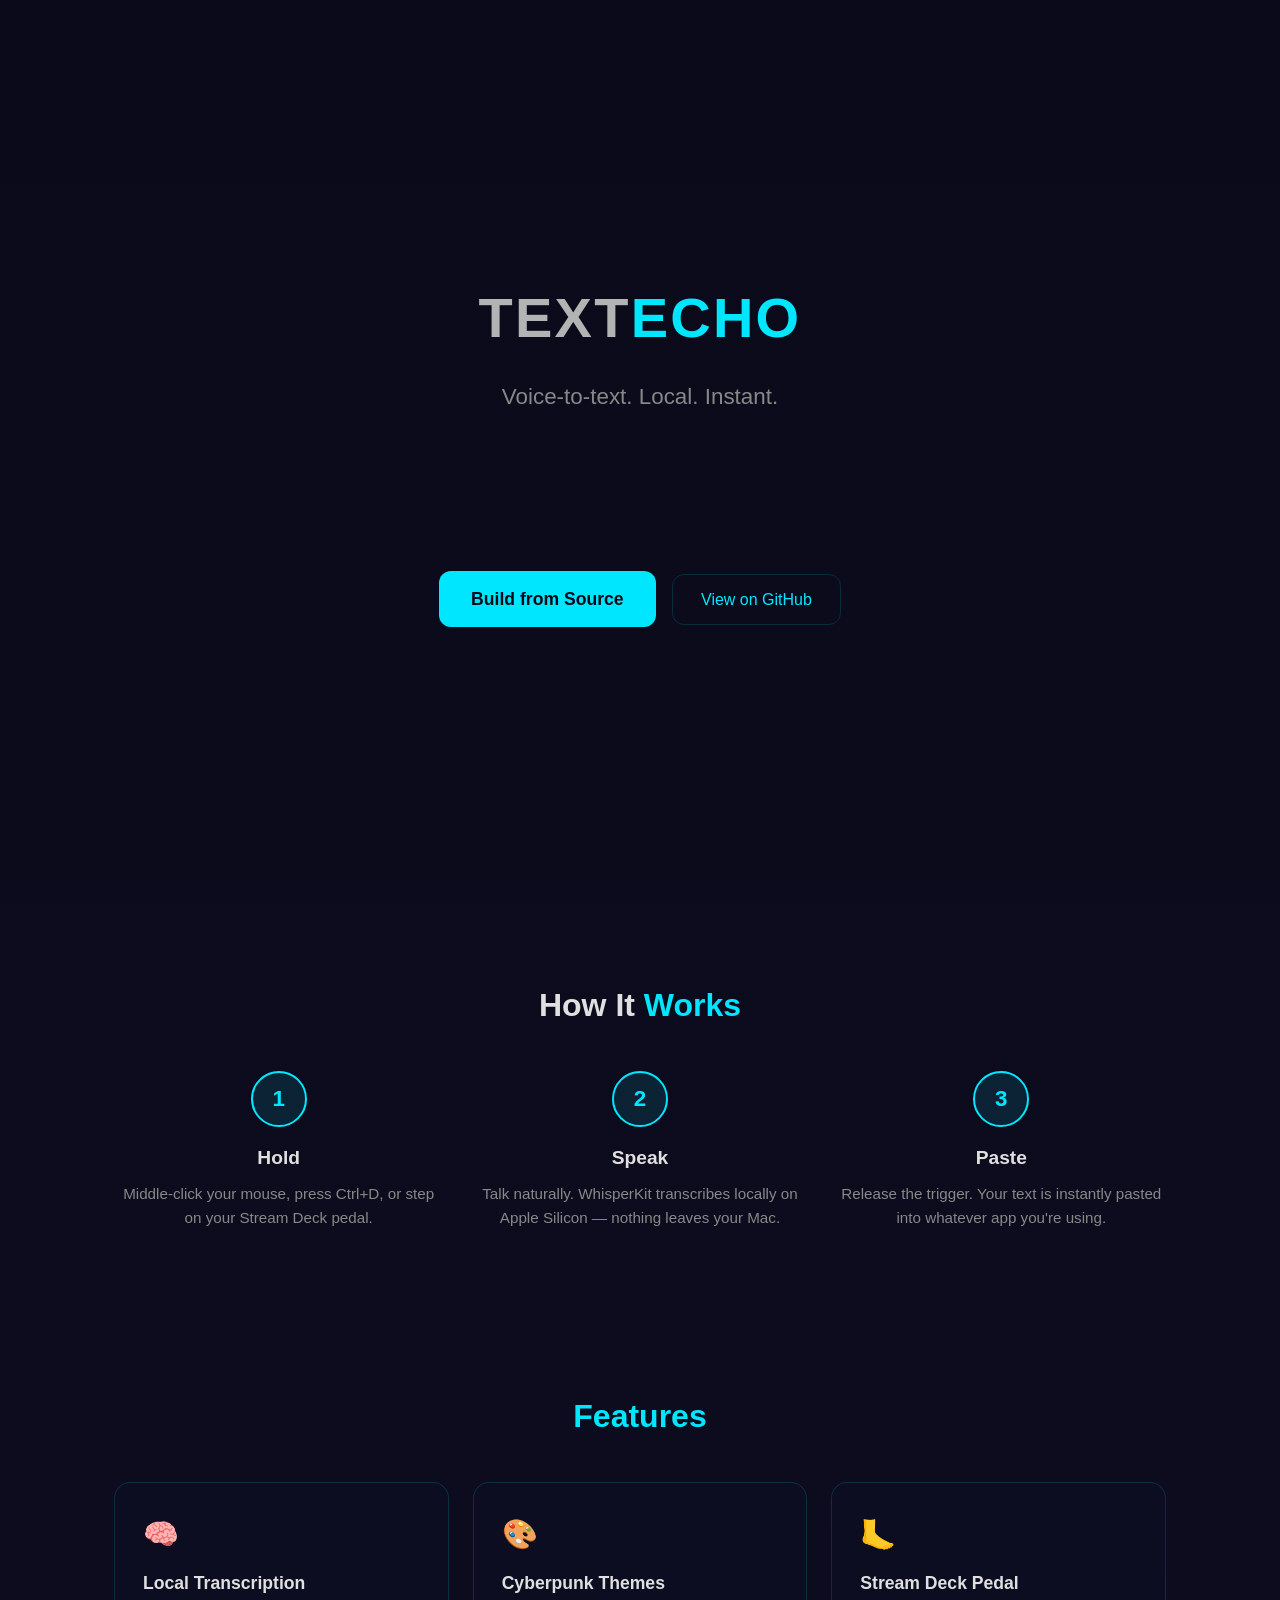
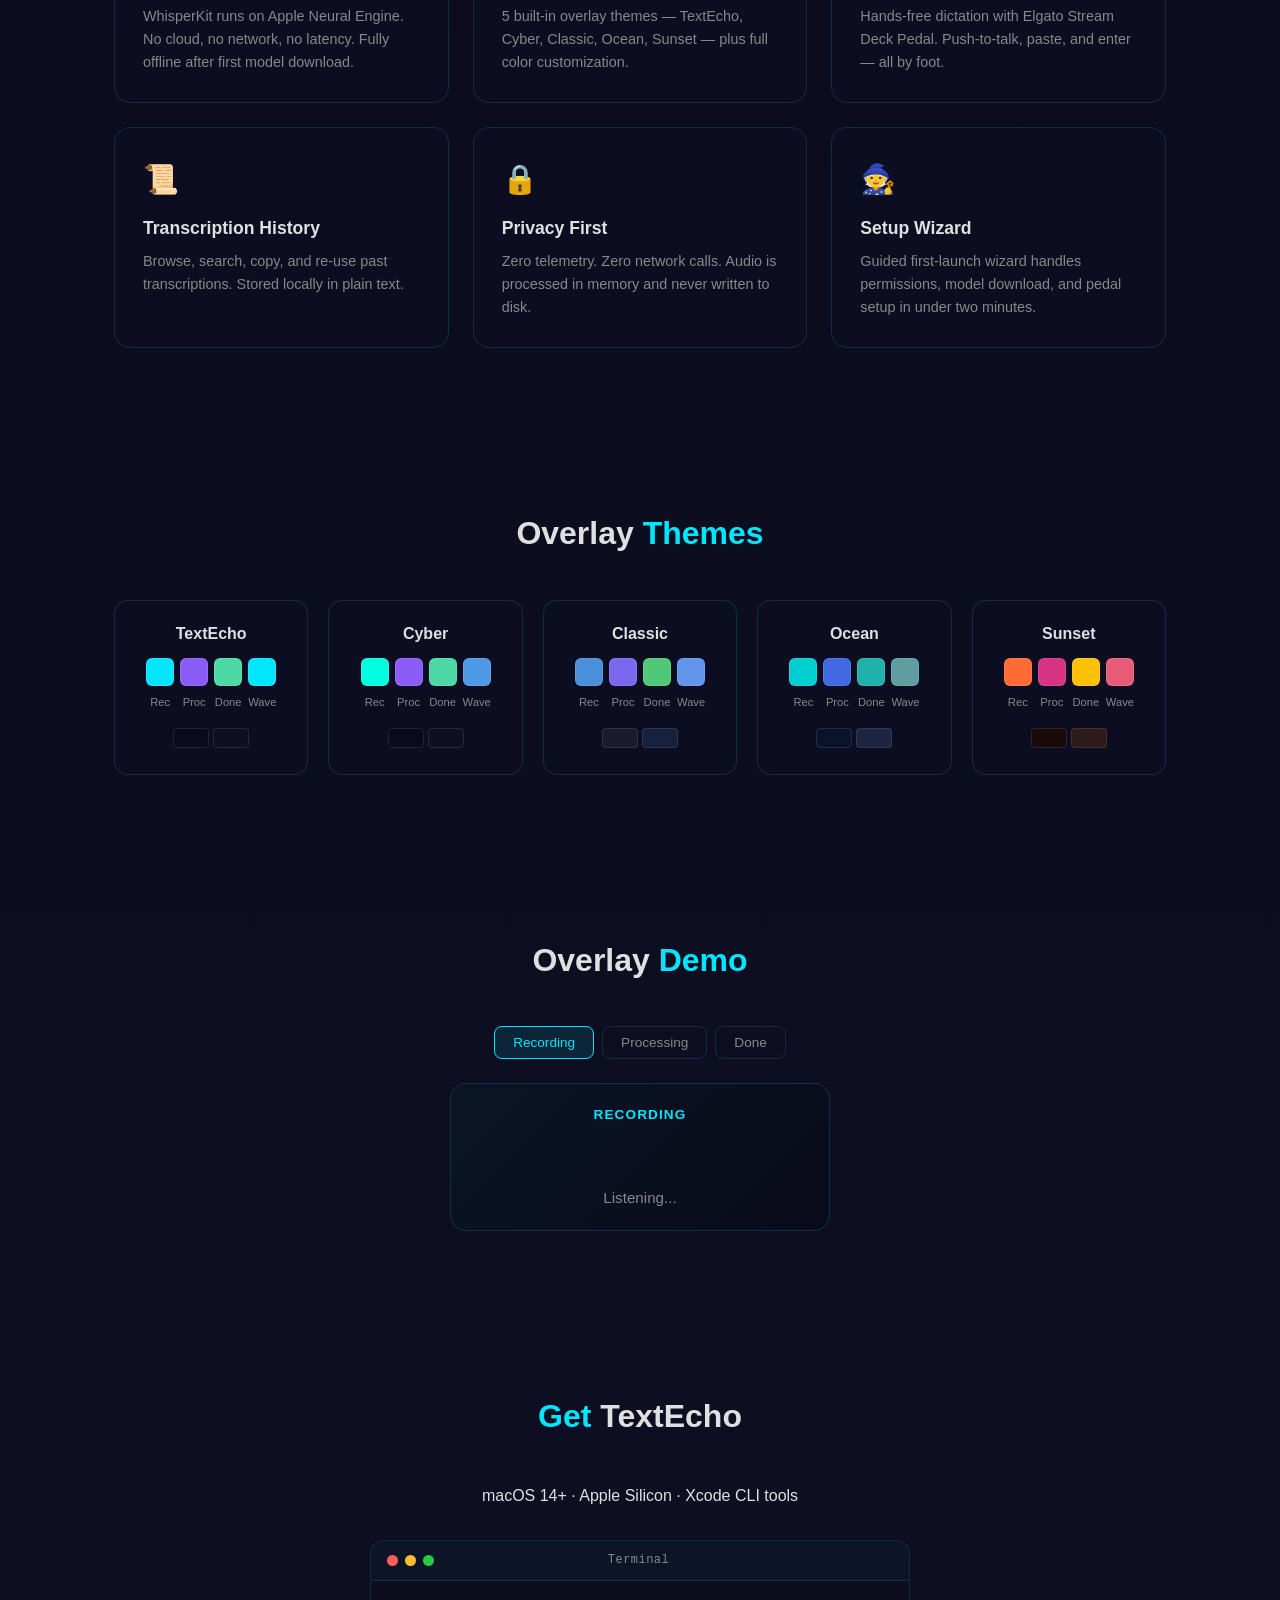
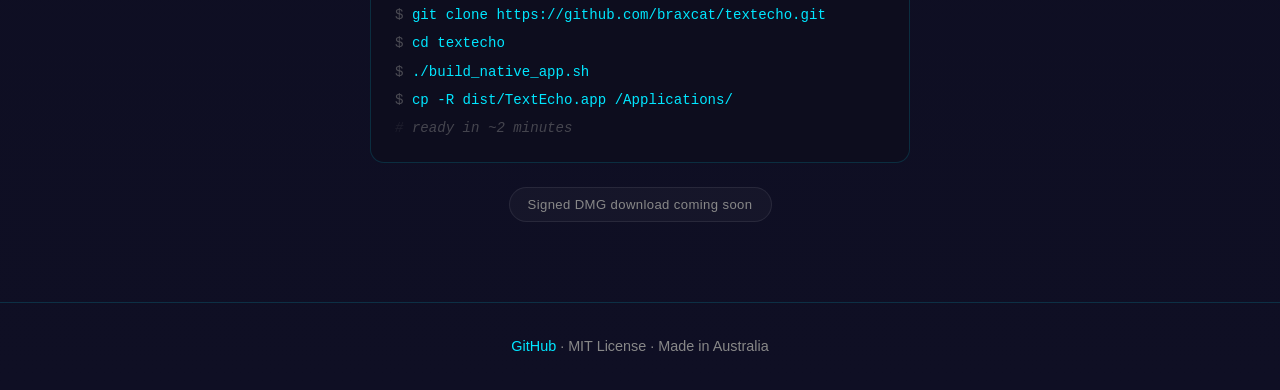
==== docs/index.html @ 243a6de7 "Add product landing page + doc cleanup - docs/index.html: cyberpunk product page for GitHub Pages (h" ====
<!DOCTYPE html>
<html lang="en">
<head>
<meta charset="UTF-8">
<meta name="viewport" content="width=device-width, initial-scale=1.0">
<title>TextEcho — Voice-to-text. Local. Instant.</title>
<meta name="description" content="Native macOS dictation app. WhisperKit transcription on Apple Silicon — fully local, fully private.">
<style>
*,*::before,*::after{box-sizing:border-box;margin:0;padding:0}
:root{
  --bg-dark:#0A0A1A;--bg-light:#0F0F24;
  --cyan:#00E6FF;--purple:#8A5CF6;--mint:#4DD9A6;
  --text:#e0e0e0;--text-dim:#888;--silver:#B3B3B3;
  --card-bg:rgba(15,15,36,0.7);--card-border:rgba(0,230,255,0.15);
}
html{scroll-behavior:smooth}
body{
  font-family:-apple-system,BlinkMacSystemFont,'SF Pro Display','Segoe UI',sans-serif;
  background:linear-gradient(180deg,var(--bg-dark) 0%,var(--bg-light) 100%);
  color:var(--text);line-height:1.6;overflow-x:hidden;
}
a{color:var(--cyan);text-decoration:none}
a:hover{text-decoration:underline}

/* ── Layout ── */
.container{max-width:1100px;margin:0 auto;padding:0 24px}
section{padding:80px 0}
h2{font-size:2rem;font-weight:700;margin-bottom:40px;text-align:center}
h2 .accent{color:var(--cyan)}

/* ── Hero ── */
.hero{
  min-height:100vh;display:flex;flex-direction:column;
  align-items:center;justify-content:center;text-align:center;
  padding:40px 24px;position:relative;
}
.logo{font-size:3.5rem;font-weight:800;letter-spacing:0.04em;margin-bottom:16px}
.logo-text{color:var(--silver)}.logo-echo{color:var(--cyan)}
.tagline{font-size:1.4rem;color:var(--text-dim);margin-bottom:48px}

/* waveform */
.waveform{display:flex;align-items:center;gap:3px;height:60px;margin-bottom:48px}
.waveform .bar{
  width:4px;border-radius:2px;
  background:linear-gradient(180deg,var(--cyan),rgba(0,230,255,0.3));
  animation:wave 1.2s ease-in-out infinite;
}
@keyframes wave{
  0%,100%{height:8px;opacity:0.4}
  50%{height:100%;opacity:1}
}
.btn-primary{
  display:inline-flex;align-items:center;gap:8px;
  padding:14px 32px;border-radius:12px;font-size:1.1rem;font-weight:600;
  background:var(--cyan);color:var(--bg-dark);
  border:none;cursor:pointer;transition:transform 0.15s,box-shadow 0.15s;
}
.btn-primary:hover{
  transform:translateY(-2px);
  box-shadow:0 4px 24px rgba(0,230,255,0.35);
  text-decoration:none;color:var(--bg-dark);
}
.btn-secondary{
  display:inline-flex;align-items:center;gap:8px;
  padding:12px 28px;border-radius:12px;font-size:1rem;font-weight:500;
  background:transparent;color:var(--cyan);
  border:1px solid var(--card-border);cursor:pointer;
  transition:background 0.15s;margin-left:12px;
}
.btn-secondary:hover{background:rgba(0,230,255,0.08);text-decoration:none}

/* ── How It Works ── */
.steps{display:grid;grid-template-columns:repeat(3,1fr);gap:32px;text-align:center}
.step-num{
  width:56px;height:56px;border-radius:50%;
  display:inline-flex;align-items:center;justify-content:center;
  font-size:1.4rem;font-weight:700;margin-bottom:16px;
  background:rgba(0,230,255,0.1);border:2px solid var(--cyan);color:var(--cyan);
}
.step h3{font-size:1.2rem;margin-bottom:8px}
.step p{color:var(--text-dim);font-size:0.95rem}

/* ── Feature Grid ── */
.features-grid{display:grid;grid-template-columns:repeat(3,1fr);gap:24px}
.card{
  background:var(--card-bg);border:1px solid var(--card-border);
  border-radius:16px;padding:28px;
  backdrop-filter:blur(12px);-webkit-backdrop-filter:blur(12px);
  transition:border-color 0.2s,transform 0.2s;
}
.card:hover{border-color:rgba(0,230,255,0.35);transform:translateY(-3px)}
.card-icon{font-size:1.8rem;margin-bottom:12px}
.card h3{font-size:1.1rem;margin-bottom:8px}
.card p{color:var(--text-dim);font-size:0.9rem}

/* ── Themes ── */
.themes-grid{display:grid;grid-template-columns:repeat(5,1fr);gap:20px}
.theme-card{
  background:var(--card-bg);border:1px solid var(--card-border);
  border-radius:14px;padding:20px;text-align:center;
  transition:transform 0.2s;
}
.theme-card:hover{transform:translateY(-3px)}
.theme-card h4{font-size:1rem;margin-bottom:12px}
.swatch-row{display:flex;justify-content:center;gap:6px;margin-bottom:8px}
.swatch{width:28px;height:28px;border-radius:6px;border:1px solid rgba(255,255,255,0.1)}
.swatch-label{font-size:0.7rem;color:var(--text-dim);display:flex;justify-content:center;gap:6px}
.swatch-label span{width:28px;text-align:center}
.theme-bg{
  display:flex;gap:4px;justify-content:center;margin-top:10px;
  padding:6px 10px;border-radius:8px;
}
.theme-bg .bg-swatch{width:36px;height:20px;border-radius:4px;border:1px solid rgba(255,255,255,0.1)}

/* ── Overlay Demo ── */
.demo-container{max-width:380px;margin:0 auto}
.demo-overlay{
  border-radius:16px;padding:20px 24px;text-align:center;
  background:rgba(10,10,26,0.92);border:1px solid rgba(0,230,255,0.2);
  backdrop-filter:blur(16px);-webkit-backdrop-filter:blur(16px);
  position:relative;overflow:hidden;
}
.demo-overlay::before{
  content:'';position:absolute;inset:0;border-radius:16px;
  background:linear-gradient(135deg,rgba(0,230,255,0.05),transparent);
  pointer-events:none;
}
.demo-status{
  font-size:0.85rem;font-weight:600;text-transform:uppercase;
  letter-spacing:0.08em;margin-bottom:12px;
  transition:color 0.4s;
}
.demo-waveform{display:flex;align-items:center;justify-content:center;gap:2px;height:36px;margin-bottom:12px}
.demo-waveform .bar{
  width:3px;border-radius:1.5px;
  animation:wave 1.2s ease-in-out infinite;
}
.demo-text{
  font-size:0.95rem;color:var(--text-dim);min-height:24px;
  transition:color 0.4s;
}
.demo-tabs{display:flex;justify-content:center;gap:8px;margin-bottom:24px}
.demo-tab{
  padding:8px 18px;border-radius:8px;font-size:0.85rem;font-weight:500;
  cursor:pointer;border:1px solid var(--card-border);background:transparent;
  color:var(--text-dim);transition:all 0.2s;
}
.demo-tab.active,.demo-tab:hover{
  background:rgba(0,230,255,0.1);border-color:var(--cyan);color:var(--cyan);
}

/* demo states */
.demo-overlay[data-state="recording"] .demo-status{color:var(--cyan)}
.demo-overlay[data-state="processing"] .demo-status{color:var(--purple)}
.demo-overlay[data-state="processing"] .demo-waveform .bar{
  animation:pulse-purple 0.8s ease-in-out infinite;
  background:linear-gradient(180deg,var(--purple),rgba(138,92,246,0.3)) !important;
}
.demo-overlay[data-state="done"] .demo-status{color:var(--mint)}
.demo-overlay[data-state="done"] .demo-waveform{display:none}
.demo-overlay[data-state="done"] .demo-text{color:var(--text)}
@keyframes pulse-purple{
  0%,100%{height:6px;opacity:0.3}
  50%{height:60%;opacity:0.8}
}

/* ── Download ── */
.download-section{text-align:center}
.terminal{
  background:#0D0D1E;border:1px solid var(--card-border);
  border-radius:14px;overflow:hidden;
  margin:32px auto 0;max-width:540px;text-align:left;
}
.terminal-bar{
  display:flex;align-items:center;gap:7px;
  padding:10px 16px;background:rgba(0,230,255,0.04);
  border-bottom:1px solid var(--card-border);
}
.terminal-dot{width:11px;height:11px;border-radius:50%}
.terminal-dot.r{background:#FF5F57}.terminal-dot.y{background:#FFBD2E}.terminal-dot.g{background:#28CA42}
.terminal-title{
  flex:1;text-align:center;font-size:0.75rem;font-weight:500;
  color:var(--text-dim);letter-spacing:0.04em;font-family:'SF Mono',Menlo,monospace;
}
.terminal-body{padding:20px 24px;font-family:'SF Mono',Menlo,monospace;font-size:0.88rem;line-height:2}
.terminal-body .line::before{content:'$ ';color:var(--text-dim);opacity:0.5}
.terminal-body .line{color:var(--cyan)}
.terminal-body .comment{color:var(--text-dim);opacity:0.45;font-style:italic}
.terminal-body .comment::before{content:'# ';color:var(--text-dim);opacity:0.3}
.coming-soon{
  display:inline-block;margin-top:24px;
  padding:6px 18px;border-radius:20px;
  font-size:0.82rem;letter-spacing:0.03em;
  color:var(--text-dim);
  border:1px solid rgba(255,255,255,0.08);
  background:rgba(255,255,255,0.03);
}

/* ── Footer ── */
footer{
  border-top:1px solid var(--card-border);padding:32px 0;
  text-align:center;color:var(--text-dim);font-size:0.9rem;
}
footer a{color:var(--cyan)}

/* ── Responsive ── */
@media(max-width:768px){
  .logo{font-size:2.4rem}
  .tagline{font-size:1.1rem}
  .steps{grid-template-columns:1fr;gap:24px}
  .features-grid{grid-template-columns:1fr}
  .themes-grid{grid-template-columns:repeat(2,1fr)}
  .themes-grid .theme-card:last-child{grid-column:span 2;max-width:50%;margin:0 auto}
  .btn-secondary{margin-left:0;margin-top:8px}
  .hero .btn-row{display:flex;flex-direction:column;align-items:center}
  section{padding:56px 0}
}
@media(max-width:480px){
  .themes-grid{grid-template-columns:1fr}
  .themes-grid .theme-card:last-child{grid-column:span 1;max-width:100%}
}
</style>
</head>
<body>

<!-- ════ Hero ════ -->
<section class="hero">
  <div class="logo"><span class="logo-text">TEXT</span><span class="logo-echo">ECHO</span></div>
  <p class="tagline">Voice-to-text. Local. Instant.</p>
  <div class="waveform" id="heroWaveform"></div>
  <div class="btn-row">
    <a href="#get" class="btn-primary">Build from Source</a>
    <a href="https://github.com/braxcat/textecho" class="btn-secondary">View on GitHub</a>
  </div>
</section>

<!-- ════ How It Works ════ -->
<section>
  <div class="container">
    <h2>How It <span class="accent">Works</span></h2>
    <div class="steps">
      <div class="step">
        <div class="step-num">1</div>
        <h3>Hold</h3>
        <p>Middle-click your mouse, press Ctrl+D, or step on your Stream Deck pedal.</p>
      </div>
      <div class="step">
        <div class="step-num">2</div>
        <h3>Speak</h3>
        <p>Talk naturally. WhisperKit transcribes locally on Apple&nbsp;Silicon — nothing leaves your Mac.</p>
      </div>
      <div class="step">
        <div class="step-num">3</div>
        <h3>Paste</h3>
        <p>Release the trigger. Your text is instantly pasted into whatever app you're using.</p>
      </div>
    </div>
  </div>
</section>

<!-- ════ Features ════ -->
<section>
  <div class="container">
    <h2><span class="accent">Features</span></h2>
    <div class="features-grid">
      <div class="card">
        <div class="card-icon">🧠</div>
        <h3>Local Transcription</h3>
        <p>WhisperKit runs on Apple Neural Engine. No cloud, no network, no latency. Fully offline after first model download.</p>
      </div>
      <div class="card">
        <div class="card-icon">🎨</div>
        <h3>Cyberpunk Themes</h3>
        <p>5 built-in overlay themes — TextEcho, Cyber, Classic, Ocean, Sunset — plus full color customization.</p>
      </div>
      <div class="card">
        <div class="card-icon">🦶</div>
        <h3>Stream Deck Pedal</h3>
        <p>Hands-free dictation with Elgato Stream Deck Pedal. Push-to-talk, paste, and enter — all by foot.</p>
      </div>
      <div class="card">
        <div class="card-icon">📜</div>
        <h3>Transcription History</h3>
        <p>Browse, search, copy, and re-use past transcriptions. Stored locally in plain text.</p>
      </div>
      <div class="card">
        <div class="card-icon">🔒</div>
        <h3>Privacy First</h3>
        <p>Zero telemetry. Zero network calls. Audio is processed in memory and never written to disk.</p>
      </div>
      <div class="card">
        <div class="card-icon">🧙</div>
        <h3>Setup Wizard</h3>
        <p>Guided first-launch wizard handles permissions, model download, and pedal setup in under two minutes.</p>
      </div>
    </div>
  </div>
</section>

<!-- ════ Themes ════ -->
<section>
  <div class="container">
    <h2>Overlay <span class="accent">Themes</span></h2>
    <div class="themes-grid">
      <div class="theme-card">
        <h4>TextEcho</h4>
        <div class="swatch-row">
          <div class="swatch" style="background:#00E6FF" title="Recording"></div>
          <div class="swatch" style="background:#8A5CF6" title="Processing"></div>
          <div class="swatch" style="background:#4DD9A6" title="Success"></div>
          <div class="swatch" style="background:#00E6FF" title="Waveform"></div>
        </div>
        <div class="swatch-label"><span>Rec</span><span>Proc</span><span>Done</span><span>Wave</span></div>
        <div class="theme-bg">
          <div class="bg-swatch" style="background:#0A0A1A" title="BG Dark"></div>
          <div class="bg-swatch" style="background:#0F0F24" title="BG Light"></div>
        </div>
      </div>
      <div class="theme-card">
        <h4>Cyber</h4>
        <div class="swatch-row">
          <div class="swatch" style="background:#00FFE0" title="Recording"></div>
          <div class="swatch" style="background:#8A5CF6" title="Processing"></div>
          <div class="swatch" style="background:#4DD9A6" title="Success"></div>
          <div class="swatch" style="background:#4D99E6" title="Waveform"></div>
        </div>
        <div class="swatch-label"><span>Rec</span><span>Proc</span><span>Done</span><span>Wave</span></div>
        <div class="theme-bg">
          <div class="bg-swatch" style="background:#0A0A1A" title="BG Dark"></div>
          <div class="bg-swatch" style="background:#0F0F24" title="BG Light"></div>
        </div>
      </div>
      <div class="theme-card">
        <h4>Classic</h4>
        <div class="swatch-row">
          <div class="swatch" style="background:#4A90D9" title="Recording"></div>
          <div class="swatch" style="background:#7B68EE" title="Processing"></div>
          <div class="swatch" style="background:#50C878" title="Success"></div>
          <div class="swatch" style="background:#6495ED" title="Waveform"></div>
        </div>
        <div class="swatch-label"><span>Rec</span><span>Proc</span><span>Done</span><span>Wave</span></div>
        <div class="theme-bg">
          <div class="bg-swatch" style="background:#1A1A2E" title="BG Dark"></div>
          <div class="bg-swatch" style="background:#16213E" title="BG Light"></div>
        </div>
      </div>
      <div class="theme-card">
        <h4>Ocean</h4>
        <div class="swatch-row">
          <div class="swatch" style="background:#00CED1" title="Recording"></div>
          <div class="swatch" style="background:#4169E1" title="Processing"></div>
          <div class="swatch" style="background:#20B2AA" title="Success"></div>
          <div class="swatch" style="background:#5F9EA0" title="Waveform"></div>
        </div>
        <div class="swatch-label"><span>Rec</span><span>Proc</span><span>Done</span><span>Wave</span></div>
        <div class="theme-bg">
          <div class="bg-swatch" style="background:#0B132B" title="BG Dark"></div>
          <div class="bg-swatch" style="background:#1C2541" title="BG Light"></div>
        </div>
      </div>
      <div class="theme-card">
        <h4>Sunset</h4>
        <div class="swatch-row">
          <div class="swatch" style="background:#FF6B35" title="Recording"></div>
          <div class="swatch" style="background:#D63384" title="Processing"></div>
          <div class="swatch" style="background:#FFC107" title="Success"></div>
          <div class="swatch" style="background:#E85D75" title="Waveform"></div>
        </div>
        <div class="swatch-label"><span>Rec</span><span>Proc</span><span>Done</span><span>Wave</span></div>
        <div class="theme-bg">
          <div class="bg-swatch" style="background:#1A0A0A" title="BG Dark"></div>
          <div class="bg-swatch" style="background:#2D1B1B" title="BG Light"></div>
        </div>
      </div>
    </div>
  </div>
</section>

<!-- ════ Overlay Demo ════ -->
<section>
  <div class="container">
    <h2>Overlay <span class="accent">Demo</span></h2>
    <div class="demo-container">
      <div class="demo-tabs">
        <button class="demo-tab active" data-state="recording">Recording</button>
        <button class="demo-tab" data-state="processing">Processing</button>
        <button class="demo-tab" data-state="done">Done</button>
      </div>
      <div class="demo-overlay" data-state="recording">
        <div class="demo-status">Recording</div>
        <div class="demo-waveform" id="demoWaveform"></div>
        <div class="demo-text">Listening...</div>
      </div>
    </div>
  </div>
</section>

<!-- ════ Download ════ -->
<section id="get">
  <div class="container download-section">
    <h2><span class="accent">Get</span> TextEcho</h2>
    <p>macOS 14+ &middot; Apple Silicon &middot; Xcode CLI tools</p>
    <div class="terminal">
      <div class="terminal-bar">
        <div class="terminal-dot r"></div>
        <div class="terminal-dot y"></div>
        <div class="terminal-dot g"></div>
        <div class="terminal-title">Terminal</div>
        <div style="width:50px"></div>
      </div>
      <div class="terminal-body">
        <div class="line">git clone https://github.com/braxcat/textecho.git</div>
        <div class="line">cd textecho</div>
        <div class="line">./build_native_app.sh</div>
        <div class="line">cp -R dist/TextEcho.app /Applications/</div>
        <div class="comment">ready in ~2 minutes</div>
      </div>
    </div>
    <div class="coming-soon">Signed DMG download coming soon</div>
  </div>
</section>

<!-- ════ Footer ════ -->
<footer>
  <div class="container">
    <p>
      <a href="https://github.com/braxcat/textecho">GitHub</a> &middot;
      MIT License &middot;
      Made in Australia
    </p>
  </div>
</footer>

<script>
// Generate waveform bars
function createBars(container, count, baseColor) {
  for (let i = 0; i < count; i++) {
    const bar = document.createElement('div');
    bar.className = 'bar';
    bar.style.animationDelay = (i * 0.03) + 's';
    bar.style.background = `linear-gradient(180deg, ${baseColor}, ${baseColor}44)`;
    container.appendChild(bar);
  }
}

createBars(document.getElementById('heroWaveform'), 40, '#00E6FF');
createBars(document.getElementById('demoWaveform'), 24, '#00E6FF');

// Demo tabs
const overlay = document.querySelector('.demo-overlay');
const statusEl = overlay.querySelector('.demo-status');
const textEl = overlay.querySelector('.demo-text');
const tabs = document.querySelectorAll('.demo-tab');

const states = {
  recording: { status: 'Recording', text: 'Listening...' },
  processing: { status: 'Processing', text: 'Transcribing with WhisperKit...' },
  done: { status: 'Done', text: '"Voice-to-text that just works."' }
};

tabs.forEach(tab => {
  tab.addEventListener('click', () => {
    const state = tab.dataset.state;
    tabs.forEach(t => t.classList.remove('active'));
    tab.classList.add('active');
    overlay.dataset.state = state;
    statusEl.textContent = states[state].status;
    textEl.textContent = states[state].text;
  });
});
</script>
</body>
</html>
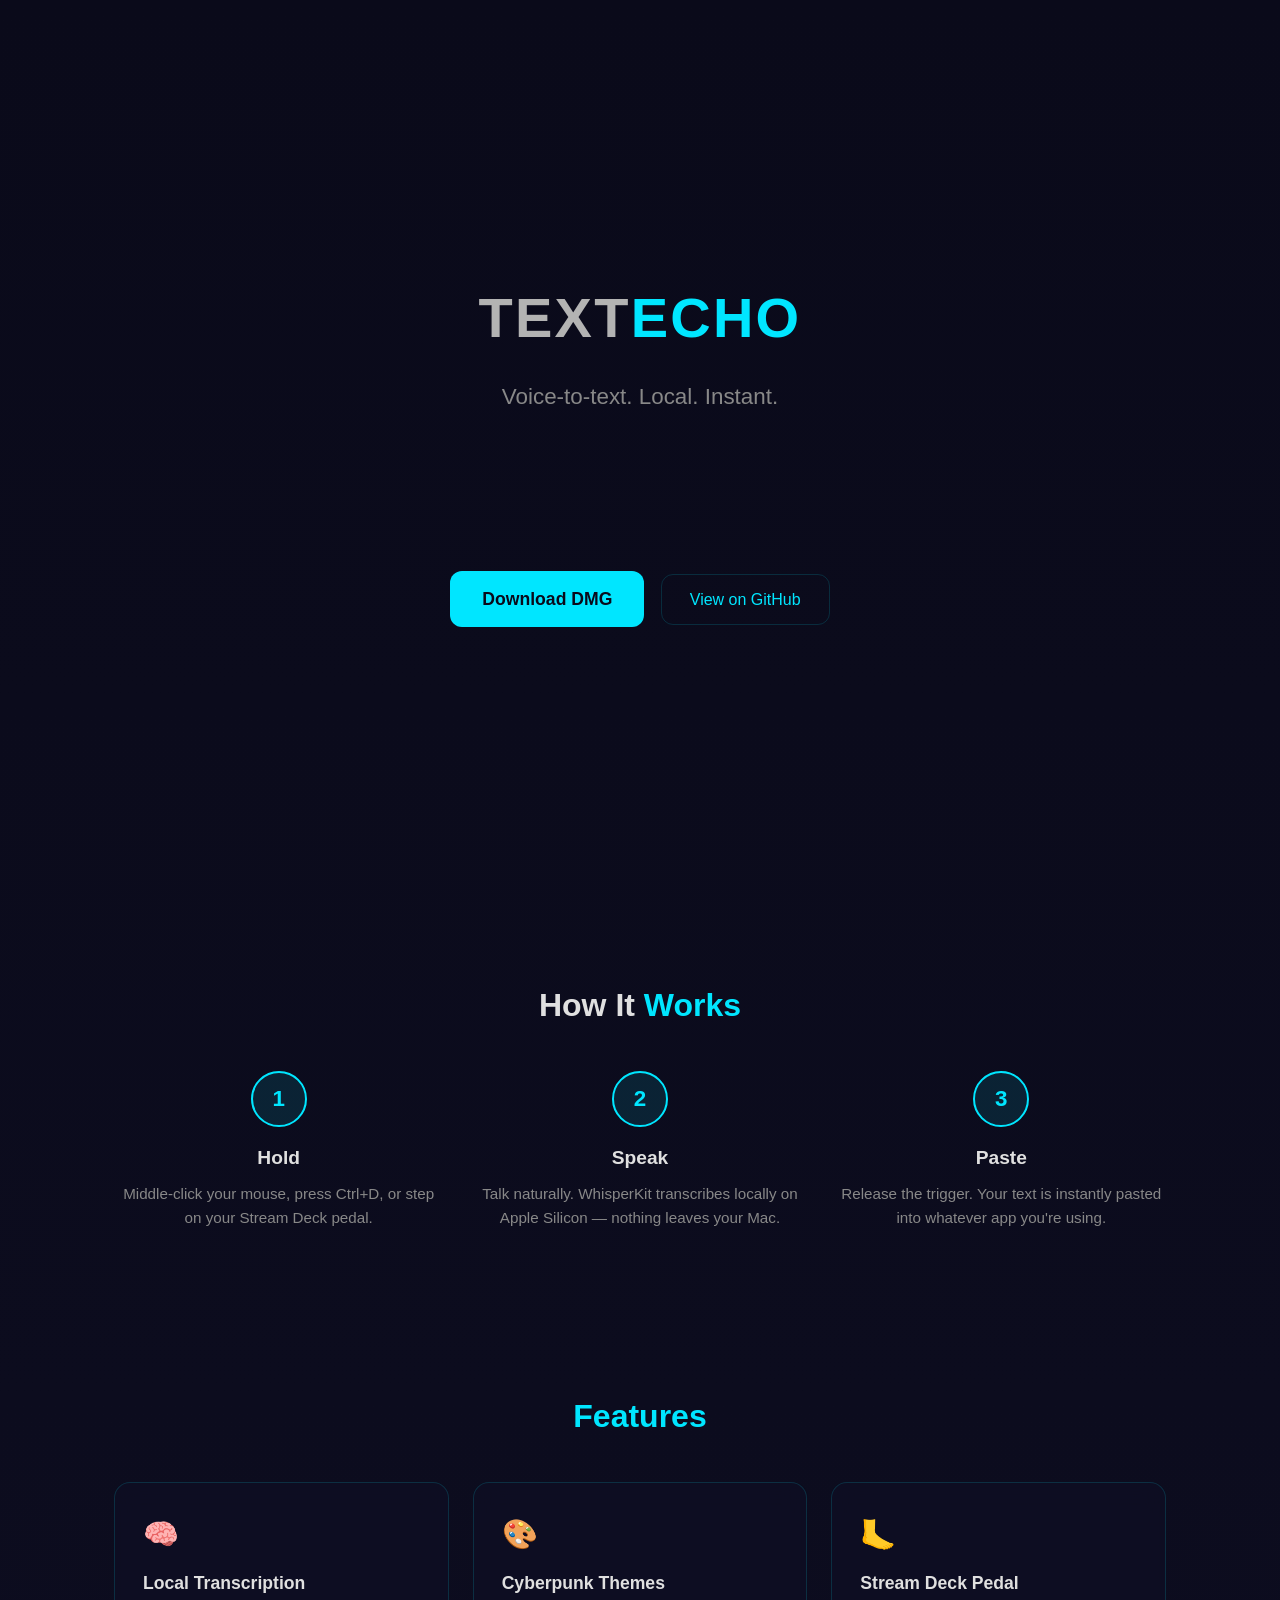
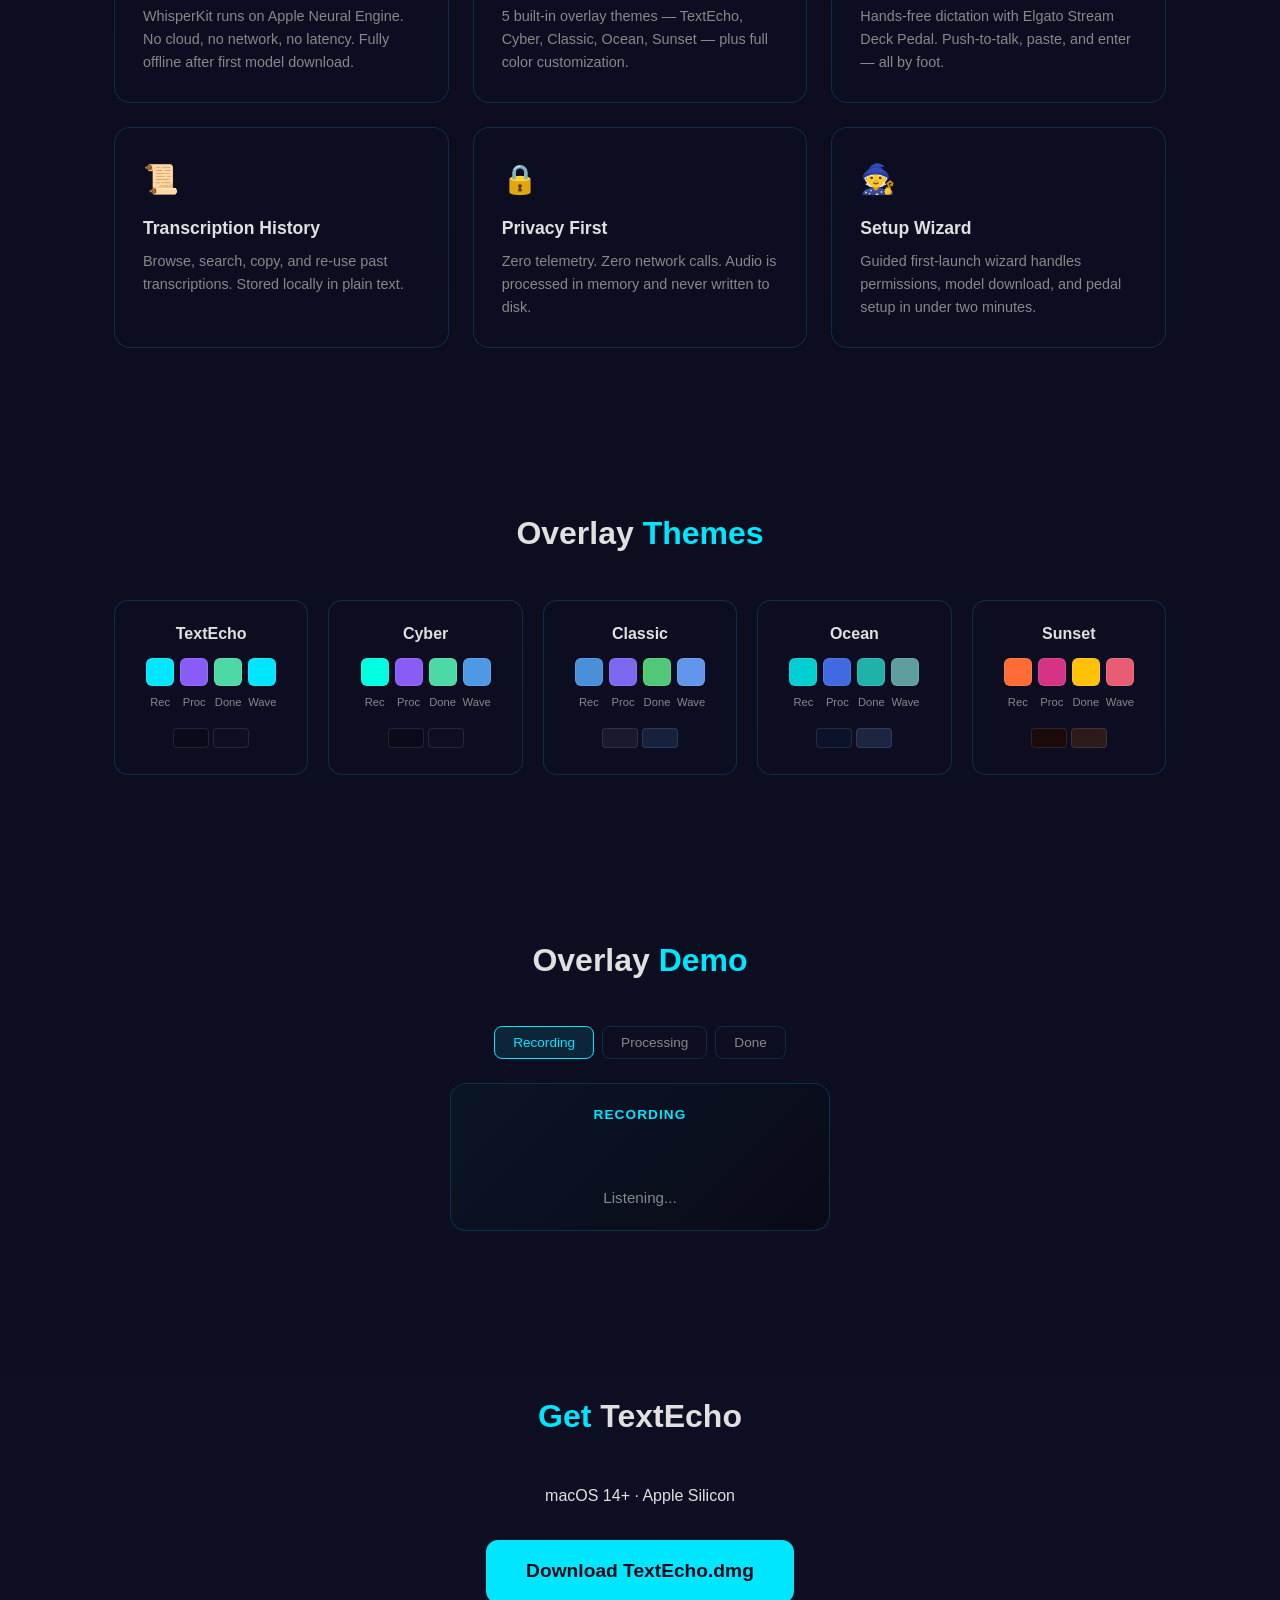
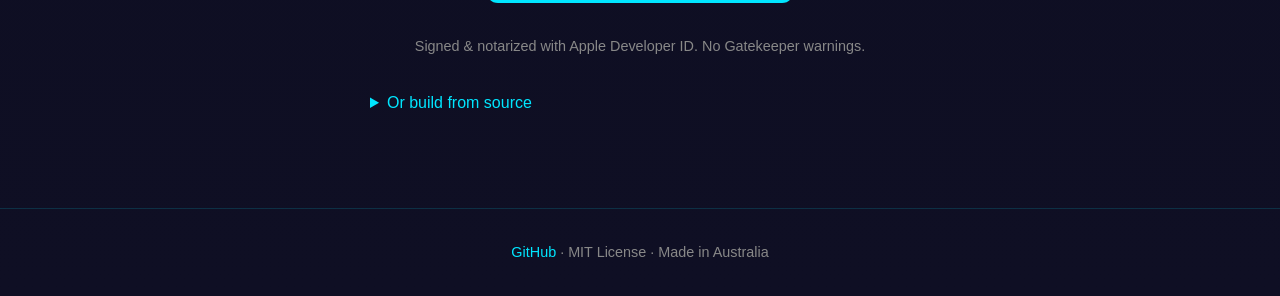
==== commit 22b447df: "Update landing page: DMG download button, signed & notarized badge Replace "Build from Source" hero " ====
--- a/docs/index.html
+++ b/docs/index.html
@@ -229,7 +229,7 @@
   <p class="tagline">Voice-to-text. Local. Instant.</p>
   <div class="waveform" id="heroWaveform"></div>
   <div class="btn-row">
-    <a href="#get" class="btn-primary">Build from Source</a>
+    <a href="https://github.com/braxcat/textecho/releases/latest" class="btn-primary">Download DMG</a>
     <a href="https://github.com/braxcat/textecho" class="btn-secondary">View on GitHub</a>
   </div>
 </section>
@@ -399,24 +399,30 @@
 <section id="get">
   <div class="container download-section">
     <h2><span class="accent">Get</span> TextEcho</h2>
-    <p>macOS 14+ &middot; Apple Silicon &middot; Xcode CLI tools</p>
-    <div class="terminal">
-      <div class="terminal-bar">
-        <div class="terminal-dot r"></div>
-        <div class="terminal-dot y"></div>
-        <div class="terminal-dot g"></div>
-        <div class="terminal-title">Terminal</div>
-        <div style="width:50px"></div>
-      </div>
-      <div class="terminal-body">
-        <div class="line">git clone https://github.com/braxcat/textecho.git</div>
-        <div class="line">cd textecho</div>
-        <div class="line">./build_native_app.sh</div>
-        <div class="line">cp -R dist/TextEcho.app /Applications/</div>
-        <div class="comment">ready in ~2 minutes</div>
-      </div>
+    <p>macOS 14+ &middot; Apple Silicon</p>
+    <div style="margin:32px 0">
+      <a href="https://github.com/braxcat/textecho/releases/latest" class="btn-primary" style="font-size:1.2rem;padding:16px 40px">Download TextEcho.dmg</a>
     </div>
-    <div class="coming-soon">Signed DMG download coming soon</div>
+    <p style="color:var(--text-dim);font-size:0.9rem;margin-bottom:32px">Signed &amp; notarized with Apple Developer ID. No Gatekeeper warnings.</p>
+    <details style="max-width:540px;margin:0 auto;text-align:left">
+      <summary style="cursor:pointer;color:var(--cyan);margin-bottom:12px">Or build from source</summary>
+      <div class="terminal">
+        <div class="terminal-bar">
+          <div class="terminal-dot r"></div>
+          <div class="terminal-dot y"></div>
+          <div class="terminal-dot g"></div>
+          <div class="terminal-title">Terminal</div>
+          <div style="width:50px"></div>
+        </div>
+        <div class="terminal-body">
+          <div class="line">git clone https://github.com/braxcat/textecho.git</div>
+          <div class="line">cd textecho</div>
+          <div class="line">./build_native_app.sh</div>
+          <div class="line">cp -R dist/TextEcho.app /Applications/</div>
+          <div class="comment">requires Xcode CLI tools</div>
+        </div>
+      </div>
+    </details>
   </div>
 </section>
 
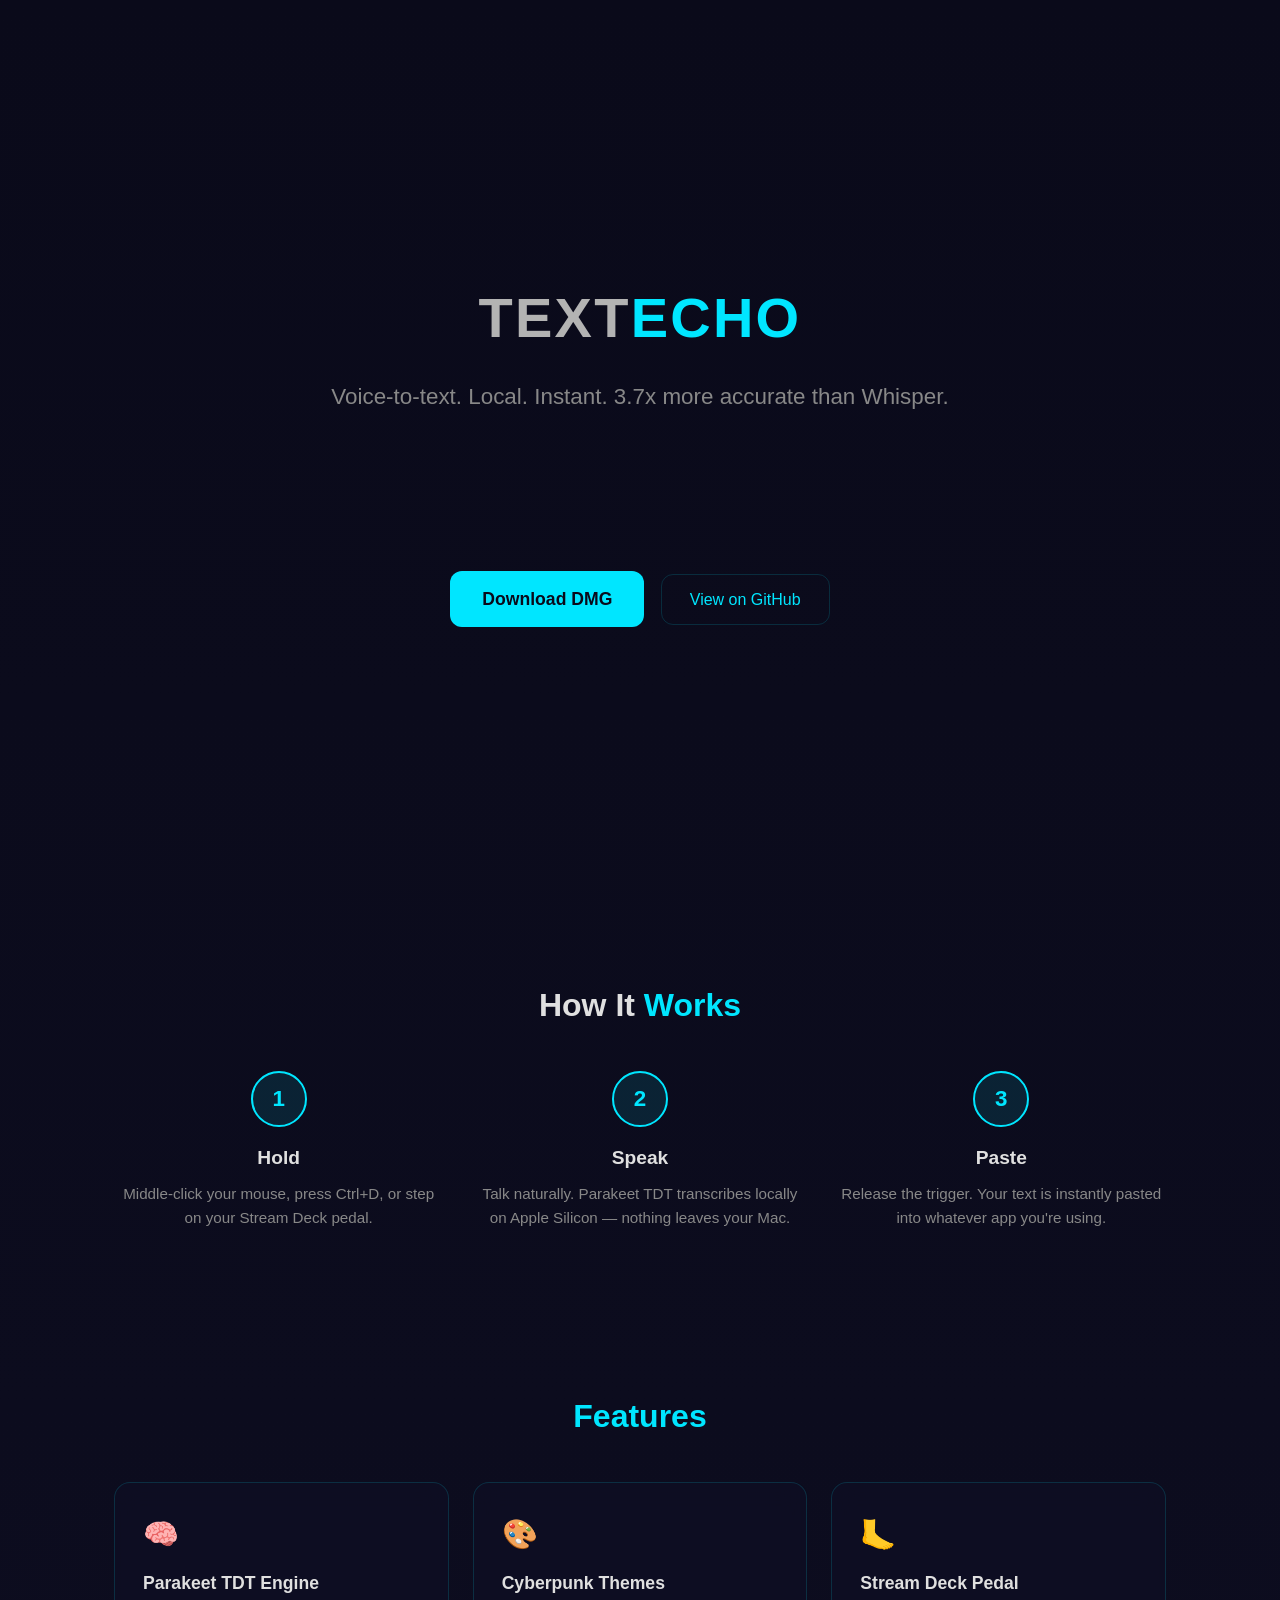
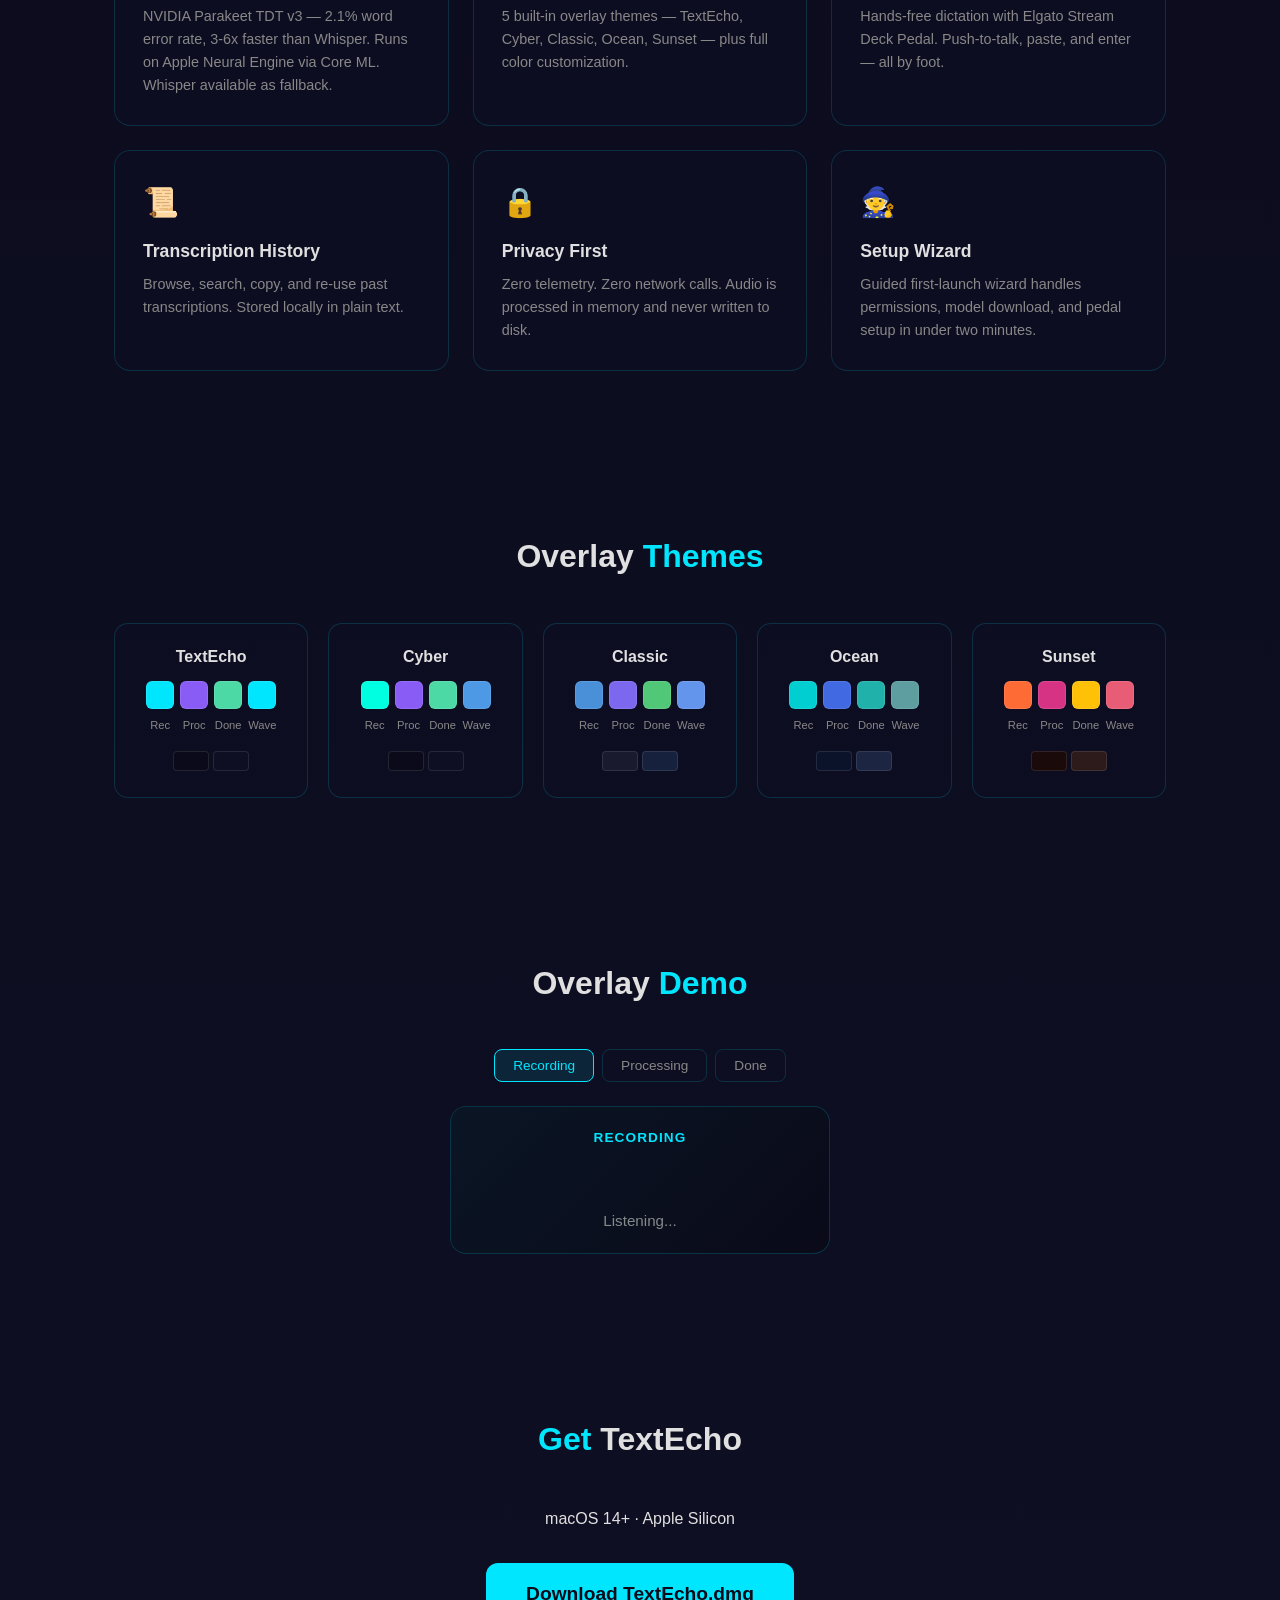
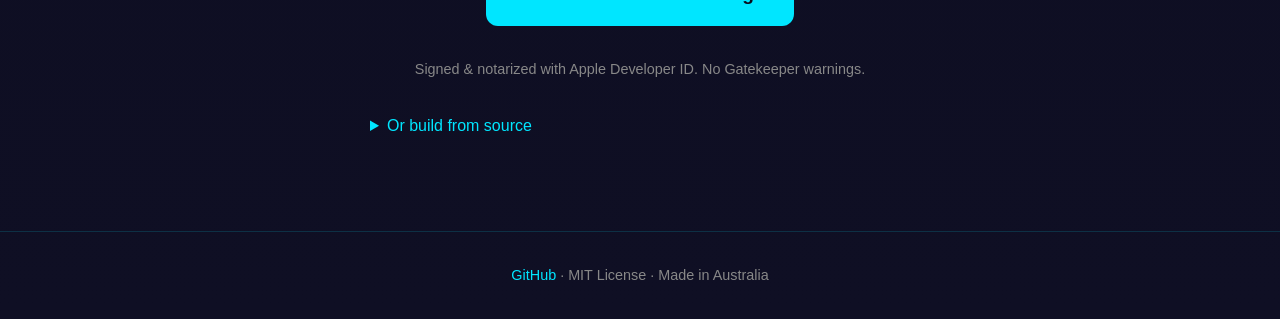
==== commit f6d77116: "v2.2.0: Parakeet TDT default engine, landing page + docs update - Landing page: Parakeet headline, a" ====
--- a/docs/index.html
+++ b/docs/index.html
@@ -226,7 +226,7 @@
 <!-- ════ Hero ════ -->
 <section class="hero">
   <div class="logo"><span class="logo-text">TEXT</span><span class="logo-echo">ECHO</span></div>
-  <p class="tagline">Voice-to-text. Local. Instant.</p>
+  <p class="tagline">Voice-to-text. Local. Instant. 3.7x more accurate than Whisper.</p>
   <div class="waveform" id="heroWaveform"></div>
   <div class="btn-row">
     <a href="https://github.com/braxcat/textecho/releases/latest" class="btn-primary">Download DMG</a>
@@ -247,7 +247,7 @@
       <div class="step">
         <div class="step-num">2</div>
         <h3>Speak</h3>
-        <p>Talk naturally. WhisperKit transcribes locally on Apple&nbsp;Silicon — nothing leaves your Mac.</p>
+        <p>Talk naturally. Parakeet TDT transcribes locally on Apple&nbsp;Silicon — nothing leaves your Mac.</p>
       </div>
       <div class="step">
         <div class="step-num">3</div>
@@ -265,8 +265,8 @@
     <div class="features-grid">
       <div class="card">
         <div class="card-icon">🧠</div>
-        <h3>Local Transcription</h3>
-        <p>WhisperKit runs on Apple Neural Engine. No cloud, no network, no latency. Fully offline after first model download.</p>
+        <h3>Parakeet TDT Engine</h3>
+        <p>NVIDIA Parakeet TDT v3 — 2.1% word error rate, 3-6x faster than Whisper. Runs on Apple Neural Engine via Core ML. Whisper available as fallback.</p>
       </div>
       <div class="card">
         <div class="card-icon">🎨</div>
@@ -460,7 +460,7 @@
 
 const states = {
   recording: { status: 'Recording', text: 'Listening...' },
-  processing: { status: 'Processing', text: 'Transcribing with WhisperKit...' },
+  processing: { status: 'Processing', text: 'Transcribing with Parakeet TDT...' },
   done: { status: 'Done', text: '"Voice-to-text that just works."' }
 };
 
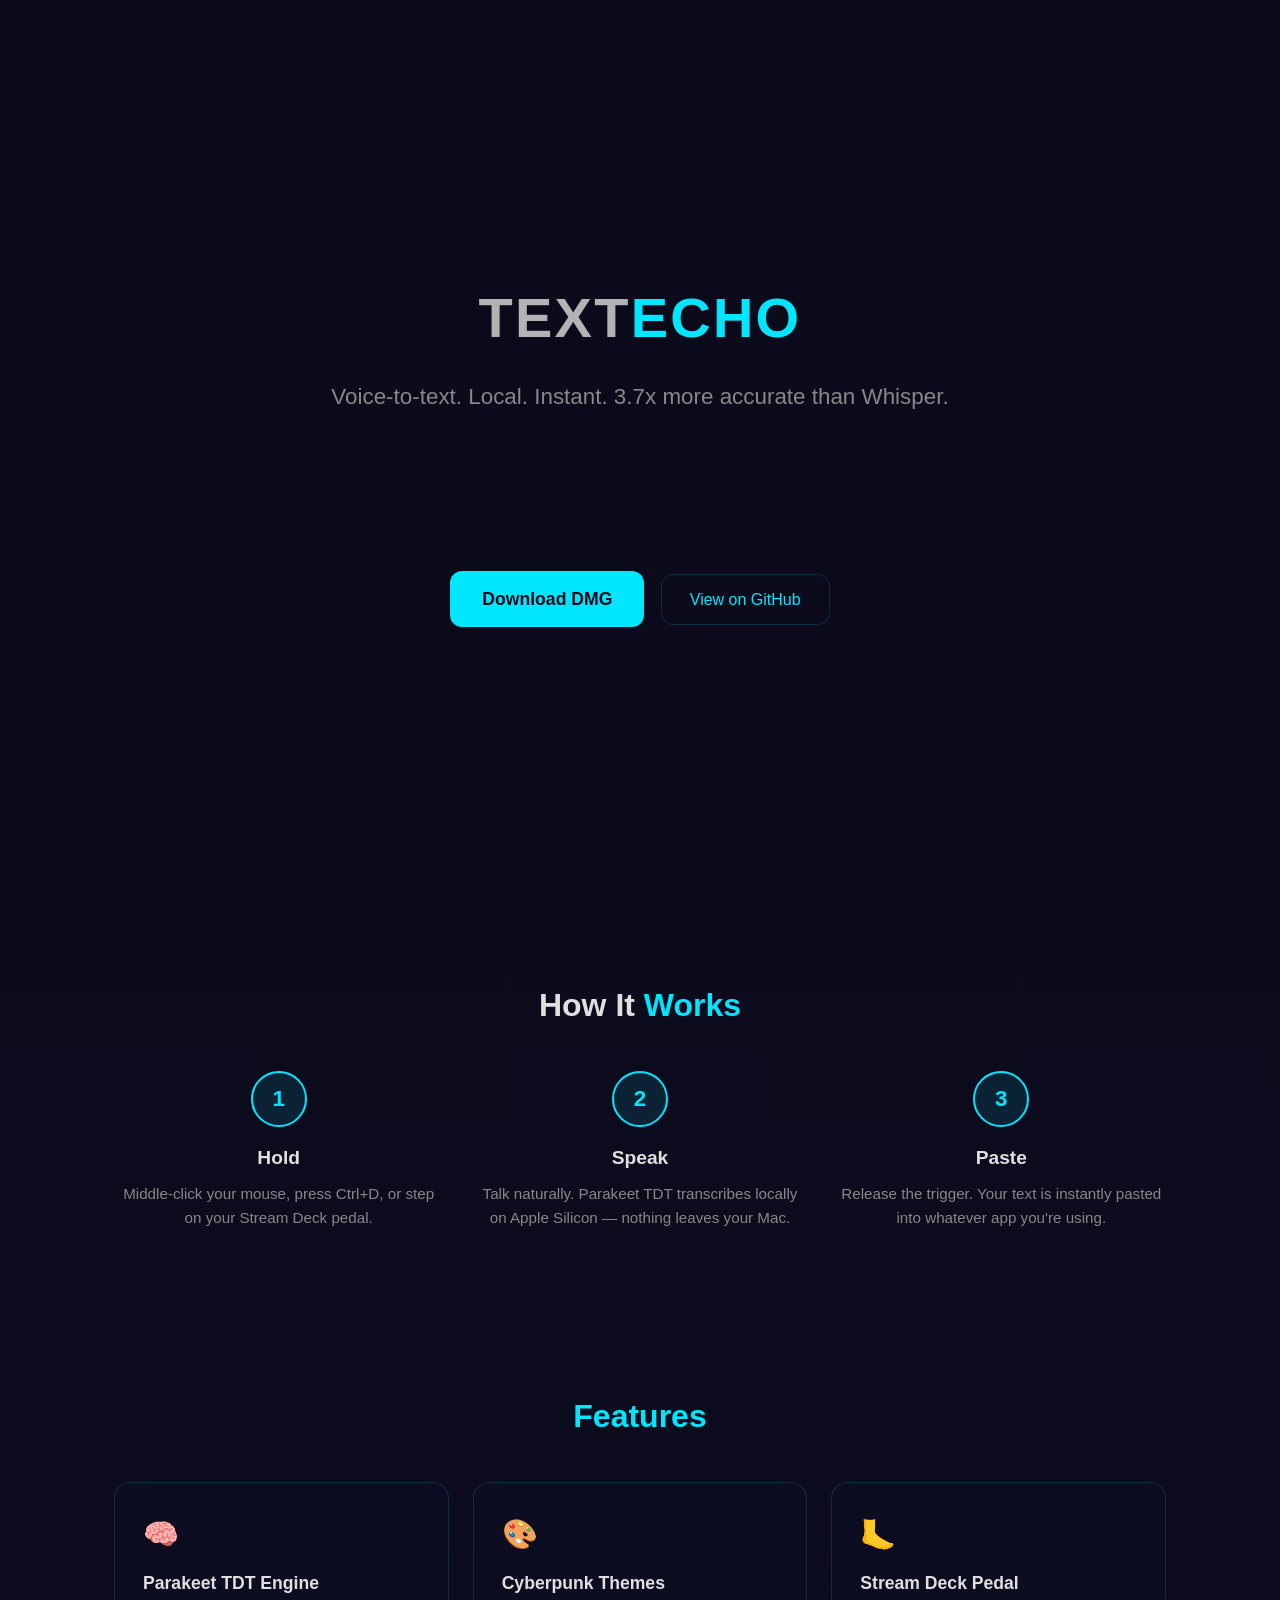
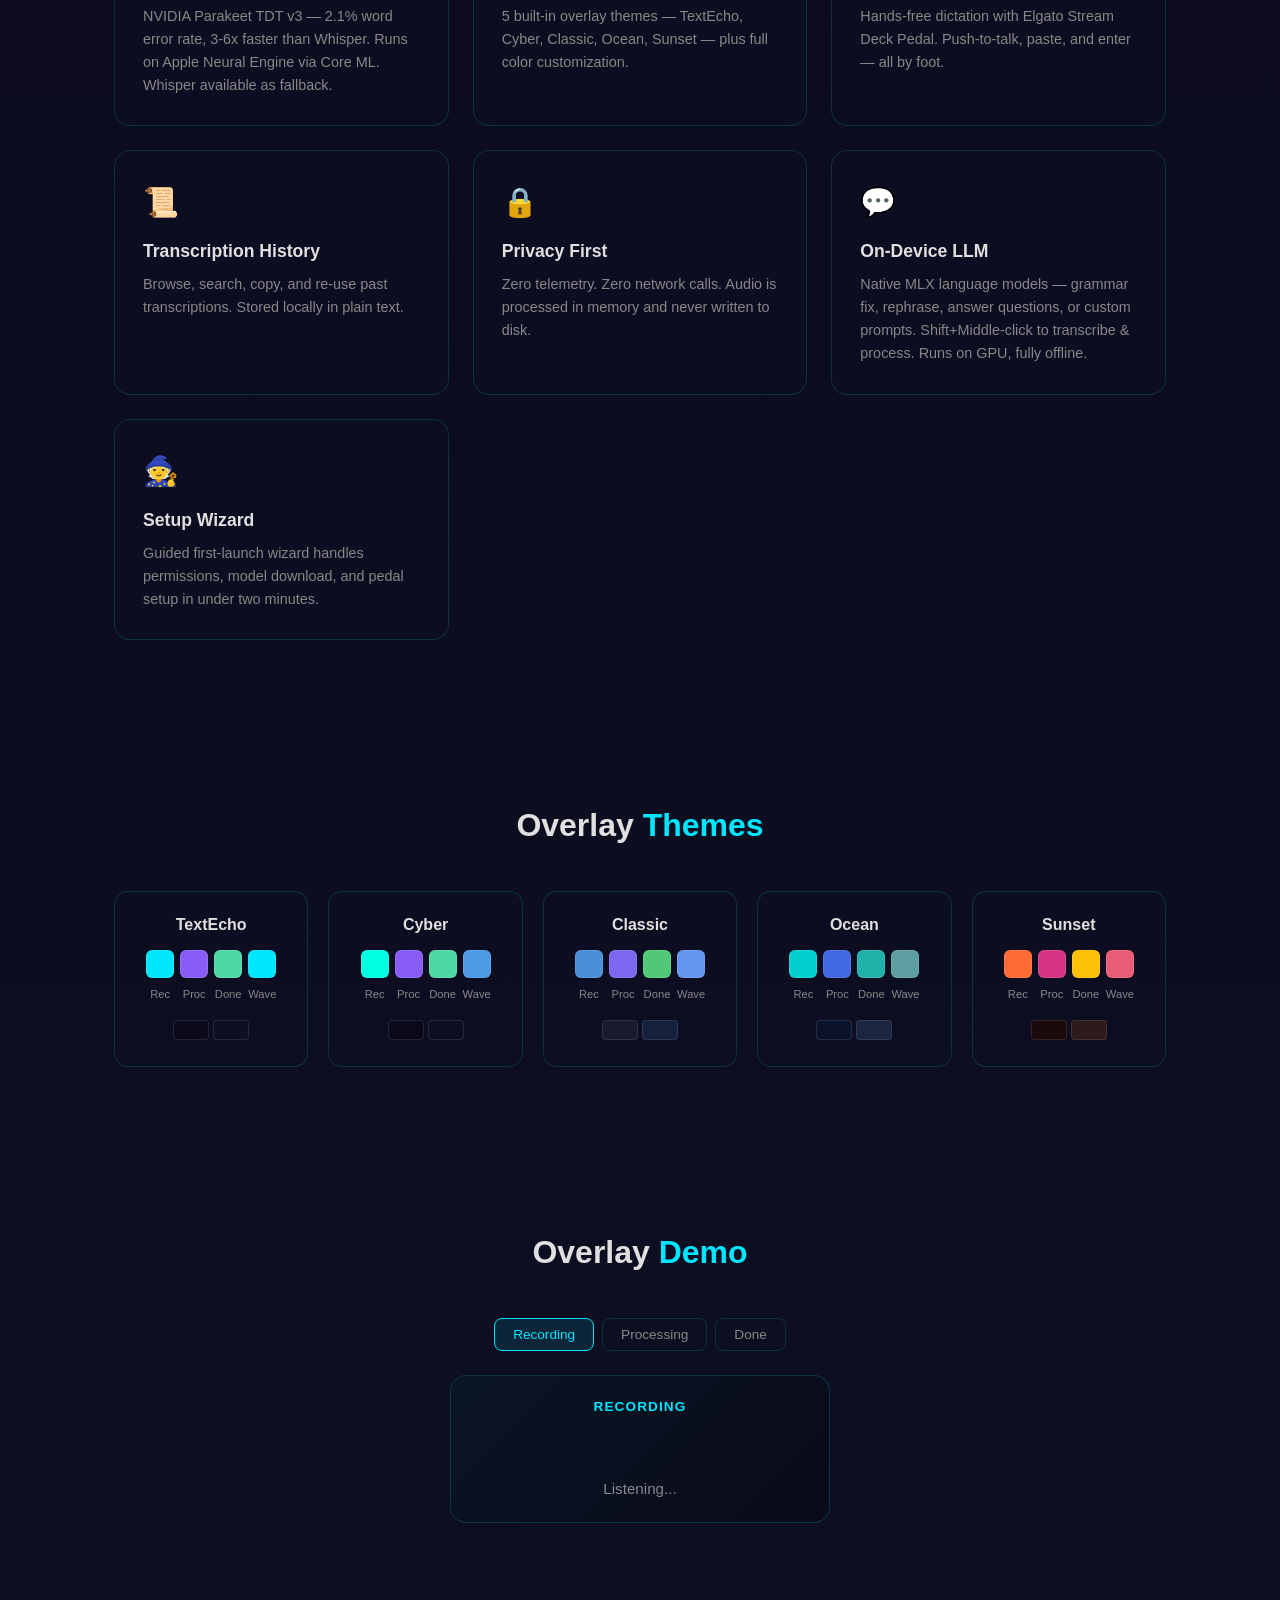
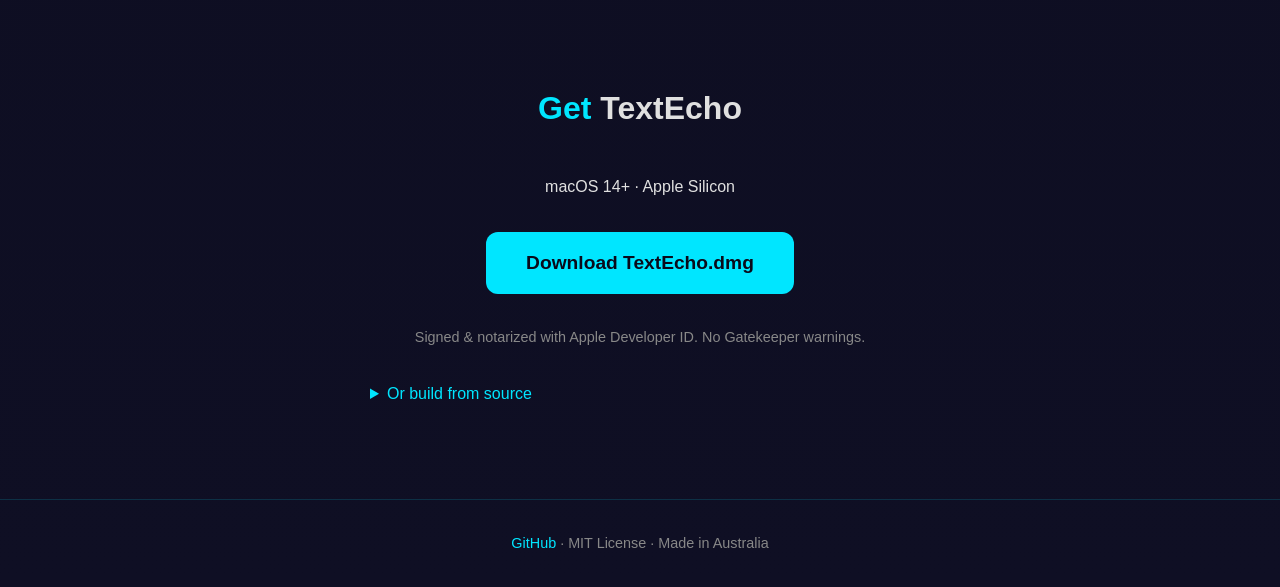
==== commit 33a88419: "Update landing page and README for v2.4.0 LLM feature - Landing page: add LLM feature card, update m" ====
--- a/docs/index.html
+++ b/docs/index.html
@@ -1,479 +1,1007 @@
-<!DOCTYPE html>
+<!doctype html>
 <html lang="en">
-<head>
-<meta charset="UTF-8">
-<meta name="viewport" content="width=device-width, initial-scale=1.0">
-<title>TextEcho — Voice-to-text. Local. Instant.</title>
-<meta name="description" content="Native macOS dictation app. WhisperKit transcription on Apple Silicon — fully local, fully private.">
-<style>
-*,*::before,*::after{box-sizing:border-box;margin:0;padding:0}
-:root{
-  --bg-dark:#0A0A1A;--bg-light:#0F0F24;
-  --cyan:#00E6FF;--purple:#8A5CF6;--mint:#4DD9A6;
-  --text:#e0e0e0;--text-dim:#888;--silver:#B3B3B3;
-  --card-bg:rgba(15,15,36,0.7);--card-border:rgba(0,230,255,0.15);
-}
-html{scroll-behavior:smooth}
-body{
-  font-family:-apple-system,BlinkMacSystemFont,'SF Pro Display','Segoe UI',sans-serif;
-  background:linear-gradient(180deg,var(--bg-dark) 0%,var(--bg-light) 100%);
-  color:var(--text);line-height:1.6;overflow-x:hidden;
-}
-a{color:var(--cyan);text-decoration:none}
-a:hover{text-decoration:underline}
-
-/* ── Layout ── */
-.container{max-width:1100px;margin:0 auto;padding:0 24px}
-section{padding:80px 0}
-h2{font-size:2rem;font-weight:700;margin-bottom:40px;text-align:center}
-h2 .accent{color:var(--cyan)}
-
-/* ── Hero ── */
-.hero{
-  min-height:100vh;display:flex;flex-direction:column;
-  align-items:center;justify-content:center;text-align:center;
-  padding:40px 24px;position:relative;
-}
-.logo{font-size:3.5rem;font-weight:800;letter-spacing:0.04em;margin-bottom:16px}
-.logo-text{color:var(--silver)}.logo-echo{color:var(--cyan)}
-.tagline{font-size:1.4rem;color:var(--text-dim);margin-bottom:48px}
-
-/* waveform */
-.waveform{display:flex;align-items:center;gap:3px;height:60px;margin-bottom:48px}
-.waveform .bar{
-  width:4px;border-radius:2px;
-  background:linear-gradient(180deg,var(--cyan),rgba(0,230,255,0.3));
-  animation:wave 1.2s ease-in-out infinite;
-}
-@keyframes wave{
-  0%,100%{height:8px;opacity:0.4}
-  50%{height:100%;opacity:1}
-}
-.btn-primary{
-  display:inline-flex;align-items:center;gap:8px;
-  padding:14px 32px;border-radius:12px;font-size:1.1rem;font-weight:600;
-  background:var(--cyan);color:var(--bg-dark);
-  border:none;cursor:pointer;transition:transform 0.15s,box-shadow 0.15s;
-}
-.btn-primary:hover{
-  transform:translateY(-2px);
-  box-shadow:0 4px 24px rgba(0,230,255,0.35);
-  text-decoration:none;color:var(--bg-dark);
-}
-.btn-secondary{
-  display:inline-flex;align-items:center;gap:8px;
-  padding:12px 28px;border-radius:12px;font-size:1rem;font-weight:500;
-  background:transparent;color:var(--cyan);
-  border:1px solid var(--card-border);cursor:pointer;
-  transition:background 0.15s;margin-left:12px;
-}
-.btn-secondary:hover{background:rgba(0,230,255,0.08);text-decoration:none}
-
-/* ── How It Works ── */
-.steps{display:grid;grid-template-columns:repeat(3,1fr);gap:32px;text-align:center}
-.step-num{
-  width:56px;height:56px;border-radius:50%;
-  display:inline-flex;align-items:center;justify-content:center;
-  font-size:1.4rem;font-weight:700;margin-bottom:16px;
-  background:rgba(0,230,255,0.1);border:2px solid var(--cyan);color:var(--cyan);
-}
-.step h3{font-size:1.2rem;margin-bottom:8px}
-.step p{color:var(--text-dim);font-size:0.95rem}
-
-/* ── Feature Grid ── */
-.features-grid{display:grid;grid-template-columns:repeat(3,1fr);gap:24px}
-.card{
-  background:var(--card-bg);border:1px solid var(--card-border);
-  border-radius:16px;padding:28px;
-  backdrop-filter:blur(12px);-webkit-backdrop-filter:blur(12px);
-  transition:border-color 0.2s,transform 0.2s;
-}
-.card:hover{border-color:rgba(0,230,255,0.35);transform:translateY(-3px)}
-.card-icon{font-size:1.8rem;margin-bottom:12px}
-.card h3{font-size:1.1rem;margin-bottom:8px}
-.card p{color:var(--text-dim);font-size:0.9rem}
-
-/* ── Themes ── */
-.themes-grid{display:grid;grid-template-columns:repeat(5,1fr);gap:20px}
-.theme-card{
-  background:var(--card-bg);border:1px solid var(--card-border);
-  border-radius:14px;padding:20px;text-align:center;
-  transition:transform 0.2s;
-}
-.theme-card:hover{transform:translateY(-3px)}
-.theme-card h4{font-size:1rem;margin-bottom:12px}
-.swatch-row{display:flex;justify-content:center;gap:6px;margin-bottom:8px}
-.swatch{width:28px;height:28px;border-radius:6px;border:1px solid rgba(255,255,255,0.1)}
-.swatch-label{font-size:0.7rem;color:var(--text-dim);display:flex;justify-content:center;gap:6px}
-.swatch-label span{width:28px;text-align:center}
-.theme-bg{
-  display:flex;gap:4px;justify-content:center;margin-top:10px;
-  padding:6px 10px;border-radius:8px;
-}
-.theme-bg .bg-swatch{width:36px;height:20px;border-radius:4px;border:1px solid rgba(255,255,255,0.1)}
-
-/* ── Overlay Demo ── */
-.demo-container{max-width:380px;margin:0 auto}
-.demo-overlay{
-  border-radius:16px;padding:20px 24px;text-align:center;
-  background:rgba(10,10,26,0.92);border:1px solid rgba(0,230,255,0.2);
-  backdrop-filter:blur(16px);-webkit-backdrop-filter:blur(16px);
-  position:relative;overflow:hidden;
-}
-.demo-overlay::before{
-  content:'';position:absolute;inset:0;border-radius:16px;
-  background:linear-gradient(135deg,rgba(0,230,255,0.05),transparent);
-  pointer-events:none;
-}
-.demo-status{
-  font-size:0.85rem;font-weight:600;text-transform:uppercase;
-  letter-spacing:0.08em;margin-bottom:12px;
-  transition:color 0.4s;
-}
-.demo-waveform{display:flex;align-items:center;justify-content:center;gap:2px;height:36px;margin-bottom:12px}
-.demo-waveform .bar{
-  width:3px;border-radius:1.5px;
-  animation:wave 1.2s ease-in-out infinite;
-}
-.demo-text{
-  font-size:0.95rem;color:var(--text-dim);min-height:24px;
-  transition:color 0.4s;
-}
-.demo-tabs{display:flex;justify-content:center;gap:8px;margin-bottom:24px}
-.demo-tab{
-  padding:8px 18px;border-radius:8px;font-size:0.85rem;font-weight:500;
-  cursor:pointer;border:1px solid var(--card-border);background:transparent;
-  color:var(--text-dim);transition:all 0.2s;
-}
-.demo-tab.active,.demo-tab:hover{
-  background:rgba(0,230,255,0.1);border-color:var(--cyan);color:var(--cyan);
-}
-
-/* demo states */
-.demo-overlay[data-state="recording"] .demo-status{color:var(--cyan)}
-.demo-overlay[data-state="processing"] .demo-status{color:var(--purple)}
-.demo-overlay[data-state="processing"] .demo-waveform .bar{
-  animation:pulse-purple 0.8s ease-in-out infinite;
-  background:linear-gradient(180deg,var(--purple),rgba(138,92,246,0.3)) !important;
-}
-.demo-overlay[data-state="done"] .demo-status{color:var(--mint)}
-.demo-overlay[data-state="done"] .demo-waveform{display:none}
-.demo-overlay[data-state="done"] .demo-text{color:var(--text)}
-@keyframes pulse-purple{
-  0%,100%{height:6px;opacity:0.3}
-  50%{height:60%;opacity:0.8}
-}
-
-/* ── Download ── */
-.download-section{text-align:center}
-.terminal{
-  background:#0D0D1E;border:1px solid var(--card-border);
-  border-radius:14px;overflow:hidden;
-  margin:32px auto 0;max-width:540px;text-align:left;
-}
-.terminal-bar{
-  display:flex;align-items:center;gap:7px;
-  padding:10px 16px;background:rgba(0,230,255,0.04);
-  border-bottom:1px solid var(--card-border);
-}
-.terminal-dot{width:11px;height:11px;border-radius:50%}
-.terminal-dot.r{background:#FF5F57}.terminal-dot.y{background:#FFBD2E}.terminal-dot.g{background:#28CA42}
-.terminal-title{
-  flex:1;text-align:center;font-size:0.75rem;font-weight:500;
-  color:var(--text-dim);letter-spacing:0.04em;font-family:'SF Mono',Menlo,monospace;
-}
-.terminal-body{padding:20px 24px;font-family:'SF Mono',Menlo,monospace;font-size:0.88rem;line-height:2}
-.terminal-body .line::before{content:'$ ';color:var(--text-dim);opacity:0.5}
-.terminal-body .line{color:var(--cyan)}
-.terminal-body .comment{color:var(--text-dim);opacity:0.45;font-style:italic}
-.terminal-body .comment::before{content:'# ';color:var(--text-dim);opacity:0.3}
-.coming-soon{
-  display:inline-block;margin-top:24px;
-  padding:6px 18px;border-radius:20px;
-  font-size:0.82rem;letter-spacing:0.03em;
-  color:var(--text-dim);
-  border:1px solid rgba(255,255,255,0.08);
-  background:rgba(255,255,255,0.03);
-}
-
-/* ── Footer ── */
-footer{
-  border-top:1px solid var(--card-border);padding:32px 0;
-  text-align:center;color:var(--text-dim);font-size:0.9rem;
-}
-footer a{color:var(--cyan)}
-
-/* ── Responsive ── */
-@media(max-width:768px){
-  .logo{font-size:2.4rem}
-  .tagline{font-size:1.1rem}
-  .steps{grid-template-columns:1fr;gap:24px}
-  .features-grid{grid-template-columns:1fr}
-  .themes-grid{grid-template-columns:repeat(2,1fr)}
-  .themes-grid .theme-card:last-child{grid-column:span 2;max-width:50%;margin:0 auto}
-  .btn-secondary{margin-left:0;margin-top:8px}
-  .hero .btn-row{display:flex;flex-direction:column;align-items:center}
-  section{padding:56px 0}
-}
-@media(max-width:480px){
-  .themes-grid{grid-template-columns:1fr}
-  .themes-grid .theme-card:last-child{grid-column:span 1;max-width:100%}
-}
-</style>
-</head>
-<body>
-
-<!-- ════ Hero ════ -->
-<section class="hero">
-  <div class="logo"><span class="logo-text">TEXT</span><span class="logo-echo">ECHO</span></div>
-  <p class="tagline">Voice-to-text. Local. Instant. 3.7x more accurate than Whisper.</p>
-  <div class="waveform" id="heroWaveform"></div>
-  <div class="btn-row">
-    <a href="https://github.com/braxcat/textecho/releases/latest" class="btn-primary">Download DMG</a>
-    <a href="https://github.com/braxcat/textecho" class="btn-secondary">View on GitHub</a>
-  </div>
-</section>
-
-<!-- ════ How It Works ════ -->
-<section>
-  <div class="container">
-    <h2>How It <span class="accent">Works</span></h2>
-    <div class="steps">
-      <div class="step">
-        <div class="step-num">1</div>
-        <h3>Hold</h3>
-        <p>Middle-click your mouse, press Ctrl+D, or step on your Stream Deck pedal.</p>
+  <head>
+    <meta charset="UTF-8" />
+    <meta name="viewport" content="width=device-width, initial-scale=1.0" />
+    <title>TextEcho — Voice-to-text. Local. Instant.</title>
+    <meta
+      name="description"
+      content="Native macOS dictation app. Parakeet TDT transcription + on-device LLM via MLX on Apple Silicon — fully local, fully private."
+    />
+    <style>
+      *,
+      *::before,
+      *::after {
+        box-sizing: border-box;
+        margin: 0;
+        padding: 0;
+      }
+      :root {
+        --bg-dark: #0a0a1a;
+        --bg-light: #0f0f24;
+        --cyan: #00e6ff;
+        --purple: #8a5cf6;
+        --mint: #4dd9a6;
+        --text: #e0e0e0;
+        --text-dim: #888;
+        --silver: #b3b3b3;
+        --card-bg: rgba(15, 15, 36, 0.7);
+        --card-border: rgba(0, 230, 255, 0.15);
+      }
+      html {
+        scroll-behavior: smooth;
+      }
+      body {
+        font-family:
+          -apple-system, BlinkMacSystemFont, "SF Pro Display", "Segoe UI",
+          sans-serif;
+        background: linear-gradient(
+          180deg,
+          var(--bg-dark) 0%,
+          var(--bg-light) 100%
+        );
+        color: var(--text);
+        line-height: 1.6;
+        overflow-x: hidden;
+      }
+      a {
+        color: var(--cyan);
+        text-decoration: none;
+      }
+      a:hover {
+        text-decoration: underline;
+      }
+
+      /* ── Layout ── */
+      .container {
+        max-width: 1100px;
+        margin: 0 auto;
+        padding: 0 24px;
+      }
+      section {
+        padding: 80px 0;
+      }
+      h2 {
+        font-size: 2rem;
+        font-weight: 700;
+        margin-bottom: 40px;
+        text-align: center;
+      }
+      h2 .accent {
+        color: var(--cyan);
+      }
+
+      /* ── Hero ── */
+      .hero {
+        min-height: 100vh;
+        display: flex;
+        flex-direction: column;
+        align-items: center;
+        justify-content: center;
+        text-align: center;
+        padding: 40px 24px;
+        position: relative;
+      }
+      .logo {
+        font-size: 3.5rem;
+        font-weight: 800;
+        letter-spacing: 0.04em;
+        margin-bottom: 16px;
+      }
+      .logo-text {
+        color: var(--silver);
+      }
+      .logo-echo {
+        color: var(--cyan);
+      }
+      .tagline {
+        font-size: 1.4rem;
+        color: var(--text-dim);
+        margin-bottom: 48px;
+      }
+
+      /* waveform */
+      .waveform {
+        display: flex;
+        align-items: center;
+        gap: 3px;
+        height: 60px;
+        margin-bottom: 48px;
+      }
+      .waveform .bar {
+        width: 4px;
+        border-radius: 2px;
+        background: linear-gradient(
+          180deg,
+          var(--cyan),
+          rgba(0, 230, 255, 0.3)
+        );
+        animation: wave 1.2s ease-in-out infinite;
+      }
+      @keyframes wave {
+        0%,
+        100% {
+          height: 8px;
+          opacity: 0.4;
+        }
+        50% {
+          height: 100%;
+          opacity: 1;
+        }
+      }
+      .btn-primary {
+        display: inline-flex;
+        align-items: center;
+        gap: 8px;
+        padding: 14px 32px;
+        border-radius: 12px;
+        font-size: 1.1rem;
+        font-weight: 600;
+        background: var(--cyan);
+        color: var(--bg-dark);
+        border: none;
+        cursor: pointer;
+        transition:
+          transform 0.15s,
+          box-shadow 0.15s;
+      }
+      .btn-primary:hover {
+        transform: translateY(-2px);
+        box-shadow: 0 4px 24px rgba(0, 230, 255, 0.35);
+        text-decoration: none;
+        color: var(--bg-dark);
+      }
+      .btn-secondary {
+        display: inline-flex;
+        align-items: center;
+        gap: 8px;
+        padding: 12px 28px;
+        border-radius: 12px;
+        font-size: 1rem;
+        font-weight: 500;
+        background: transparent;
+        color: var(--cyan);
+        border: 1px solid var(--card-border);
+        cursor: pointer;
+        transition: background 0.15s;
+        margin-left: 12px;
+      }
+      .btn-secondary:hover {
+        background: rgba(0, 230, 255, 0.08);
+        text-decoration: none;
+      }
+
+      /* ── How It Works ── */
+      .steps {
+        display: grid;
+        grid-template-columns: repeat(3, 1fr);
+        gap: 32px;
+        text-align: center;
+      }
+      .step-num {
+        width: 56px;
+        height: 56px;
+        border-radius: 50%;
+        display: inline-flex;
+        align-items: center;
+        justify-content: center;
+        font-size: 1.4rem;
+        font-weight: 700;
+        margin-bottom: 16px;
+        background: rgba(0, 230, 255, 0.1);
+        border: 2px solid var(--cyan);
+        color: var(--cyan);
+      }
+      .step h3 {
+        font-size: 1.2rem;
+        margin-bottom: 8px;
+      }
+      .step p {
+        color: var(--text-dim);
+        font-size: 0.95rem;
+      }
+
+      /* ── Feature Grid ── */
+      .features-grid {
+        display: grid;
+        grid-template-columns: repeat(3, 1fr);
+        gap: 24px;
+      }
+      .card {
+        background: var(--card-bg);
+        border: 1px solid var(--card-border);
+        border-radius: 16px;
+        padding: 28px;
+        backdrop-filter: blur(12px);
+        -webkit-backdrop-filter: blur(12px);
+        transition:
+          border-color 0.2s,
+          transform 0.2s;
+      }
+      .card:hover {
+        border-color: rgba(0, 230, 255, 0.35);
+        transform: translateY(-3px);
+      }
+      .card-icon {
+        font-size: 1.8rem;
+        margin-bottom: 12px;
+      }
+      .card h3 {
+        font-size: 1.1rem;
+        margin-bottom: 8px;
+      }
+      .card p {
+        color: var(--text-dim);
+        font-size: 0.9rem;
+      }
+
+      /* ── Themes ── */
+      .themes-grid {
+        display: grid;
+        grid-template-columns: repeat(5, 1fr);
+        gap: 20px;
+      }
+      .theme-card {
+        background: var(--card-bg);
+        border: 1px solid var(--card-border);
+        border-radius: 14px;
+        padding: 20px;
+        text-align: center;
+        transition: transform 0.2s;
+      }
+      .theme-card:hover {
+        transform: translateY(-3px);
+      }
+      .theme-card h4 {
+        font-size: 1rem;
+        margin-bottom: 12px;
+      }
+      .swatch-row {
+        display: flex;
+        justify-content: center;
+        gap: 6px;
+        margin-bottom: 8px;
+      }
+      .swatch {
+        width: 28px;
+        height: 28px;
+        border-radius: 6px;
+        border: 1px solid rgba(255, 255, 255, 0.1);
+      }
+      .swatch-label {
+        font-size: 0.7rem;
+        color: var(--text-dim);
+        display: flex;
+        justify-content: center;
+        gap: 6px;
+      }
+      .swatch-label span {
+        width: 28px;
+        text-align: center;
+      }
+      .theme-bg {
+        display: flex;
+        gap: 4px;
+        justify-content: center;
+        margin-top: 10px;
+        padding: 6px 10px;
+        border-radius: 8px;
+      }
+      .theme-bg .bg-swatch {
+        width: 36px;
+        height: 20px;
+        border-radius: 4px;
+        border: 1px solid rgba(255, 255, 255, 0.1);
+      }
+
+      /* ── Overlay Demo ── */
+      .demo-container {
+        max-width: 380px;
+        margin: 0 auto;
+      }
+      .demo-overlay {
+        border-radius: 16px;
+        padding: 20px 24px;
+        text-align: center;
+        background: rgba(10, 10, 26, 0.92);
+        border: 1px solid rgba(0, 230, 255, 0.2);
+        backdrop-filter: blur(16px);
+        -webkit-backdrop-filter: blur(16px);
+        position: relative;
+        overflow: hidden;
+      }
+      .demo-overlay::before {
+        content: "";
+        position: absolute;
+        inset: 0;
+        border-radius: 16px;
+        background: linear-gradient(
+          135deg,
+          rgba(0, 230, 255, 0.05),
+          transparent
+        );
+        pointer-events: none;
+      }
+      .demo-status {
+        font-size: 0.85rem;
+        font-weight: 600;
+        text-transform: uppercase;
+        letter-spacing: 0.08em;
+        margin-bottom: 12px;
+        transition: color 0.4s;
+      }
+      .demo-waveform {
+        display: flex;
+        align-items: center;
+        justify-content: center;
+        gap: 2px;
+        height: 36px;
+        margin-bottom: 12px;
+      }
+      .demo-waveform .bar {
+        width: 3px;
+        border-radius: 1.5px;
+        animation: wave 1.2s ease-in-out infinite;
+      }
+      .demo-text {
+        font-size: 0.95rem;
+        color: var(--text-dim);
+        min-height: 24px;
+        transition: color 0.4s;
+      }
+      .demo-tabs {
+        display: flex;
+        justify-content: center;
+        gap: 8px;
+        margin-bottom: 24px;
+      }
+      .demo-tab {
+        padding: 8px 18px;
+        border-radius: 8px;
+        font-size: 0.85rem;
+        font-weight: 500;
+        cursor: pointer;
+        border: 1px solid var(--card-border);
+        background: transparent;
+        color: var(--text-dim);
+        transition: all 0.2s;
+      }
+      .demo-tab.active,
+      .demo-tab:hover {
+        background: rgba(0, 230, 255, 0.1);
+        border-color: var(--cyan);
+        color: var(--cyan);
+      }
+
+      /* demo states */
+      .demo-overlay[data-state="recording"] .demo-status {
+        color: var(--cyan);
+      }
+      .demo-overlay[data-state="processing"] .demo-status {
+        color: var(--purple);
+      }
+      .demo-overlay[data-state="processing"] .demo-waveform .bar {
+        animation: pulse-purple 0.8s ease-in-out infinite;
+        background: linear-gradient(
+          180deg,
+          var(--purple),
+          rgba(138, 92, 246, 0.3)
+        ) !important;
+      }
+      .demo-overlay[data-state="done"] .demo-status {
+        color: var(--mint);
+      }
+      .demo-overlay[data-state="done"] .demo-waveform {
+        display: none;
+      }
+      .demo-overlay[data-state="done"] .demo-text {
+        color: var(--text);
+      }
+      @keyframes pulse-purple {
+        0%,
+        100% {
+          height: 6px;
+          opacity: 0.3;
+        }
+        50% {
+          height: 60%;
+          opacity: 0.8;
+        }
+      }
+
+      /* ── Download ── */
+      .download-section {
+        text-align: center;
+      }
+      .terminal {
+        background: #0d0d1e;
+        border: 1px solid var(--card-border);
+        border-radius: 14px;
+        overflow: hidden;
+        margin: 32px auto 0;
+        max-width: 540px;
+        text-align: left;
+      }
+      .terminal-bar {
+        display: flex;
+        align-items: center;
+        gap: 7px;
+        padding: 10px 16px;
+        background: rgba(0, 230, 255, 0.04);
+        border-bottom: 1px solid var(--card-border);
+      }
+      .terminal-dot {
+        width: 11px;
+        height: 11px;
+        border-radius: 50%;
+      }
+      .terminal-dot.r {
+        background: #ff5f57;
+      }
+      .terminal-dot.y {
+        background: #ffbd2e;
+      }
+      .terminal-dot.g {
+        background: #28ca42;
+      }
+      .terminal-title {
+        flex: 1;
+        text-align: center;
+        font-size: 0.75rem;
+        font-weight: 500;
+        color: var(--text-dim);
+        letter-spacing: 0.04em;
+        font-family: "SF Mono", Menlo, monospace;
+      }
+      .terminal-body {
+        padding: 20px 24px;
+        font-family: "SF Mono", Menlo, monospace;
+        font-size: 0.88rem;
+        line-height: 2;
+      }
+      .terminal-body .line::before {
+        content: "$ ";
+        color: var(--text-dim);
+        opacity: 0.5;
+      }
+      .terminal-body .line {
+        color: var(--cyan);
+      }
+      .terminal-body .comment {
+        color: var(--text-dim);
+        opacity: 0.45;
+        font-style: italic;
+      }
+      .terminal-body .comment::before {
+        content: "# ";
+        color: var(--text-dim);
+        opacity: 0.3;
+      }
+      .coming-soon {
+        display: inline-block;
+        margin-top: 24px;
+        padding: 6px 18px;
+        border-radius: 20px;
+        font-size: 0.82rem;
+        letter-spacing: 0.03em;
+        color: var(--text-dim);
+        border: 1px solid rgba(255, 255, 255, 0.08);
+        background: rgba(255, 255, 255, 0.03);
+      }
+
+      /* ── Footer ── */
+      footer {
+        border-top: 1px solid var(--card-border);
+        padding: 32px 0;
+        text-align: center;
+        color: var(--text-dim);
+        font-size: 0.9rem;
+      }
+      footer a {
+        color: var(--cyan);
+      }
+
+      /* ── Responsive ── */
+      @media (max-width: 768px) {
+        .logo {
+          font-size: 2.4rem;
+        }
+        .tagline {
+          font-size: 1.1rem;
+        }
+        .steps {
+          grid-template-columns: 1fr;
+          gap: 24px;
+        }
+        .features-grid {
+          grid-template-columns: 1fr;
+        }
+        .themes-grid {
+          grid-template-columns: repeat(2, 1fr);
+        }
+        .themes-grid .theme-card:last-child {
+          grid-column: span 2;
+          max-width: 50%;
+          margin: 0 auto;
+        }
+        .btn-secondary {
+          margin-left: 0;
+          margin-top: 8px;
+        }
+        .hero .btn-row {
+          display: flex;
+          flex-direction: column;
+          align-items: center;
+        }
+        section {
+          padding: 56px 0;
+        }
+      }
+      @media (max-width: 480px) {
+        .themes-grid {
+          grid-template-columns: 1fr;
+        }
+        .themes-grid .theme-card:last-child {
+          grid-column: span 1;
+          max-width: 100%;
+        }
+      }
+    </style>
+  </head>
+  <body>
+    <!-- ════ Hero ════ -->
+    <section class="hero">
+      <div class="logo">
+        <span class="logo-text">TEXT</span><span class="logo-echo">ECHO</span>
       </div>
-      <div class="step">
-        <div class="step-num">2</div>
-        <h3>Speak</h3>
-        <p>Talk naturally. Parakeet TDT transcribes locally on Apple&nbsp;Silicon — nothing leaves your Mac.</p>
+      <p class="tagline">
+        Voice-to-text. Local. Instant. 3.7x more accurate than Whisper.
+      </p>
+      <div class="waveform" id="heroWaveform"></div>
+      <div class="btn-row">
+        <a
+          href="https://github.com/braxcat/textecho/releases/latest"
+          class="btn-primary"
+          >Download DMG</a
+        >
+        <a href="https://github.com/braxcat/textecho" class="btn-secondary"
+          >View on GitHub</a
+        >
       </div>
-      <div class="step">
-        <div class="step-num">3</div>
-        <h3>Paste</h3>
-        <p>Release the trigger. Your text is instantly pasted into whatever app you're using.</p>
-      </div>
-    </div>
-  </div>
-</section>
-
-<!-- ════ Features ════ -->
-<section>
-  <div class="container">
-    <h2><span class="accent">Features</span></h2>
-    <div class="features-grid">
-      <div class="card">
-        <div class="card-icon">🧠</div>
-        <h3>Parakeet TDT Engine</h3>
-        <p>NVIDIA Parakeet TDT v3 — 2.1% word error rate, 3-6x faster than Whisper. Runs on Apple Neural Engine via Core ML. Whisper available as fallback.</p>
-      </div>
-      <div class="card">
-        <div class="card-icon">🎨</div>
-        <h3>Cyberpunk Themes</h3>
-        <p>5 built-in overlay themes — TextEcho, Cyber, Classic, Ocean, Sunset — plus full color customization.</p>
-      </div>
-      <div class="card">
-        <div class="card-icon">🦶</div>
-        <h3>Stream Deck Pedal</h3>
-        <p>Hands-free dictation with Elgato Stream Deck Pedal. Push-to-talk, paste, and enter — all by foot.</p>
-      </div>
-      <div class="card">
-        <div class="card-icon">📜</div>
-        <h3>Transcription History</h3>
-        <p>Browse, search, copy, and re-use past transcriptions. Stored locally in plain text.</p>
-      </div>
-      <div class="card">
-        <div class="card-icon">🔒</div>
-        <h3>Privacy First</h3>
-        <p>Zero telemetry. Zero network calls. Audio is processed in memory and never written to disk.</p>
-      </div>
-      <div class="card">
-        <div class="card-icon">🧙</div>
-        <h3>Setup Wizard</h3>
-        <p>Guided first-launch wizard handles permissions, model download, and pedal setup in under two minutes.</p>
-      </div>
-    </div>
-  </div>
-</section>
-
-<!-- ════ Themes ════ -->
-<section>
-  <div class="container">
-    <h2>Overlay <span class="accent">Themes</span></h2>
-    <div class="themes-grid">
-      <div class="theme-card">
-        <h4>TextEcho</h4>
-        <div class="swatch-row">
-          <div class="swatch" style="background:#00E6FF" title="Recording"></div>
-          <div class="swatch" style="background:#8A5CF6" title="Processing"></div>
-          <div class="swatch" style="background:#4DD9A6" title="Success"></div>
-          <div class="swatch" style="background:#00E6FF" title="Waveform"></div>
-        </div>
-        <div class="swatch-label"><span>Rec</span><span>Proc</span><span>Done</span><span>Wave</span></div>
-        <div class="theme-bg">
-          <div class="bg-swatch" style="background:#0A0A1A" title="BG Dark"></div>
-          <div class="bg-swatch" style="background:#0F0F24" title="BG Light"></div>
+    </section>
+
+    <!-- ════ How It Works ════ -->
+    <section>
+      <div class="container">
+        <h2>How It <span class="accent">Works</span></h2>
+        <div class="steps">
+          <div class="step">
+            <div class="step-num">1</div>
+            <h3>Hold</h3>
+            <p>
+              Middle-click your mouse, press Ctrl+D, or step on your Stream Deck
+              pedal.
+            </p>
+          </div>
+          <div class="step">
+            <div class="step-num">2</div>
+            <h3>Speak</h3>
+            <p>
+              Talk naturally. Parakeet TDT transcribes locally on
+              Apple&nbsp;Silicon — nothing leaves your Mac.
+            </p>
+          </div>
+          <div class="step">
+            <div class="step-num">3</div>
+            <h3>Paste</h3>
+            <p>
+              Release the trigger. Your text is instantly pasted into whatever
+              app you're using.
+            </p>
+          </div>
         </div>
       </div>
-      <div class="theme-card">
-        <h4>Cyber</h4>
-        <div class="swatch-row">
-          <div class="swatch" style="background:#00FFE0" title="Recording"></div>
-          <div class="swatch" style="background:#8A5CF6" title="Processing"></div>
-          <div class="swatch" style="background:#4DD9A6" title="Success"></div>
-          <div class="swatch" style="background:#4D99E6" title="Waveform"></div>
-        </div>
-        <div class="swatch-label"><span>Rec</span><span>Proc</span><span>Done</span><span>Wave</span></div>
-        <div class="theme-bg">
-          <div class="bg-swatch" style="background:#0A0A1A" title="BG Dark"></div>
-          <div class="bg-swatch" style="background:#0F0F24" title="BG Light"></div>
+    </section>
+
+    <!-- ════ Features ════ -->
+    <section>
+      <div class="container">
+        <h2><span class="accent">Features</span></h2>
+        <div class="features-grid">
+          <div class="card">
+            <div class="card-icon">🧠</div>
+            <h3>Parakeet TDT Engine</h3>
+            <p>
+              NVIDIA Parakeet TDT v3 — 2.1% word error rate, 3-6x faster than
+              Whisper. Runs on Apple Neural Engine via Core ML. Whisper
+              available as fallback.
+            </p>
+          </div>
+          <div class="card">
+            <div class="card-icon">🎨</div>
+            <h3>Cyberpunk Themes</h3>
+            <p>
+              5 built-in overlay themes — TextEcho, Cyber, Classic, Ocean,
+              Sunset — plus full color customization.
+            </p>
+          </div>
+          <div class="card">
+            <div class="card-icon">🦶</div>
+            <h3>Stream Deck Pedal</h3>
+            <p>
+              Hands-free dictation with Elgato Stream Deck Pedal. Push-to-talk,
+              paste, and enter — all by foot.
+            </p>
+          </div>
+          <div class="card">
+            <div class="card-icon">📜</div>
+            <h3>Transcription History</h3>
+            <p>
+              Browse, search, copy, and re-use past transcriptions. Stored
+              locally in plain text.
+            </p>
+          </div>
+          <div class="card">
+            <div class="card-icon">🔒</div>
+            <h3>Privacy First</h3>
+            <p>
+              Zero telemetry. Zero network calls. Audio is processed in memory
+              and never written to disk.
+            </p>
+          </div>
+          <div class="card">
+            <div class="card-icon">💬</div>
+            <h3>On-Device LLM</h3>
+            <p>
+              Native MLX language models — grammar fix, rephrase, answer
+              questions, or custom prompts. Shift+Middle-click to transcribe
+              &amp; process. Runs on GPU, fully offline.
+            </p>
+          </div>
+          <div class="card">
+            <div class="card-icon">🧙</div>
+            <h3>Setup Wizard</h3>
+            <p>
+              Guided first-launch wizard handles permissions, model download,
+              and pedal setup in under two minutes.
+            </p>
+          </div>
         </div>
       </div>
-      <div class="theme-card">
-        <h4>Classic</h4>
-        <div class="swatch-row">
-          <div class="swatch" style="background:#4A90D9" title="Recording"></div>
-          <div class="swatch" style="background:#7B68EE" title="Processing"></div>
-          <div class="swatch" style="background:#50C878" title="Success"></div>
-          <div class="swatch" style="background:#6495ED" title="Waveform"></div>
-        </div>
-        <div class="swatch-label"><span>Rec</span><span>Proc</span><span>Done</span><span>Wave</span></div>
-        <div class="theme-bg">
-          <div class="bg-swatch" style="background:#1A1A2E" title="BG Dark"></div>
-          <div class="bg-swatch" style="background:#16213E" title="BG Light"></div>
+    </section>
+
+    <!-- ════ Themes ════ -->
+    <section>
+      <div class="container">
+        <h2>Overlay <span class="accent">Themes</span></h2>
+        <div class="themes-grid">
+          <div class="theme-card">
+            <h4>TextEcho</h4>
+            <div class="swatch-row">
+              <div
+                class="swatch"
+                style="background: #00e6ff"
+                title="Recording"
+              ></div>
+              <div
+                class="swatch"
+                style="background: #8a5cf6"
+                title="Processing"
+              ></div>
+              <div
+                class="swatch"
+                style="background: #4dd9a6"
+                title="Success"
+              ></div>
+              <div
+                class="swatch"
+                style="background: #00e6ff"
+                title="Waveform"
+              ></div>
+            </div>
+            <div class="swatch-label">
+              <span>Rec</span><span>Proc</span><span>Done</span
+              ><span>Wave</span>
+            </div>
+            <div class="theme-bg">
+              <div
+                class="bg-swatch"
+                style="background: #0a0a1a"
+                title="BG Dark"
+              ></div>
+              <div
+                class="bg-swatch"
+                style="background: #0f0f24"
+                title="BG Light"
+              ></div>
+            </div>
+          </div>
+          <div class="theme-card">
+            <h4>Cyber</h4>
+            <div class="swatch-row">
+              <div
+                class="swatch"
+                style="background: #00ffe0"
+                title="Recording"
+              ></div>
+              <div
+                class="swatch"
+                style="background: #8a5cf6"
+                title="Processing"
+              ></div>
+              <div
+                class="swatch"
+                style="background: #4dd9a6"
+                title="Success"
+              ></div>
+              <div
+                class="swatch"
+                style="background: #4d99e6"
+                title="Waveform"
+              ></div>
+            </div>
+            <div class="swatch-label">
+              <span>Rec</span><span>Proc</span><span>Done</span
+              ><span>Wave</span>
+            </div>
+            <div class="theme-bg">
+              <div
+                class="bg-swatch"
+                style="background: #0a0a1a"
+                title="BG Dark"
+              ></div>
+              <div
+                class="bg-swatch"
+                style="background: #0f0f24"
+                title="BG Light"
+              ></div>
+            </div>
+          </div>
+          <div class="theme-card">
+            <h4>Classic</h4>
+            <div class="swatch-row">
+              <div
+                class="swatch"
+                style="background: #4a90d9"
+                title="Recording"
+              ></div>
+              <div
+                class="swatch"
+                style="background: #7b68ee"
+                title="Processing"
+              ></div>
+              <div
+                class="swatch"
+                style="background: #50c878"
+                title="Success"
+              ></div>
+              <div
+                class="swatch"
+                style="background: #6495ed"
+                title="Waveform"
+              ></div>
+            </div>
+            <div class="swatch-label">
+              <span>Rec</span><span>Proc</span><span>Done</span
+              ><span>Wave</span>
+            </div>
+            <div class="theme-bg">
+              <div
+                class="bg-swatch"
+                style="background: #1a1a2e"
+                title="BG Dark"
+              ></div>
+              <div
+                class="bg-swatch"
+                style="background: #16213e"
+                title="BG Light"
+              ></div>
+            </div>
+          </div>
+          <div class="theme-card">
+            <h4>Ocean</h4>
+            <div class="swatch-row">
+              <div
+                class="swatch"
+                style="background: #00ced1"
+                title="Recording"
+              ></div>
+              <div
+                class="swatch"
+                style="background: #4169e1"
+                title="Processing"
+              ></div>
+              <div
+                class="swatch"
+                style="background: #20b2aa"
+                title="Success"
+              ></div>
+              <div
+                class="swatch"
+                style="background: #5f9ea0"
+                title="Waveform"
+              ></div>
+            </div>
+            <div class="swatch-label">
+              <span>Rec</span><span>Proc</span><span>Done</span
+              ><span>Wave</span>
+            </div>
+            <div class="theme-bg">
+              <div
+                class="bg-swatch"
+                style="background: #0b132b"
+                title="BG Dark"
+              ></div>
+              <div
+                class="bg-swatch"
+                style="background: #1c2541"
+                title="BG Light"
+              ></div>
+            </div>
+          </div>
+          <div class="theme-card">
+            <h4>Sunset</h4>
+            <div class="swatch-row">
+              <div
+                class="swatch"
+                style="background: #ff6b35"
+                title="Recording"
+              ></div>
+              <div
+                class="swatch"
+                style="background: #d63384"
+                title="Processing"
+              ></div>
+              <div
+                class="swatch"
+                style="background: #ffc107"
+                title="Success"
+              ></div>
+              <div
+                class="swatch"
+                style="background: #e85d75"
+                title="Waveform"
+              ></div>
+            </div>
+            <div class="swatch-label">
+              <span>Rec</span><span>Proc</span><span>Done</span
+              ><span>Wave</span>
+            </div>
+            <div class="theme-bg">
+              <div
+                class="bg-swatch"
+                style="background: #1a0a0a"
+                title="BG Dark"
+              ></div>
+              <div
+                class="bg-swatch"
+                style="background: #2d1b1b"
+                title="BG Light"
+              ></div>
+            </div>
+          </div>
         </div>
       </div>
-      <div class="theme-card">
-        <h4>Ocean</h4>
-        <div class="swatch-row">
-          <div class="swatch" style="background:#00CED1" title="Recording"></div>
-          <div class="swatch" style="background:#4169E1" title="Processing"></div>
-          <div class="swatch" style="background:#20B2AA" title="Success"></div>
-          <div class="swatch" style="background:#5F9EA0" title="Waveform"></div>
-        </div>
-        <div class="swatch-label"><span>Rec</span><span>Proc</span><span>Done</span><span>Wave</span></div>
-        <div class="theme-bg">
-          <div class="bg-swatch" style="background:#0B132B" title="BG Dark"></div>
-          <div class="bg-swatch" style="background:#1C2541" title="BG Light"></div>
+    </section>
+
+    <!-- ════ Overlay Demo ════ -->
+    <section>
+      <div class="container">
+        <h2>Overlay <span class="accent">Demo</span></h2>
+        <div class="demo-container">
+          <div class="demo-tabs">
+            <button class="demo-tab active" data-state="recording">
+              Recording
+            </button>
+            <button class="demo-tab" data-state="processing">Processing</button>
+            <button class="demo-tab" data-state="done">Done</button>
+          </div>
+          <div class="demo-overlay" data-state="recording">
+            <div class="demo-status">Recording</div>
+            <div class="demo-waveform" id="demoWaveform"></div>
+            <div class="demo-text">Listening...</div>
+          </div>
         </div>
       </div>
-      <div class="theme-card">
-        <h4>Sunset</h4>
-        <div class="swatch-row">
-          <div class="swatch" style="background:#FF6B35" title="Recording"></div>
-          <div class="swatch" style="background:#D63384" title="Processing"></div>
-          <div class="swatch" style="background:#FFC107" title="Success"></div>
-          <div class="swatch" style="background:#E85D75" title="Waveform"></div>
+    </section>
+
+    <!-- ════ Download ════ -->
+    <section id="get">
+      <div class="container download-section">
+        <h2><span class="accent">Get</span> TextEcho</h2>
+        <p>macOS 14+ &middot; Apple Silicon</p>
+        <div style="margin: 32px 0">
+          <a
+            href="https://github.com/braxcat/textecho/releases/latest"
+            class="btn-primary"
+            style="font-size: 1.2rem; padding: 16px 40px"
+            >Download TextEcho.dmg</a
+          >
         </div>
-        <div class="swatch-label"><span>Rec</span><span>Proc</span><span>Done</span><span>Wave</span></div>
-        <div class="theme-bg">
-          <div class="bg-swatch" style="background:#1A0A0A" title="BG Dark"></div>
-          <div class="bg-swatch" style="background:#2D1B1B" title="BG Light"></div>
-        </div>
+        <p
+          style="color: var(--text-dim); font-size: 0.9rem; margin-bottom: 32px"
+        >
+          Signed &amp; notarized with Apple Developer ID. No Gatekeeper
+          warnings.
+        </p>
+        <details style="max-width: 540px; margin: 0 auto; text-align: left">
+          <summary
+            style="cursor: pointer; color: var(--cyan); margin-bottom: 12px"
+          >
+            Or build from source
+          </summary>
+          <div class="terminal">
+            <div class="terminal-bar">
+              <div class="terminal-dot r"></div>
+              <div class="terminal-dot y"></div>
+              <div class="terminal-dot g"></div>
+              <div class="terminal-title">Terminal</div>
+              <div style="width: 50px"></div>
+            </div>
+            <div class="terminal-body">
+              <div class="line">
+                git clone https://github.com/braxcat/textecho.git
+              </div>
+              <div class="line">cd textecho</div>
+              <div class="line">./build_native_app.sh</div>
+              <div class="line">cp -R dist/TextEcho.app /Applications/</div>
+              <div class="comment">requires Xcode CLI tools</div>
+            </div>
+          </div>
+        </details>
       </div>
-    </div>
-  </div>
-</section>
-
-<!-- ════ Overlay Demo ════ -->
-<section>
-  <div class="container">
-    <h2>Overlay <span class="accent">Demo</span></h2>
-    <div class="demo-container">
-      <div class="demo-tabs">
-        <button class="demo-tab active" data-state="recording">Recording</button>
-        <button class="demo-tab" data-state="processing">Processing</button>
-        <button class="demo-tab" data-state="done">Done</button>
+    </section>
+
+    <!-- ════ Footer ════ -->
+    <footer>
+      <div class="container">
+        <p>
+          <a href="https://github.com/braxcat/textecho">GitHub</a> &middot; MIT
+          License &middot; Made in Australia
+        </p>
       </div>
-      <div class="demo-overlay" data-state="recording">
-        <div class="demo-status">Recording</div>
-        <div class="demo-waveform" id="demoWaveform"></div>
-        <div class="demo-text">Listening...</div>
-      </div>
-    </div>
-  </div>
-</section>
-
-<!-- ════ Download ════ -->
-<section id="get">
-  <div class="container download-section">
-    <h2><span class="accent">Get</span> TextEcho</h2>
-    <p>macOS 14+ &middot; Apple Silicon</p>
-    <div style="margin:32px 0">
-      <a href="https://github.com/braxcat/textecho/releases/latest" class="btn-primary" style="font-size:1.2rem;padding:16px 40px">Download TextEcho.dmg</a>
-    </div>
-    <p style="color:var(--text-dim);font-size:0.9rem;margin-bottom:32px">Signed &amp; notarized with Apple Developer ID. No Gatekeeper warnings.</p>
-    <details style="max-width:540px;margin:0 auto;text-align:left">
-      <summary style="cursor:pointer;color:var(--cyan);margin-bottom:12px">Or build from source</summary>
-      <div class="terminal">
-        <div class="terminal-bar">
-          <div class="terminal-dot r"></div>
-          <div class="terminal-dot y"></div>
-          <div class="terminal-dot g"></div>
-          <div class="terminal-title">Terminal</div>
-          <div style="width:50px"></div>
-        </div>
-        <div class="terminal-body">
-          <div class="line">git clone https://github.com/braxcat/textecho.git</div>
-          <div class="line">cd textecho</div>
-          <div class="line">./build_native_app.sh</div>
-          <div class="line">cp -R dist/TextEcho.app /Applications/</div>
-          <div class="comment">requires Xcode CLI tools</div>
-        </div>
-      </div>
-    </details>
-  </div>
-</section>
-
-<!-- ════ Footer ════ -->
-<footer>
-  <div class="container">
-    <p>
-      <a href="https://github.com/braxcat/textecho">GitHub</a> &middot;
-      MIT License &middot;
-      Made in Australia
-    </p>
-  </div>
-</footer>
-
-<script>
-// Generate waveform bars
-function createBars(container, count, baseColor) {
-  for (let i = 0; i < count; i++) {
-    const bar = document.createElement('div');
-    bar.className = 'bar';
-    bar.style.animationDelay = (i * 0.03) + 's';
-    bar.style.background = `linear-gradient(180deg, ${baseColor}, ${baseColor}44)`;
-    container.appendChild(bar);
-  }
-}
-
-createBars(document.getElementById('heroWaveform'), 40, '#00E6FF');
-createBars(document.getElementById('demoWaveform'), 24, '#00E6FF');
-
-// Demo tabs
-const overlay = document.querySelector('.demo-overlay');
-const statusEl = overlay.querySelector('.demo-status');
-const textEl = overlay.querySelector('.demo-text');
-const tabs = document.querySelectorAll('.demo-tab');
-
-const states = {
-  recording: { status: 'Recording', text: 'Listening...' },
-  processing: { status: 'Processing', text: 'Transcribing with Parakeet TDT...' },
-  done: { status: 'Done', text: '"Voice-to-text that just works."' }
-};
-
-tabs.forEach(tab => {
-  tab.addEventListener('click', () => {
-    const state = tab.dataset.state;
-    tabs.forEach(t => t.classList.remove('active'));
-    tab.classList.add('active');
-    overlay.dataset.state = state;
-    statusEl.textContent = states[state].status;
-    textEl.textContent = states[state].text;
-  });
-});
-</script>
-</body>
+    </footer>
+
+    <script>
+      // Generate waveform bars
+      function createBars(container, count, baseColor) {
+        for (let i = 0; i < count; i++) {
+          const bar = document.createElement("div");
+          bar.className = "bar";
+          bar.style.animationDelay = i * 0.03 + "s";
+          bar.style.background = `linear-gradient(180deg, ${baseColor}, ${baseColor}44)`;
+          container.appendChild(bar);
+        }
+      }
+
+      createBars(document.getElementById("heroWaveform"), 40, "#00E6FF");
+      createBars(document.getElementById("demoWaveform"), 24, "#00E6FF");
+
+      // Demo tabs
+      const overlay = document.querySelector(".demo-overlay");
+      const statusEl = overlay.querySelector(".demo-status");
+      const textEl = overlay.querySelector(".demo-text");
+      const tabs = document.querySelectorAll(".demo-tab");
+
+      const states = {
+        recording: { status: "Recording", text: "Listening..." },
+        processing: {
+          status: "Processing",
+          text: "Transcribing with Parakeet TDT...",
+        },
+        done: { status: "Done", text: '"Voice-to-text that just works."' },
+      };
+
+      tabs.forEach((tab) => {
+        tab.addEventListener("click", () => {
+          const state = tab.dataset.state;
+          tabs.forEach((t) => t.classList.remove("active"));
+          tab.classList.add("active");
+          overlay.dataset.state = state;
+          statusEl.textContent = states[state].status;
+          textEl.textContent = states[state].text;
+        });
+      });
+    </script>
+  </body>
 </html>
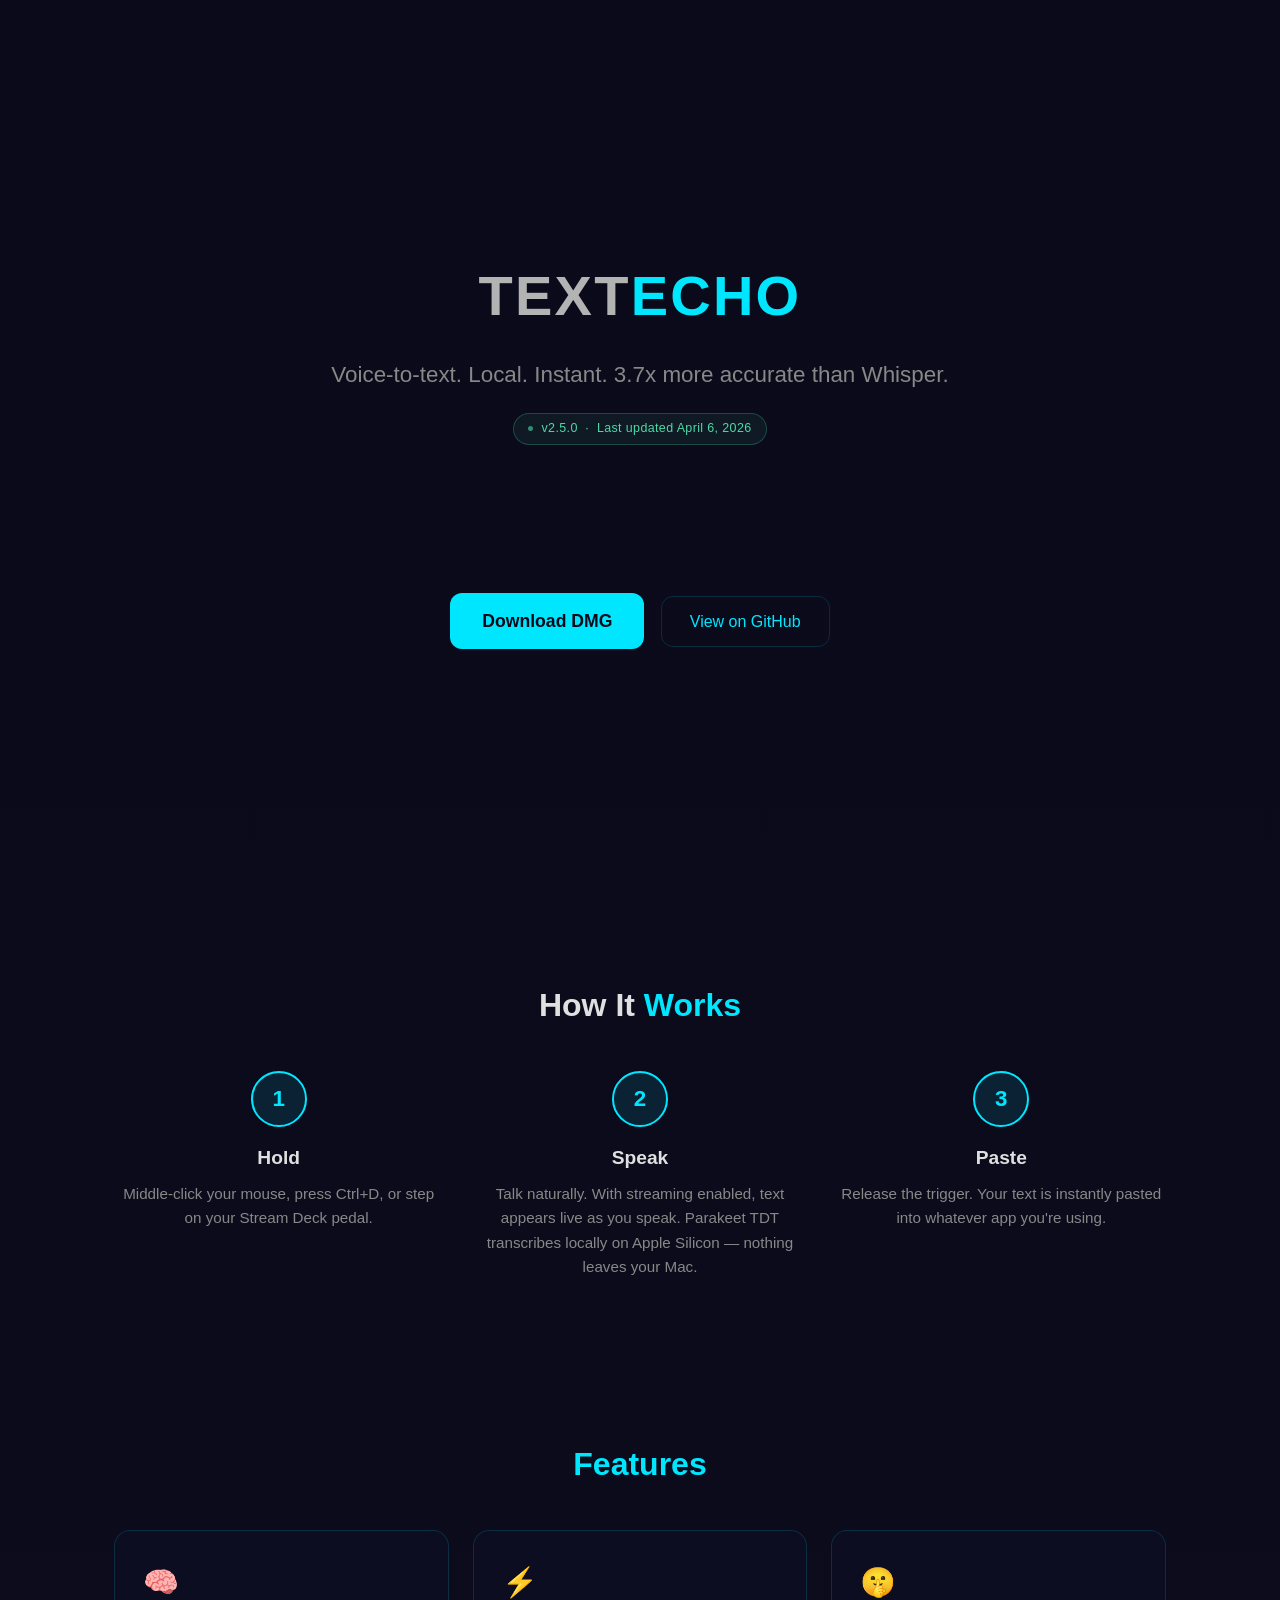
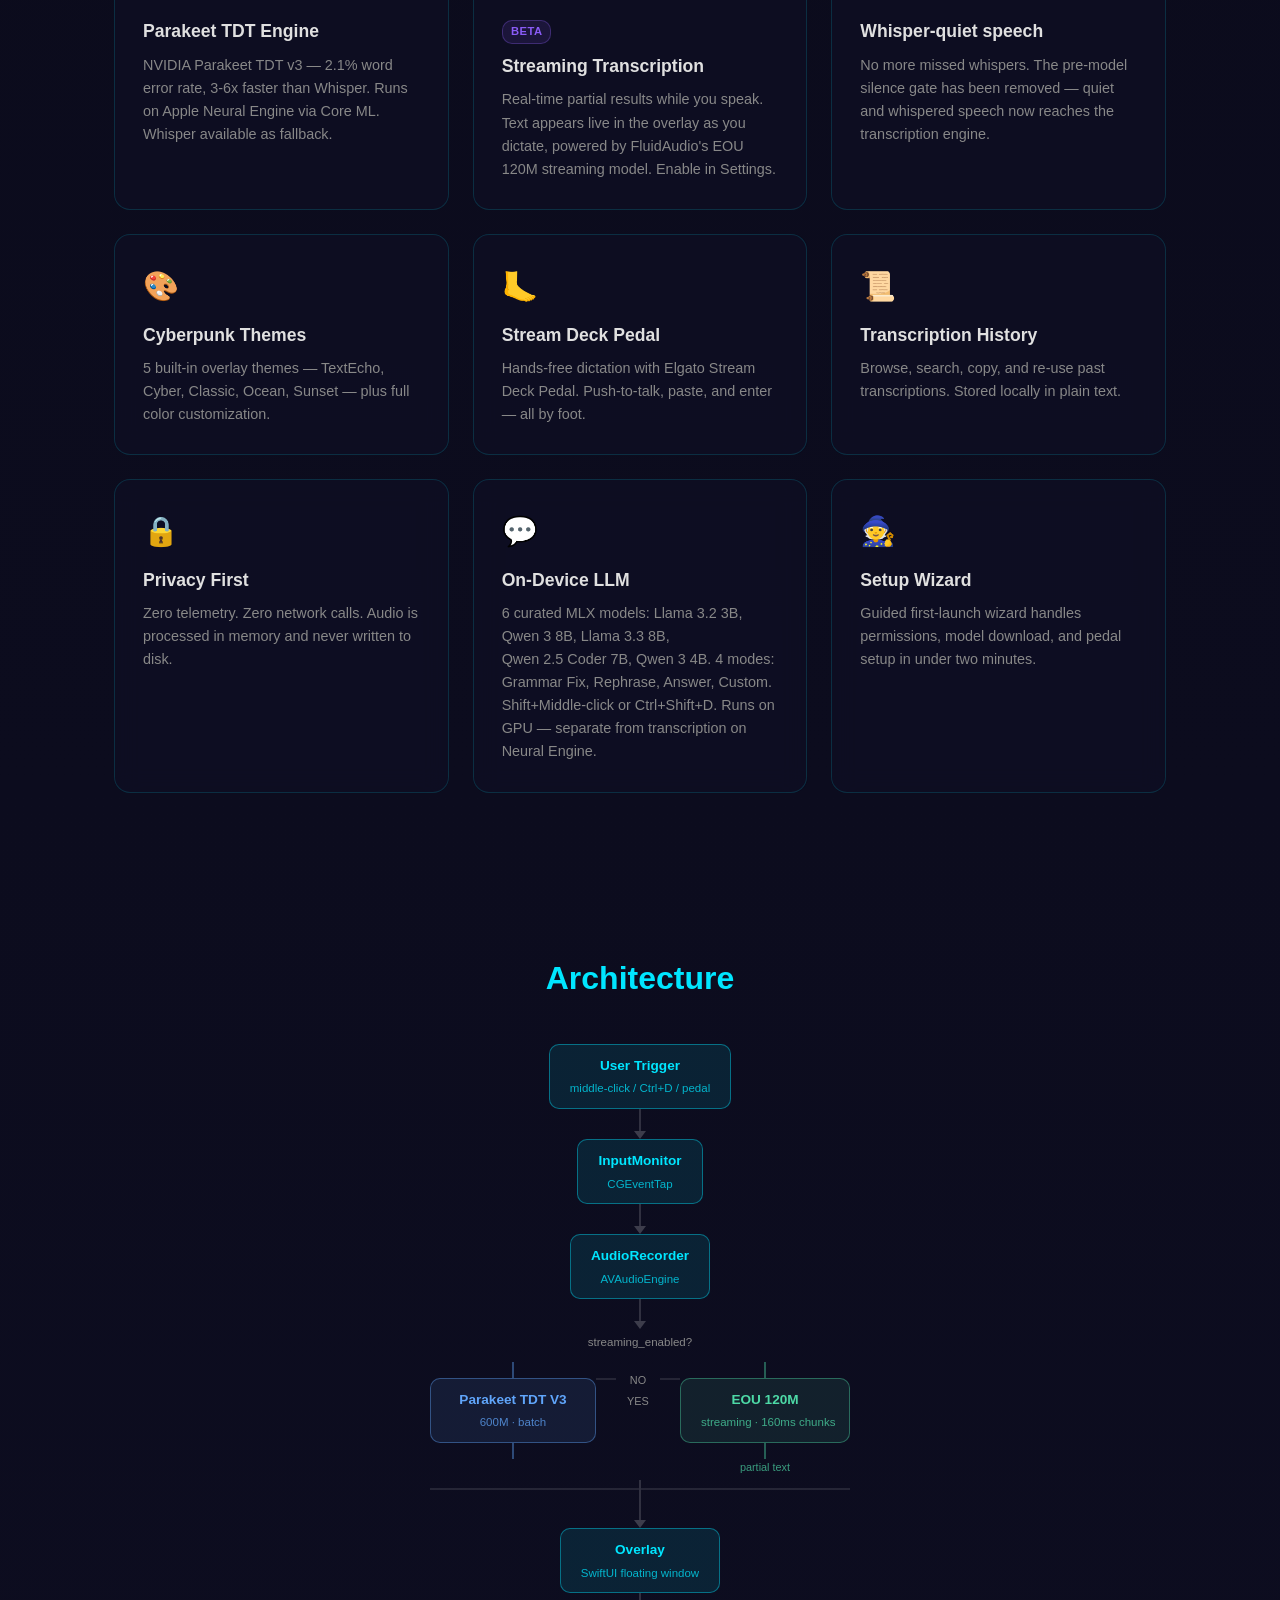
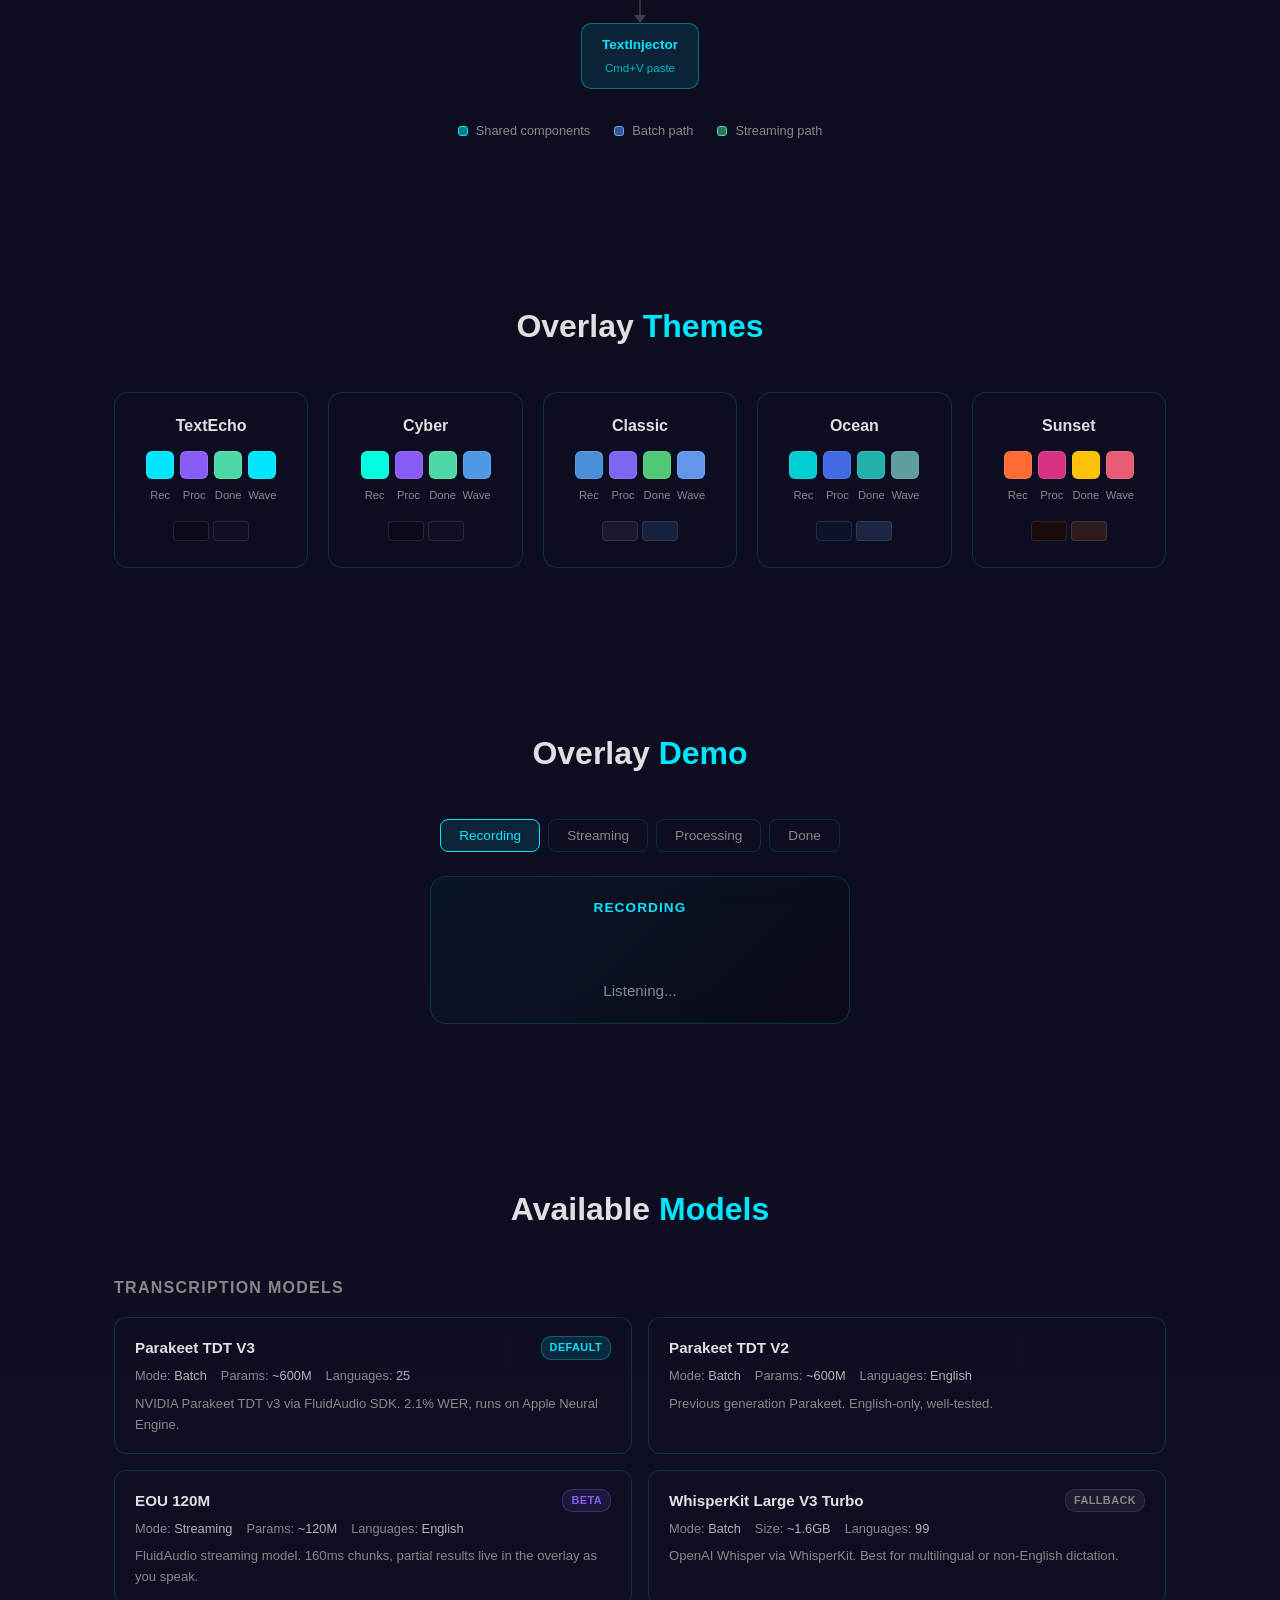
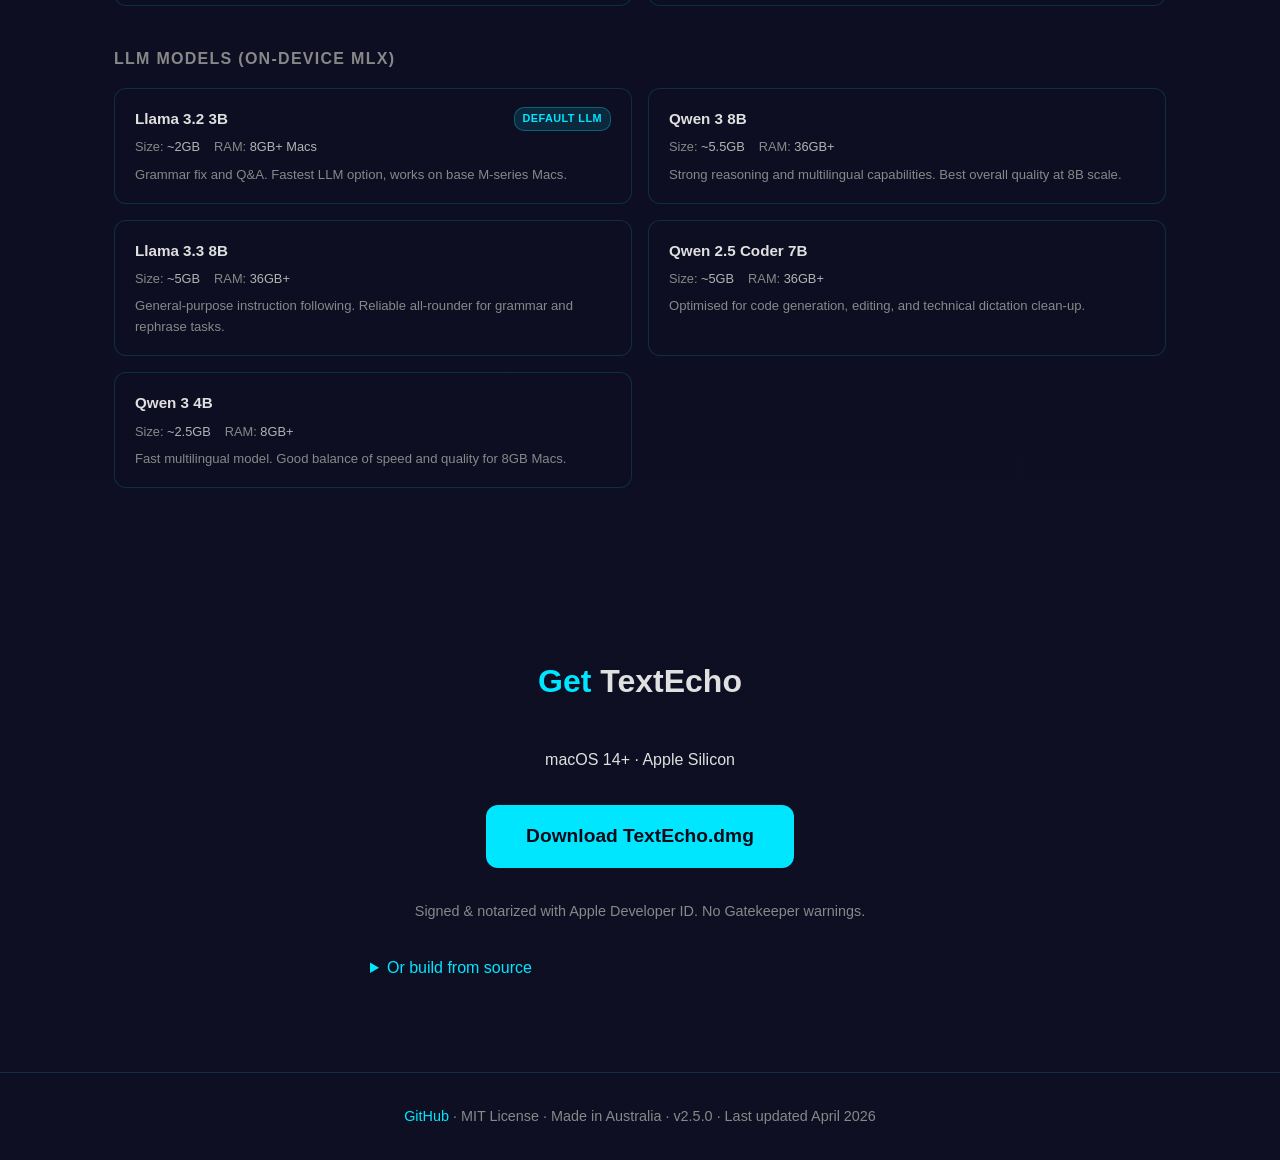
==== commit aeb64ab7: "feat(docs): v2.5.0 landing page — streaming, architecture, models - Version badge (v2.5.0, April 202" ====
--- a/docs/index.html
+++ b/docs/index.html
@@ -97,7 +97,28 @@
       .tagline {
         font-size: 1.4rem;
         color: var(--text-dim);
-        margin-bottom: 48px;
+        margin-bottom: 20px;
+      }
+      .version-badge {
+        display: inline-flex;
+        align-items: center;
+        gap: 8px;
+        padding: 5px 14px;
+        border-radius: 20px;
+        font-size: 0.78rem;
+        font-weight: 500;
+        letter-spacing: 0.03em;
+        color: var(--mint);
+        border: 1px solid rgba(77, 217, 166, 0.25);
+        background: rgba(77, 217, 166, 0.07);
+        margin-bottom: 40px;
+      }
+      .version-badge .v-dot {
+        width: 5px;
+        height: 5px;
+        border-radius: 50%;
+        background: var(--mint);
+        opacity: 0.6;
       }
 
       /* waveform */
@@ -234,6 +255,21 @@
         color: var(--text-dim);
         font-size: 0.9rem;
       }
+      .card-badge {
+        display: inline-block;
+        padding: 2px 8px;
+        border-radius: 10px;
+        font-size: 0.7rem;
+        font-weight: 600;
+        letter-spacing: 0.04em;
+        text-transform: uppercase;
+        margin-bottom: 8px;
+      }
+      .badge-beta {
+        background: rgba(138, 92, 246, 0.15);
+        color: var(--purple);
+        border: 1px solid rgba(138, 92, 246, 0.3);
+      }
 
       /* ── Themes ── */
       .themes-grid {
@@ -296,7 +332,7 @@
 
       /* ── Overlay Demo ── */
       .demo-container {
-        max-width: 380px;
+        max-width: 420px;
         margin: 0 auto;
       }
       .demo-overlay {
@@ -354,6 +390,7 @@
         justify-content: center;
         gap: 8px;
         margin-bottom: 24px;
+        flex-wrap: wrap;
       }
       .demo-tab {
         padding: 8px 18px;
@@ -372,6 +409,12 @@
         border-color: var(--cyan);
         color: var(--cyan);
       }
+      .demo-tab[data-state="streaming"].active,
+      .demo-tab[data-state="streaming"]:hover {
+        background: rgba(77, 217, 166, 0.1);
+        border-color: var(--mint);
+        color: var(--mint);
+      }
 
       /* demo states */
       .demo-overlay[data-state="recording"] .demo-status {
@@ -397,6 +440,23 @@
       .demo-overlay[data-state="done"] .demo-text {
         color: var(--text);
       }
+      .demo-overlay[data-state="streaming"] .demo-status {
+        color: #4dd9a6;
+      }
+      .demo-overlay[data-state="streaming"] .demo-waveform {
+        opacity: 0.5;
+      }
+      .demo-overlay[data-state="streaming"] .demo-waveform .bar {
+        background: linear-gradient(
+          180deg,
+          #4dd9a6,
+          rgba(77, 217, 166, 0.3)
+        ) !important;
+      }
+      .demo-overlay[data-state="streaming"] .demo-text {
+        color: #4dd9a6;
+        font-style: italic;
+      }
       @keyframes pulse-purple {
         0%,
         100% {
@@ -407,6 +467,247 @@
           height: 60%;
           opacity: 0.8;
         }
+      }
+      @keyframes ghost-type {
+        0% {
+          opacity: 0.4;
+        }
+        50% {
+          opacity: 0.9;
+        }
+        100% {
+          opacity: 0.4;
+        }
+      }
+      .ghost-text {
+        animation: ghost-type 1.8s ease-in-out infinite;
+      }
+
+      /* ── Architecture Diagram ── */
+      .arch-section {
+        padding: 80px 0;
+      }
+      .arch-diagram {
+        max-width: 700px;
+        margin: 0 auto;
+        position: relative;
+      }
+      .arch-row {
+        display: flex;
+        justify-content: center;
+        align-items: center;
+        margin-bottom: 0;
+      }
+      .arch-box {
+        border-radius: 10px;
+        padding: 10px 20px;
+        font-size: 0.85rem;
+        font-weight: 600;
+        text-align: center;
+        white-space: nowrap;
+        position: relative;
+      }
+      .arch-box-cyan {
+        background: rgba(0, 230, 255, 0.1);
+        border: 1px solid rgba(0, 230, 255, 0.4);
+        color: var(--cyan);
+      }
+      .arch-box-blue {
+        background: rgba(96, 165, 250, 0.1);
+        border: 1px solid rgba(96, 165, 250, 0.4);
+        color: #60a5fa;
+      }
+      .arch-box-green {
+        background: rgba(77, 217, 166, 0.1);
+        border: 1px solid rgba(77, 217, 166, 0.4);
+        color: #4dd9a6;
+      }
+      .arch-box-sub {
+        font-size: 0.72rem;
+        font-weight: 400;
+        opacity: 0.75;
+        margin-top: 3px;
+      }
+      .arch-arrow {
+        display: flex;
+        flex-direction: column;
+        align-items: center;
+        margin: 0;
+      }
+      .arch-arrow-line {
+        width: 2px;
+        height: 22px;
+        background: rgba(255, 255, 255, 0.15);
+      }
+      .arch-arrow-head {
+        width: 0;
+        height: 0;
+        border-left: 6px solid transparent;
+        border-right: 6px solid transparent;
+        border-top: 8px solid rgba(255, 255, 255, 0.2);
+      }
+      .arch-split {
+        display: flex;
+        justify-content: center;
+        align-items: flex-start;
+        gap: 0;
+        position: relative;
+        margin: 0;
+      }
+      .arch-split-label {
+        text-align: center;
+        font-size: 0.72rem;
+        color: var(--text-dim);
+        padding: 6px 0 10px;
+      }
+      .arch-branch {
+        display: flex;
+        flex-direction: column;
+        align-items: center;
+        flex: 1;
+      }
+      .arch-branch-line {
+        width: 2px;
+        height: 22px;
+        background: rgba(255, 255, 255, 0.15);
+      }
+      .arch-h-line {
+        height: 2px;
+        background: rgba(255, 255, 255, 0.15);
+        flex: 1;
+      }
+      .arch-connector-row {
+        display: flex;
+        align-items: center;
+        justify-content: center;
+        width: 100%;
+        max-width: 340px;
+        margin: 0 auto;
+      }
+      .arch-connector-left {
+        flex: 1;
+        height: 2px;
+        background: rgba(255, 255, 255, 0.15);
+      }
+      .arch-connector-right {
+        flex: 1;
+        height: 2px;
+        background: rgba(255, 255, 255, 0.15);
+      }
+      .arch-legend {
+        display: flex;
+        justify-content: center;
+        gap: 24px;
+        margin-top: 32px;
+        flex-wrap: wrap;
+      }
+      .arch-legend-item {
+        display: flex;
+        align-items: center;
+        gap: 8px;
+        font-size: 0.8rem;
+        color: var(--text-dim);
+      }
+      .arch-legend-dot {
+        width: 10px;
+        height: 10px;
+        border-radius: 3px;
+      }
+
+      /* ── Models Section ── */
+      .models-section {
+        padding: 80px 0;
+      }
+      .models-group-title {
+        font-size: 1rem;
+        font-weight: 600;
+        color: var(--text-dim);
+        text-transform: uppercase;
+        letter-spacing: 0.08em;
+        margin-bottom: 16px;
+        margin-top: 40px;
+      }
+      .models-group-title:first-of-type {
+        margin-top: 0;
+      }
+      .models-grid {
+        display: grid;
+        grid-template-columns: repeat(2, 1fr);
+        gap: 16px;
+        margin-bottom: 8px;
+      }
+      .model-card {
+        background: var(--card-bg);
+        border: 1px solid var(--card-border);
+        border-radius: 12px;
+        padding: 18px 20px;
+        display: flex;
+        flex-direction: column;
+        gap: 6px;
+        transition:
+          border-color 0.2s,
+          transform 0.2s;
+      }
+      .model-card:hover {
+        border-color: rgba(0, 230, 255, 0.3);
+        transform: translateY(-2px);
+      }
+      .model-card-header {
+        display: flex;
+        align-items: center;
+        justify-content: space-between;
+        gap: 8px;
+        flex-wrap: wrap;
+      }
+      .model-name {
+        font-size: 0.95rem;
+        font-weight: 600;
+        color: var(--text);
+      }
+      .model-badges {
+        display: flex;
+        gap: 6px;
+        flex-wrap: wrap;
+      }
+      .model-badge {
+        display: inline-block;
+        padding: 2px 8px;
+        border-radius: 10px;
+        font-size: 0.68rem;
+        font-weight: 600;
+        letter-spacing: 0.04em;
+        text-transform: uppercase;
+      }
+      .badge-default {
+        background: rgba(0, 230, 255, 0.12);
+        color: var(--cyan);
+        border: 1px solid rgba(0, 230, 255, 0.3);
+      }
+      .badge-beta {
+        background: rgba(138, 92, 246, 0.12);
+        color: var(--purple);
+        border: 1px solid rgba(138, 92, 246, 0.3);
+      }
+      .badge-fallback {
+        background: rgba(255, 255, 255, 0.06);
+        color: var(--text-dim);
+        border: 1px solid rgba(255, 255, 255, 0.1);
+      }
+      .model-meta {
+        display: flex;
+        gap: 14px;
+        flex-wrap: wrap;
+      }
+      .model-meta-item {
+        font-size: 0.8rem;
+        color: var(--text-dim);
+      }
+      .model-meta-item span {
+        color: var(--silver);
+      }
+      .model-desc {
+        font-size: 0.82rem;
+        color: var(--text-dim);
       }
 
       /* ── Download ── */
@@ -535,6 +836,14 @@
         }
         section {
           padding: 56px 0;
+        }
+        .models-grid {
+          grid-template-columns: 1fr;
+        }
+        .arch-box {
+          font-size: 0.75rem;
+          padding: 8px 12px;
+          white-space: normal;
         }
       }
       @media (max-width: 480px) {
@@ -557,6 +866,10 @@
       <p class="tagline">
         Voice-to-text. Local. Instant. 3.7x more accurate than Whisper.
       </p>
+      <div class="version-badge">
+        <div class="v-dot"></div>
+        v2.5.0 &nbsp;&middot;&nbsp; Last updated April 6, 2026
+      </div>
       <div class="waveform" id="heroWaveform"></div>
       <div class="btn-row">
         <a
@@ -587,8 +900,9 @@
             <div class="step-num">2</div>
             <h3>Speak</h3>
             <p>
-              Talk naturally. Parakeet TDT transcribes locally on
-              Apple&nbsp;Silicon — nothing leaves your Mac.
+              Talk naturally. With streaming enabled, text appears live as you
+              speak. Parakeet TDT transcribes locally on Apple&nbsp;Silicon —
+              nothing leaves your Mac.
             </p>
           </div>
           <div class="step">
@@ -618,6 +932,25 @@
             </p>
           </div>
           <div class="card">
+            <div class="card-icon">⚡</div>
+            <span class="card-badge badge-beta">Beta</span>
+            <h3>Streaming Transcription</h3>
+            <p>
+              Real-time partial results while you speak. Text appears live in
+              the overlay as you dictate, powered by FluidAudio's EOU 120M
+              streaming model. Enable in Settings.
+            </p>
+          </div>
+          <div class="card">
+            <div class="card-icon">🤫</div>
+            <h3>Whisper-quiet speech</h3>
+            <p>
+              No more missed whispers. The pre-model silence gate has been
+              removed — quiet and whispered speech now reaches the transcription
+              engine.
+            </p>
+          </div>
+          <div class="card">
             <div class="card-icon">🎨</div>
             <h3>Cyberpunk Themes</h3>
             <p>
@@ -653,9 +986,11 @@
             <div class="card-icon">💬</div>
             <h3>On-Device LLM</h3>
             <p>
-              Native MLX language models — grammar fix, rephrase, answer
-              questions, or custom prompts. Shift+Middle-click to transcribe
-              &amp; process. Runs on GPU, fully offline.
+              6 curated MLX models: Llama&nbsp;3.2&nbsp;3B, Qwen&nbsp;3&nbsp;8B,
+              Llama&nbsp;3.3&nbsp;8B, Qwen&nbsp;2.5&nbsp;Coder&nbsp;7B,
+              Qwen&nbsp;3&nbsp;4B. 4 modes: Grammar Fix, Rephrase, Answer,
+              Custom. Shift+Middle-click or Ctrl+Shift+D. Runs on GPU — separate
+              from transcription on Neural Engine.
             </p>
           </div>
           <div class="card">
@@ -665,6 +1000,265 @@
               Guided first-launch wizard handles permissions, model download,
               and pedal setup in under two minutes.
             </p>
+          </div>
+        </div>
+      </div>
+    </section>
+
+    <!-- ════ Architecture ════ -->
+    <section class="arch-section">
+      <div class="container">
+        <h2><span class="accent">Architecture</span></h2>
+        <div class="arch-diagram">
+          <!-- Trigger -->
+          <div class="arch-row">
+            <div class="arch-box arch-box-cyan">
+              User Trigger
+              <div class="arch-box-sub">middle-click / Ctrl+D / pedal</div>
+            </div>
+          </div>
+          <div class="arch-arrow">
+            <div class="arch-arrow-line"></div>
+            <div class="arch-arrow-head"></div>
+          </div>
+
+          <!-- InputMonitor -->
+          <div class="arch-row">
+            <div class="arch-box arch-box-cyan">
+              InputMonitor
+              <div class="arch-box-sub">CGEventTap</div>
+            </div>
+          </div>
+          <div class="arch-arrow">
+            <div class="arch-arrow-line"></div>
+            <div class="arch-arrow-head"></div>
+          </div>
+
+          <!-- AudioRecorder -->
+          <div class="arch-row">
+            <div class="arch-box arch-box-cyan">
+              AudioRecorder
+              <div class="arch-box-sub">AVAudioEngine</div>
+            </div>
+          </div>
+          <div class="arch-arrow">
+            <div class="arch-arrow-line"></div>
+            <div class="arch-arrow-head"></div>
+          </div>
+
+          <!-- Split label -->
+          <div
+            style="
+              text-align: center;
+              font-size: 0.72rem;
+              color: var(--text-dim);
+              padding: 4px 0 10px;
+            "
+          >
+            streaming_enabled?
+          </div>
+
+          <!-- Branch row -->
+          <div
+            style="
+              display: flex;
+              justify-content: center;
+              align-items: flex-start;
+              max-width: 420px;
+              margin: 0 auto;
+            "
+          >
+            <!-- Left branch: NO -->
+            <div
+              style="
+                display: flex;
+                flex-direction: column;
+                align-items: center;
+                flex: 1;
+              "
+            >
+              <div
+                style="
+                  width: 2px;
+                  height: 16px;
+                  background: rgba(96, 165, 250, 0.4);
+                "
+              ></div>
+              <div
+                class="arch-box arch-box-blue"
+                style="width: 100%; max-width: 170px; text-align: center"
+              >
+                Parakeet TDT V3
+                <div class="arch-box-sub">600M · batch</div>
+              </div>
+              <div
+                style="
+                  width: 2px;
+                  height: 16px;
+                  background: rgba(96, 165, 250, 0.4);
+                "
+              ></div>
+            </div>
+            <!-- H-line left -->
+            <div
+              style="
+                height: 2px;
+                width: 20px;
+                background: rgba(255, 255, 255, 0.1);
+                margin-top: 16px;
+              "
+            ></div>
+            <!-- Label -->
+            <div
+              style="
+                display: flex;
+                flex-direction: column;
+                align-items: center;
+                padding: 0 6px;
+                font-size: 0.68rem;
+                color: var(--text-dim);
+                margin-top: 10px;
+                min-width: 44px;
+                text-align: center;
+              "
+            >
+              <span>NO</span>
+              <div style="height: 4px"></div>
+              <span>YES</span>
+            </div>
+            <!-- H-line right -->
+            <div
+              style="
+                height: 2px;
+                width: 20px;
+                background: rgba(255, 255, 255, 0.1);
+                margin-top: 16px;
+              "
+            ></div>
+            <!-- Right branch: YES -->
+            <div
+              style="
+                display: flex;
+                flex-direction: column;
+                align-items: center;
+                flex: 1;
+              "
+            >
+              <div
+                style="
+                  width: 2px;
+                  height: 16px;
+                  background: rgba(77, 217, 166, 0.4);
+                "
+              ></div>
+              <div
+                class="arch-box arch-box-green"
+                style="width: 100%; max-width: 170px; text-align: center"
+              >
+                EOU 120M
+                <div class="arch-box-sub">streaming · 160ms chunks</div>
+              </div>
+              <div
+                style="
+                  width: 2px;
+                  height: 16px;
+                  background: rgba(77, 217, 166, 0.4);
+                "
+              ></div>
+              <div
+                style="
+                  font-size: 0.68rem;
+                  color: #4dd9a6;
+                  opacity: 0.7;
+                  margin-bottom: 4px;
+                "
+              >
+                partial text
+              </div>
+            </div>
+          </div>
+
+          <!-- Merge arrow -->
+          <div
+            style="
+              display: flex;
+              justify-content: center;
+              align-items: center;
+              max-width: 420px;
+              margin: 0 auto;
+            "
+          >
+            <div
+              style="flex: 1; height: 2px; background: rgba(255, 255, 255, 0.1)"
+            ></div>
+            <div
+              style="
+                width: 2px;
+                height: 18px;
+                background: rgba(255, 255, 255, 0.15);
+              "
+            ></div>
+            <div
+              style="flex: 1; height: 2px; background: rgba(255, 255, 255, 0.1)"
+            ></div>
+          </div>
+          <div class="arch-arrow">
+            <div class="arch-arrow-line"></div>
+            <div class="arch-arrow-head"></div>
+          </div>
+
+          <!-- Overlay -->
+          <div class="arch-row">
+            <div class="arch-box arch-box-cyan">
+              Overlay
+              <div class="arch-box-sub">SwiftUI floating window</div>
+            </div>
+          </div>
+          <div class="arch-arrow">
+            <div class="arch-arrow-line"></div>
+            <div class="arch-arrow-head"></div>
+          </div>
+
+          <!-- TextInjector -->
+          <div class="arch-row">
+            <div class="arch-box arch-box-cyan">
+              TextInjector
+              <div class="arch-box-sub">Cmd+V paste</div>
+            </div>
+          </div>
+
+          <!-- Legend -->
+          <div class="arch-legend">
+            <div class="arch-legend-item">
+              <div
+                class="arch-legend-dot"
+                style="
+                  background: rgba(0, 230, 255, 0.5);
+                  border: 1px solid #00e6ff;
+                "
+              ></div>
+              Shared components
+            </div>
+            <div class="arch-legend-item">
+              <div
+                class="arch-legend-dot"
+                style="
+                  background: rgba(96, 165, 250, 0.5);
+                  border: 1px solid #60a5fa;
+                "
+              ></div>
+              Batch path
+            </div>
+            <div class="arch-legend-item">
+              <div
+                class="arch-legend-dot"
+                style="
+                  background: rgba(77, 217, 166, 0.5);
+                  border: 1px solid #4dd9a6;
+                "
+              ></div>
+              Streaming path
+            </div>
           </div>
         </div>
       </div>
@@ -893,6 +1487,7 @@
             <button class="demo-tab active" data-state="recording">
               Recording
             </button>
+            <button class="demo-tab" data-state="streaming">Streaming</button>
             <button class="demo-tab" data-state="processing">Processing</button>
             <button class="demo-tab" data-state="done">Done</button>
           </div>
@@ -900,6 +1495,154 @@
             <div class="demo-status">Recording</div>
             <div class="demo-waveform" id="demoWaveform"></div>
             <div class="demo-text">Listening...</div>
+          </div>
+        </div>
+      </div>
+    </section>
+
+    <!-- ════ Models ════ -->
+    <section class="models-section" id="models">
+      <div class="container">
+        <h2>Available <span class="accent">Models</span></h2>
+
+        <div class="models-group-title">Transcription Models</div>
+        <div class="models-grid">
+          <div class="model-card">
+            <div class="model-card-header">
+              <div class="model-name">Parakeet TDT V3</div>
+              <div class="model-badges">
+                <span class="model-badge badge-default">Default</span>
+              </div>
+            </div>
+            <div class="model-meta">
+              <div class="model-meta-item">Mode: <span>Batch</span></div>
+              <div class="model-meta-item">Params: <span>~600M</span></div>
+              <div class="model-meta-item">Languages: <span>25</span></div>
+            </div>
+            <div class="model-desc">
+              NVIDIA Parakeet TDT v3 via FluidAudio SDK. 2.1% WER, runs on Apple
+              Neural Engine.
+            </div>
+          </div>
+          <div class="model-card">
+            <div class="model-card-header">
+              <div class="model-name">Parakeet TDT V2</div>
+              <div class="model-badges"></div>
+            </div>
+            <div class="model-meta">
+              <div class="model-meta-item">Mode: <span>Batch</span></div>
+              <div class="model-meta-item">Params: <span>~600M</span></div>
+              <div class="model-meta-item">Languages: <span>English</span></div>
+            </div>
+            <div class="model-desc">
+              Previous generation Parakeet. English-only, well-tested.
+            </div>
+          </div>
+          <div class="model-card">
+            <div class="model-card-header">
+              <div class="model-name">EOU 120M</div>
+              <div class="model-badges">
+                <span class="model-badge badge-beta">Beta</span>
+              </div>
+            </div>
+            <div class="model-meta">
+              <div class="model-meta-item">Mode: <span>Streaming</span></div>
+              <div class="model-meta-item">Params: <span>~120M</span></div>
+              <div class="model-meta-item">Languages: <span>English</span></div>
+            </div>
+            <div class="model-desc">
+              FluidAudio streaming model. 160ms chunks, partial results live in
+              the overlay as you speak.
+            </div>
+          </div>
+          <div class="model-card">
+            <div class="model-card-header">
+              <div class="model-name">WhisperKit Large V3 Turbo</div>
+              <div class="model-badges">
+                <span class="model-badge badge-fallback">Fallback</span>
+              </div>
+            </div>
+            <div class="model-meta">
+              <div class="model-meta-item">Mode: <span>Batch</span></div>
+              <div class="model-meta-item">Size: <span>~1.6GB</span></div>
+              <div class="model-meta-item">Languages: <span>99</span></div>
+            </div>
+            <div class="model-desc">
+              OpenAI Whisper via WhisperKit. Best for multilingual or
+              non-English dictation.
+            </div>
+          </div>
+        </div>
+
+        <div class="models-group-title">LLM Models (on-device MLX)</div>
+        <div class="models-grid">
+          <div class="model-card">
+            <div class="model-card-header">
+              <div class="model-name">Llama 3.2 3B</div>
+              <div class="model-badges">
+                <span class="model-badge badge-default">Default LLM</span>
+              </div>
+            </div>
+            <div class="model-meta">
+              <div class="model-meta-item">Size: <span>~2GB</span></div>
+              <div class="model-meta-item">RAM: <span>8GB+ Macs</span></div>
+            </div>
+            <div class="model-desc">
+              Grammar fix and Q&amp;A. Fastest LLM option, works on base
+              M-series Macs.
+            </div>
+          </div>
+          <div class="model-card">
+            <div class="model-card-header">
+              <div class="model-name">Qwen 3 8B</div>
+            </div>
+            <div class="model-meta">
+              <div class="model-meta-item">Size: <span>~5.5GB</span></div>
+              <div class="model-meta-item">RAM: <span>36GB+</span></div>
+            </div>
+            <div class="model-desc">
+              Strong reasoning and multilingual capabilities. Best overall
+              quality at 8B scale.
+            </div>
+          </div>
+          <div class="model-card">
+            <div class="model-card-header">
+              <div class="model-name">Llama 3.3 8B</div>
+            </div>
+            <div class="model-meta">
+              <div class="model-meta-item">Size: <span>~5GB</span></div>
+              <div class="model-meta-item">RAM: <span>36GB+</span></div>
+            </div>
+            <div class="model-desc">
+              General-purpose instruction following. Reliable all-rounder for
+              grammar and rephrase tasks.
+            </div>
+          </div>
+          <div class="model-card">
+            <div class="model-card-header">
+              <div class="model-name">Qwen 2.5 Coder 7B</div>
+            </div>
+            <div class="model-meta">
+              <div class="model-meta-item">Size: <span>~5GB</span></div>
+              <div class="model-meta-item">RAM: <span>36GB+</span></div>
+            </div>
+            <div class="model-desc">
+              Optimised for code generation, editing, and technical dictation
+              clean-up.
+            </div>
+          </div>
+          <div class="model-card">
+            <div class="model-card-header">
+              <div class="model-name">Qwen 3 4B</div>
+            </div>
+            <div class="model-meta">
+              <div class="model-meta-item">Size: <span>~2.5GB</span></div>
+              <div class="model-meta-item">RAM: <span>8GB+</span></div>
+            </div>
+            <div class="model-desc">
+              Fast multilingual model. Good balance of speed and quality for 8GB
+              Macs.
+            </div>
           </div>
         </div>
       </div>
@@ -957,7 +1700,8 @@
       <div class="container">
         <p>
           <a href="https://github.com/braxcat/textecho">GitHub</a> &middot; MIT
-          License &middot; Made in Australia
+          License &middot; Made in Australia &middot; v2.5.0 &middot; Last
+          updated April 2026
         </p>
       </div>
     </footer>
@@ -981,10 +1725,12 @@
       const overlay = document.querySelector(".demo-overlay");
       const statusEl = overlay.querySelector(".demo-status");
       const textEl = overlay.querySelector(".demo-text");
+      const waveformEl = overlay.querySelector(".demo-waveform");
       const tabs = document.querySelectorAll(".demo-tab");
 
       const states = {
         recording: { status: "Recording", text: "Listening..." },
+        streaming: { status: "Streaming", text: null }, // handled with ghost text
         processing: {
           status: "Processing",
           text: "Transcribing with Parakeet TDT...",
@@ -992,14 +1738,68 @@
         done: { status: "Done", text: '"Voice-to-text that just works."' },
       };
 
+      let ghostInterval = null;
+
+      function startGhostText() {
+        const words = [
+          "The",
+          "quick",
+          "brown",
+          "fox",
+          "jumps",
+          "over",
+          "the",
+          "lazy",
+          "dog",
+        ];
+        let idx = 0;
+        textEl.classList.add("ghost-text");
+        textEl.textContent = words.slice(0, 3).join(" ") + "...";
+
+        ghostInterval = setInterval(() => {
+          idx = (idx + 1) % (words.length - 2);
+          textEl.textContent = words.slice(idx, idx + 3).join(" ") + "...";
+        }, 900);
+      }
+
+      function stopGhostText() {
+        textEl.classList.remove("ghost-text");
+        if (ghostInterval) {
+          clearInterval(ghostInterval);
+          ghostInterval = null;
+        }
+      }
+
       tabs.forEach((tab) => {
         tab.addEventListener("click", () => {
           const state = tab.dataset.state;
+          stopGhostText();
+
           tabs.forEach((t) => t.classList.remove("active"));
           tab.classList.add("active");
           overlay.dataset.state = state;
           statusEl.textContent = states[state].status;
-          textEl.textContent = states[state].text;
+
+          if (state === "streaming") {
+            // restore waveform display (in case coming from done)
+            waveformEl.style.display = "";
+            // re-init bars with green color
+            waveformEl.innerHTML = "";
+            createBars(waveformEl, 24, "#4dd9a6");
+            startGhostText();
+          } else {
+            // restore cyan bars if coming from streaming
+            if (
+              overlay.querySelector(".demo-waveform .bar") &&
+              overlay
+                .querySelector(".demo-waveform .bar")
+                .style.background.includes("4dd9a6")
+            ) {
+              waveformEl.innerHTML = "";
+              createBars(waveformEl, 24, "#00E6FF");
+            }
+            textEl.textContent = states[state].text;
+          }
         });
       });
     </script>
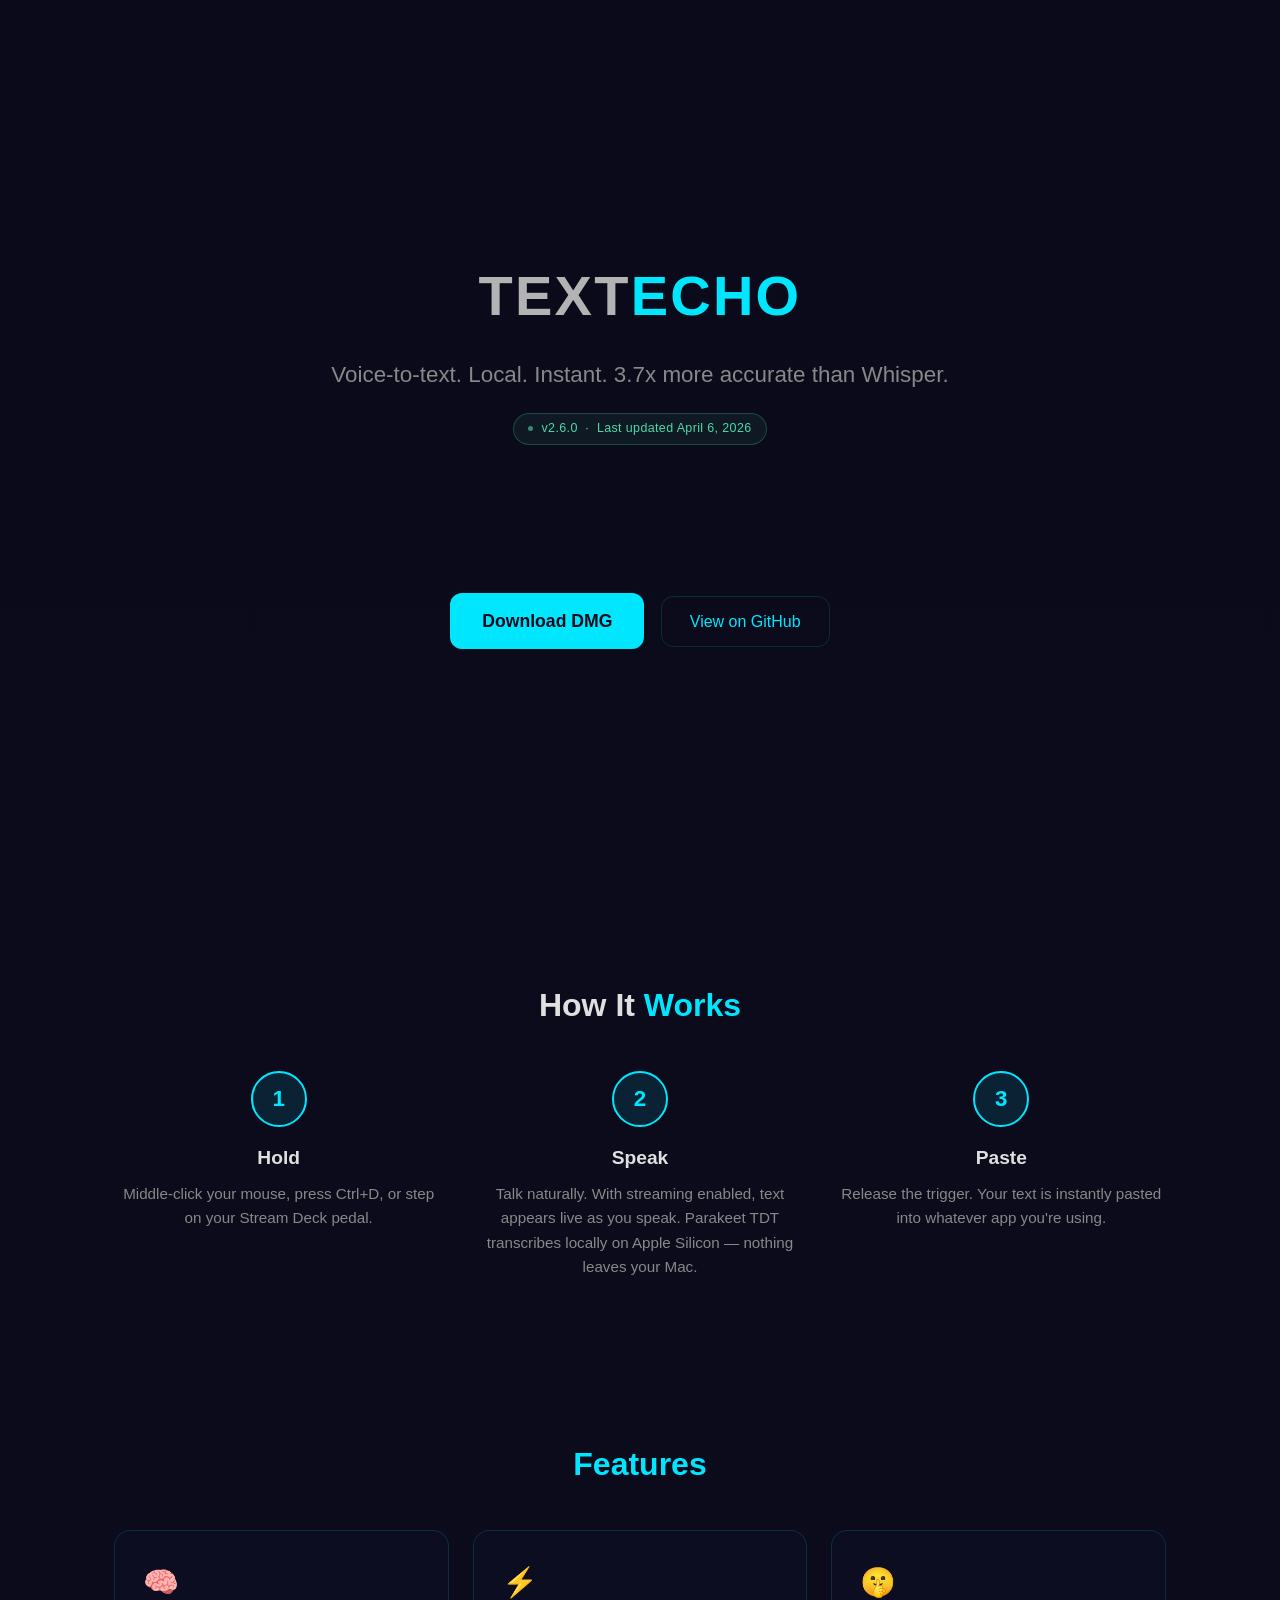
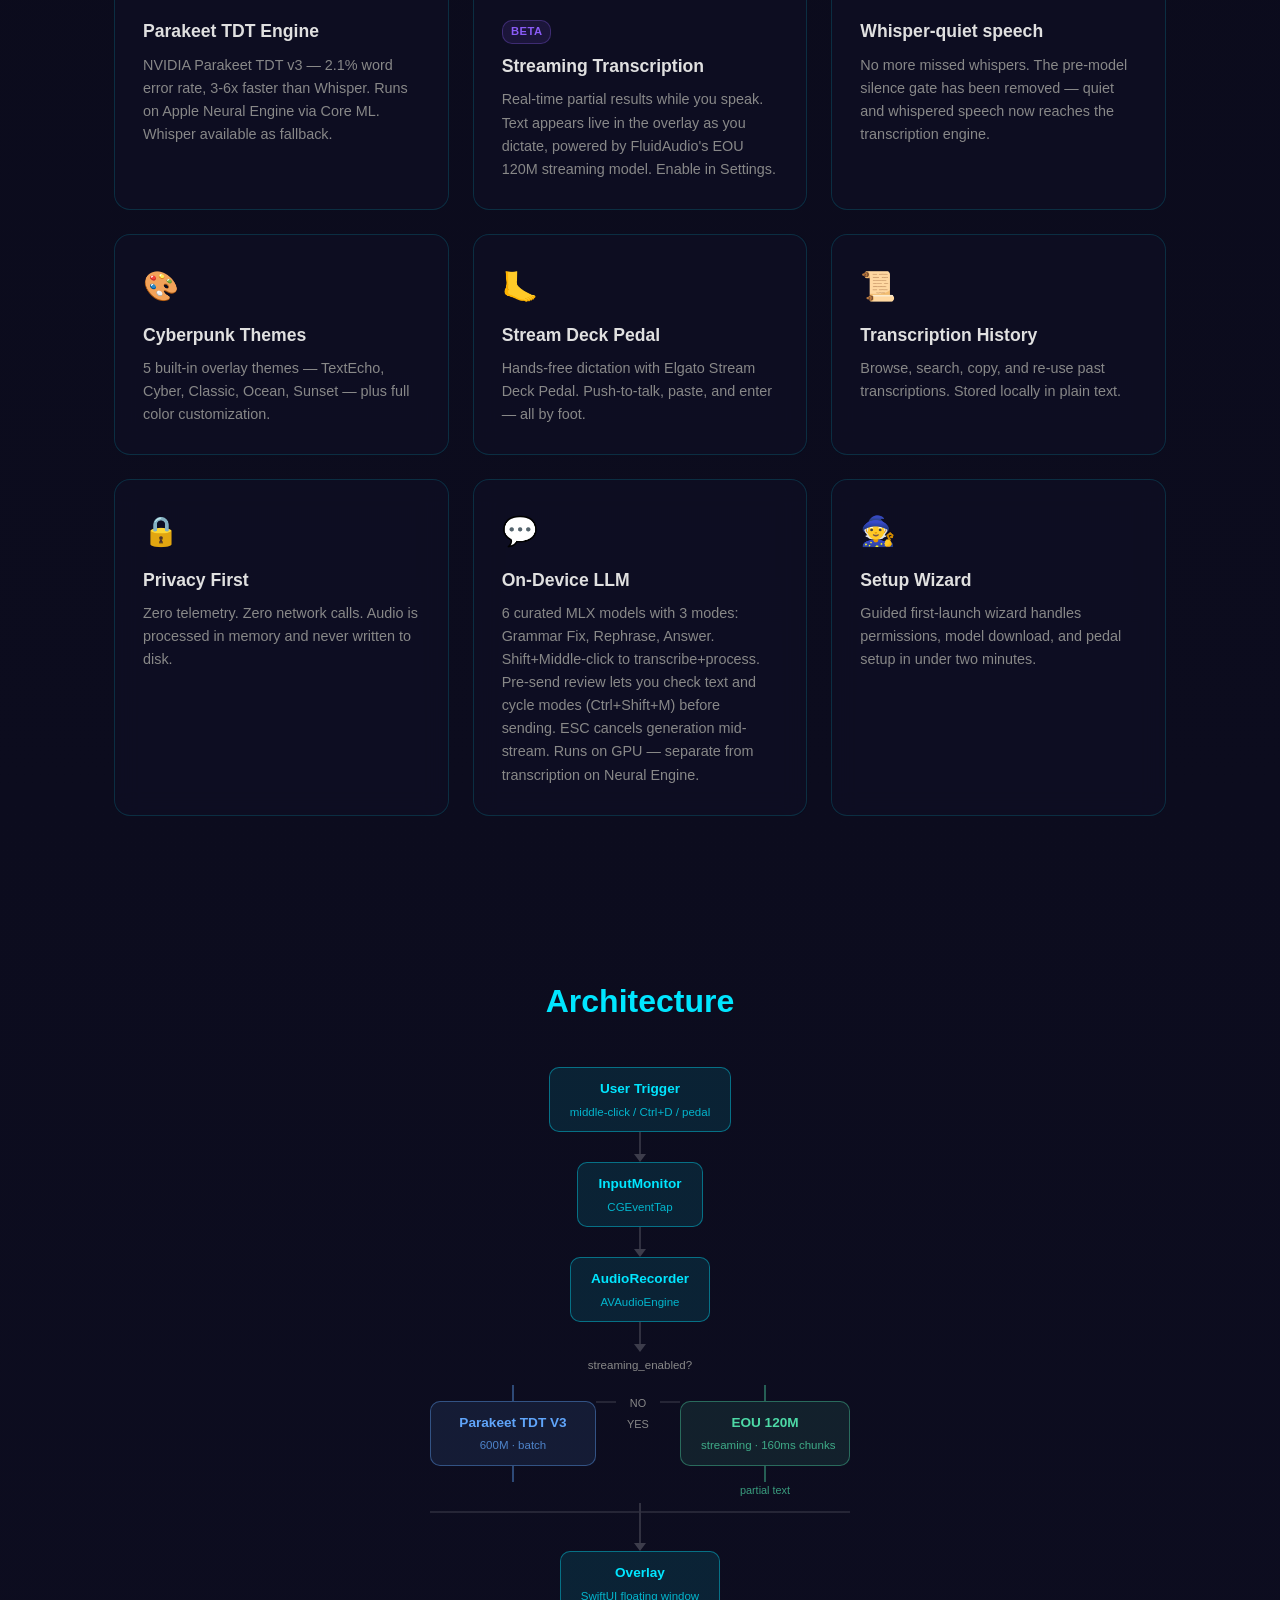
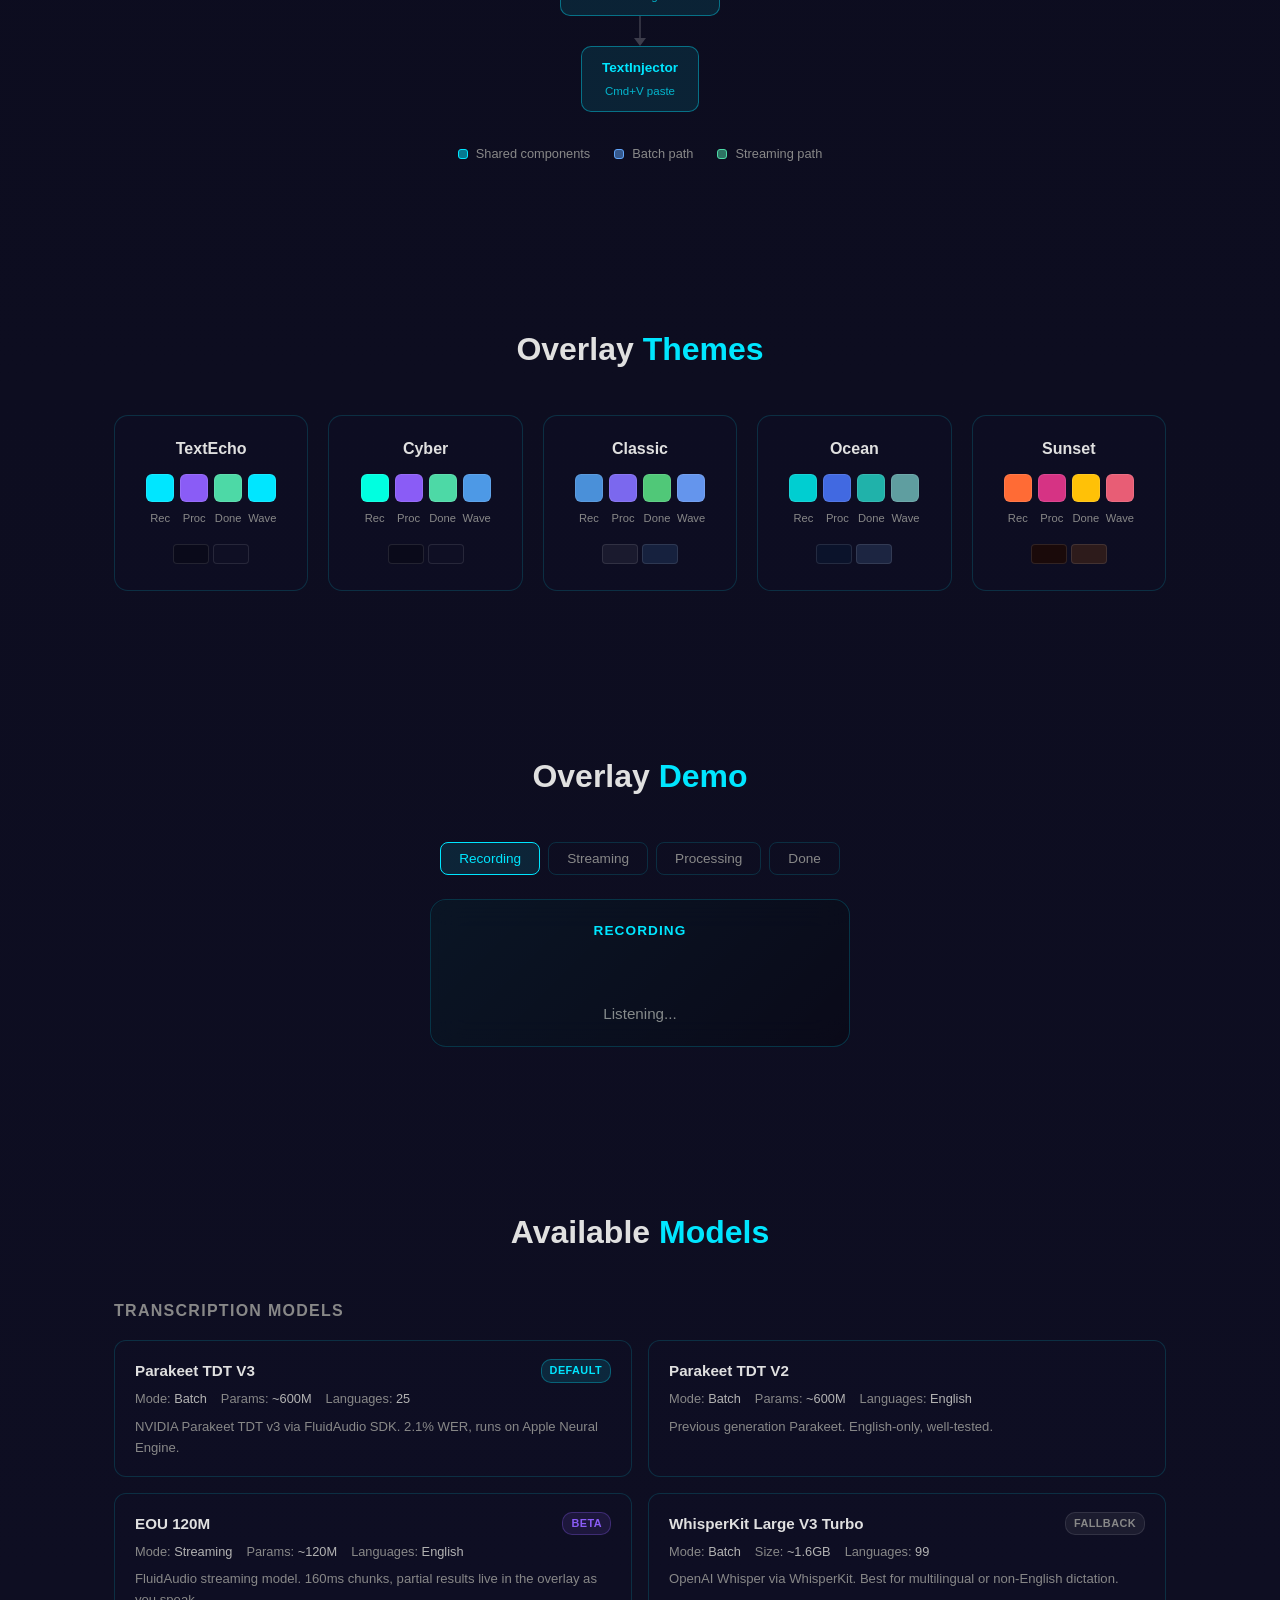
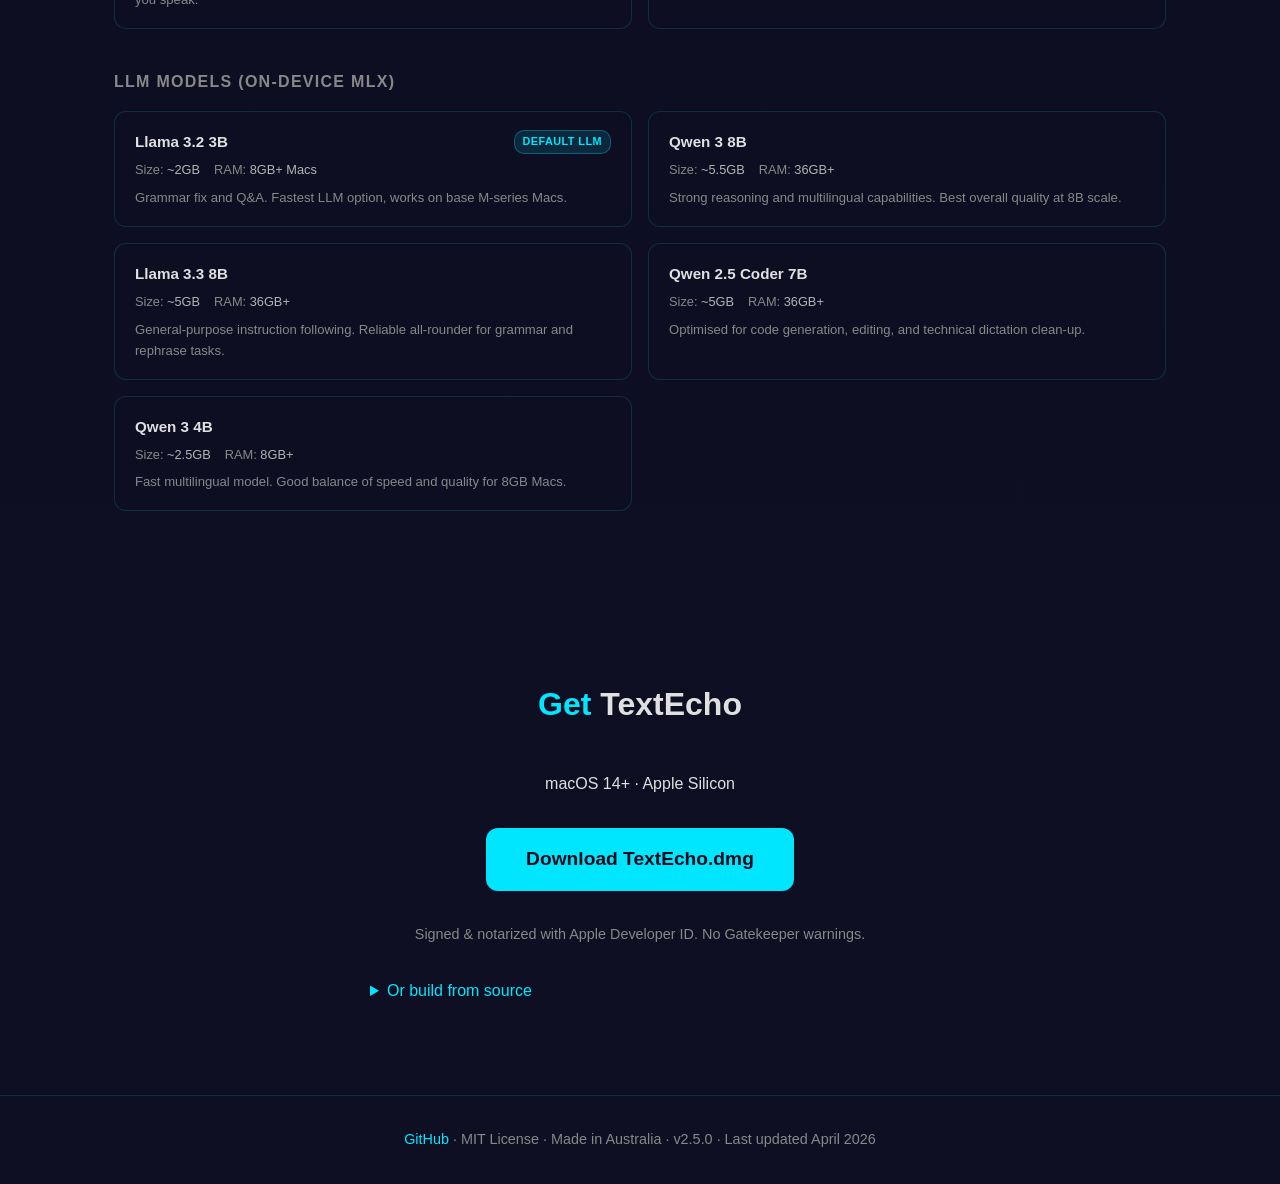
==== commit f561755e: "docs: update all documentation for v2.6.0 + archive completed plans - CHANGELOG: v2.6.0 entry (LLM r" ====
--- a/docs/index.html
+++ b/docs/index.html
@@ -868,7 +868,7 @@
       </p>
       <div class="version-badge">
         <div class="v-dot"></div>
-        v2.5.0 &nbsp;&middot;&nbsp; Last updated April 6, 2026
+        v2.6.0 &nbsp;&middot;&nbsp; Last updated April 6, 2026
       </div>
       <div class="waveform" id="heroWaveform"></div>
       <div class="btn-row">
@@ -986,11 +986,11 @@
             <div class="card-icon">💬</div>
             <h3>On-Device LLM</h3>
             <p>
-              6 curated MLX models: Llama&nbsp;3.2&nbsp;3B, Qwen&nbsp;3&nbsp;8B,
-              Llama&nbsp;3.3&nbsp;8B, Qwen&nbsp;2.5&nbsp;Coder&nbsp;7B,
-              Qwen&nbsp;3&nbsp;4B. 4 modes: Grammar Fix, Rephrase, Answer,
-              Custom. Shift+Middle-click or Ctrl+Shift+D. Runs on GPU — separate
-              from transcription on Neural Engine.
+              6 curated MLX models with 3 modes: Grammar Fix, Rephrase, Answer.
+              Shift+Middle-click to transcribe+process. Pre-send review lets you
+              check text and cycle modes (Ctrl+Shift+M) before sending. ESC
+              cancels generation mid-stream. Runs on GPU — separate from
+              transcription on Neural Engine.
             </p>
           </div>
           <div class="card">
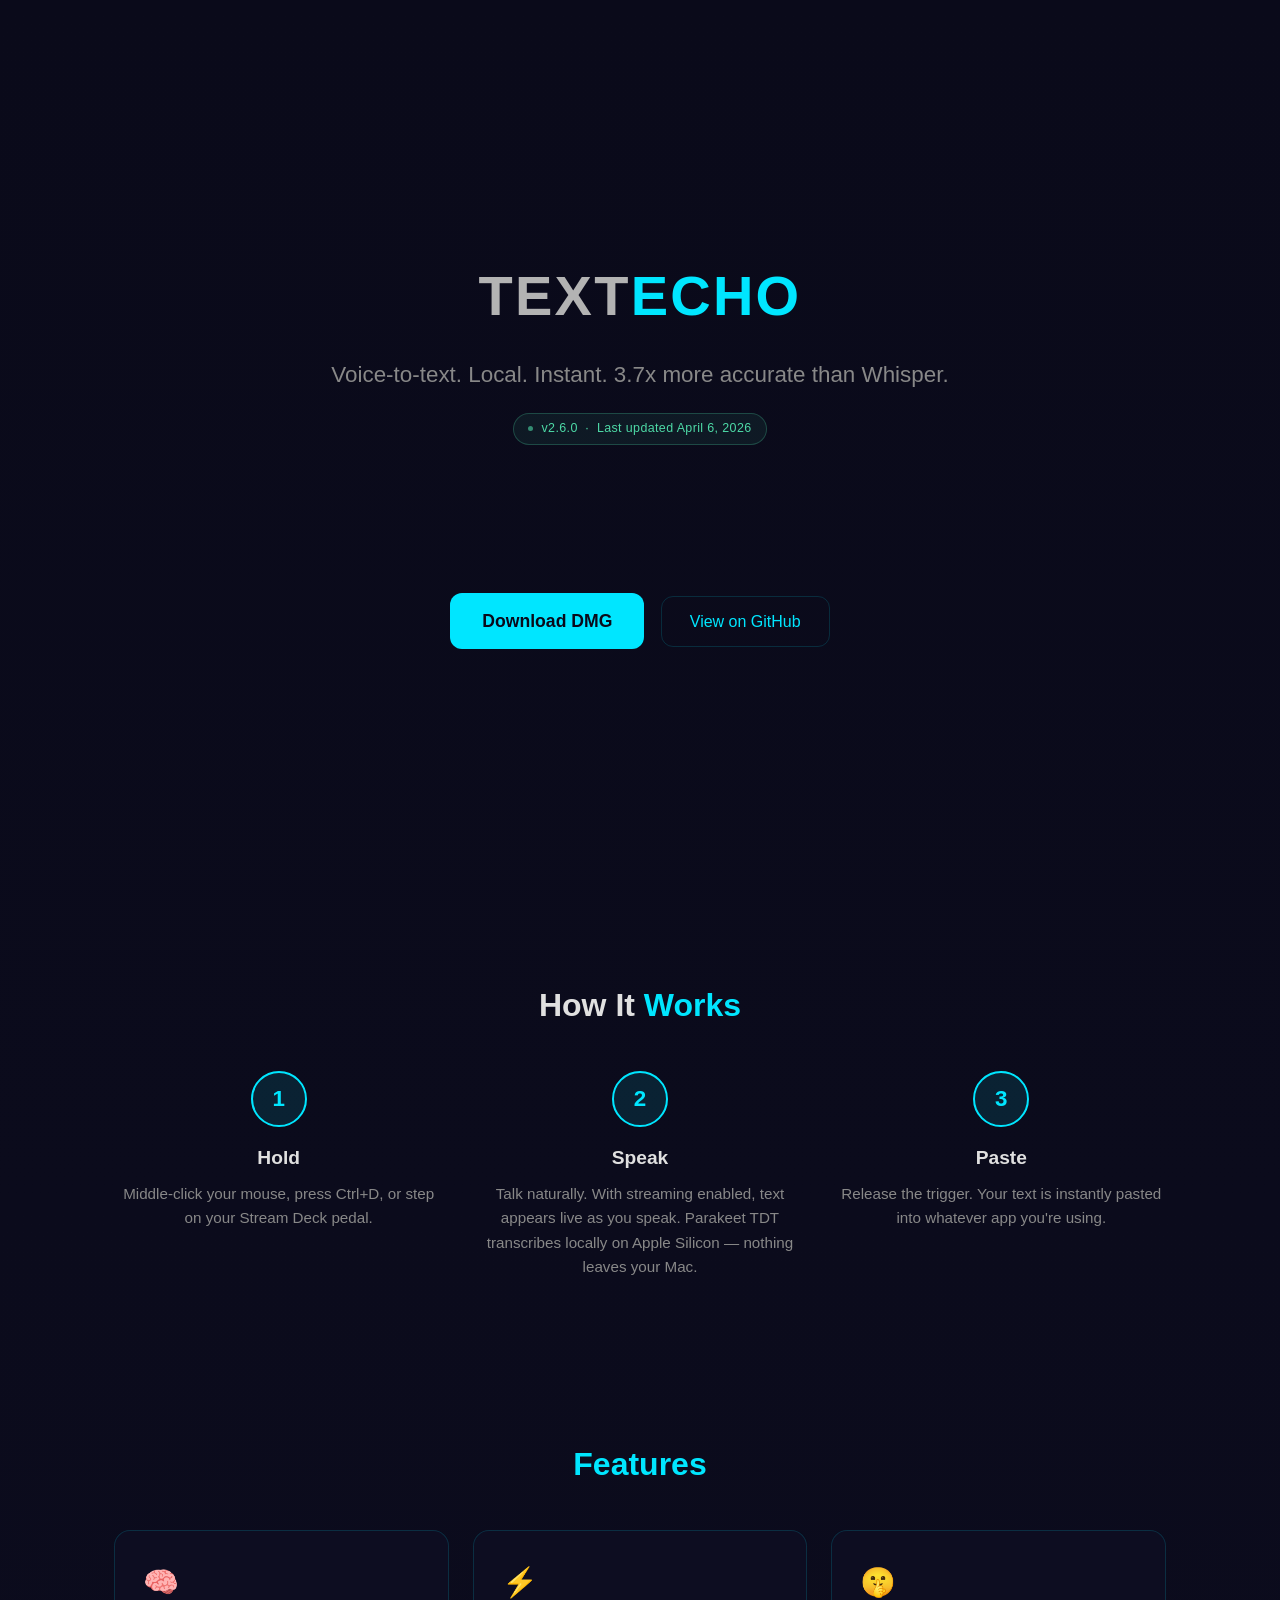
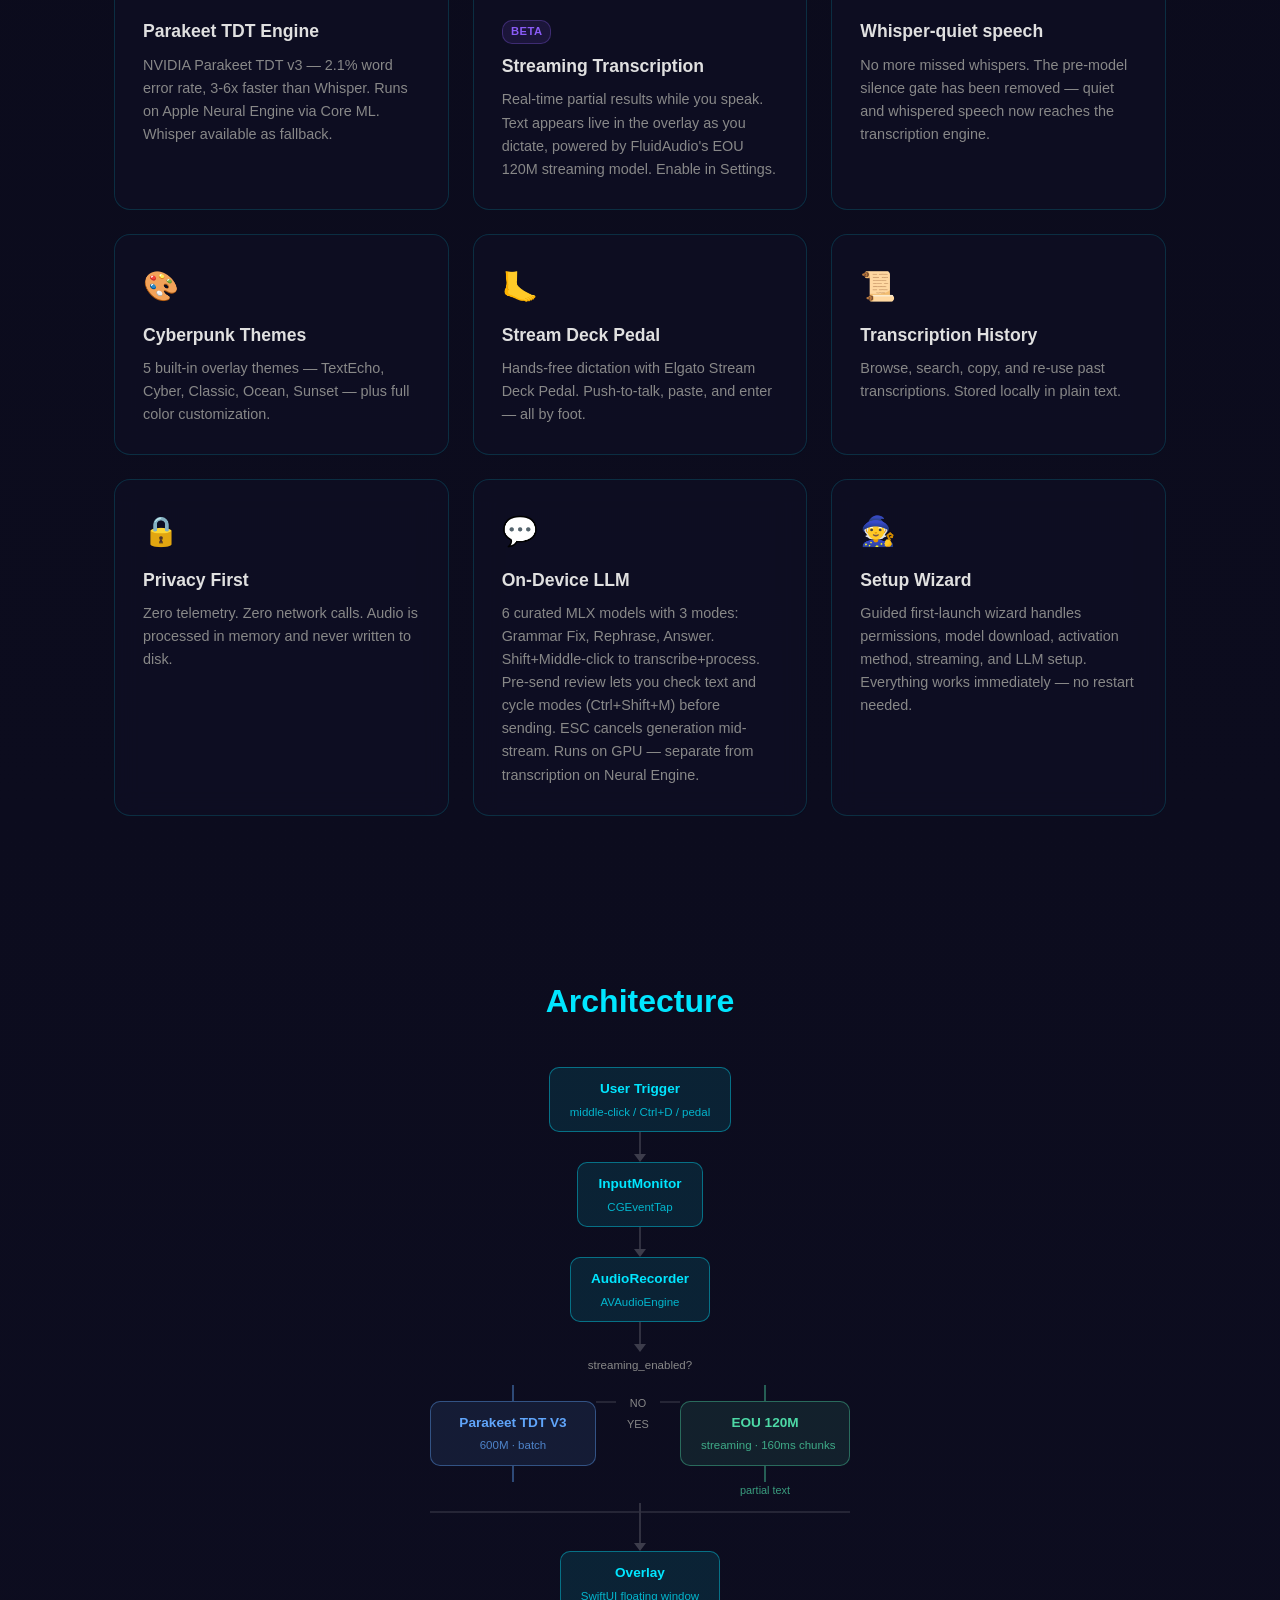
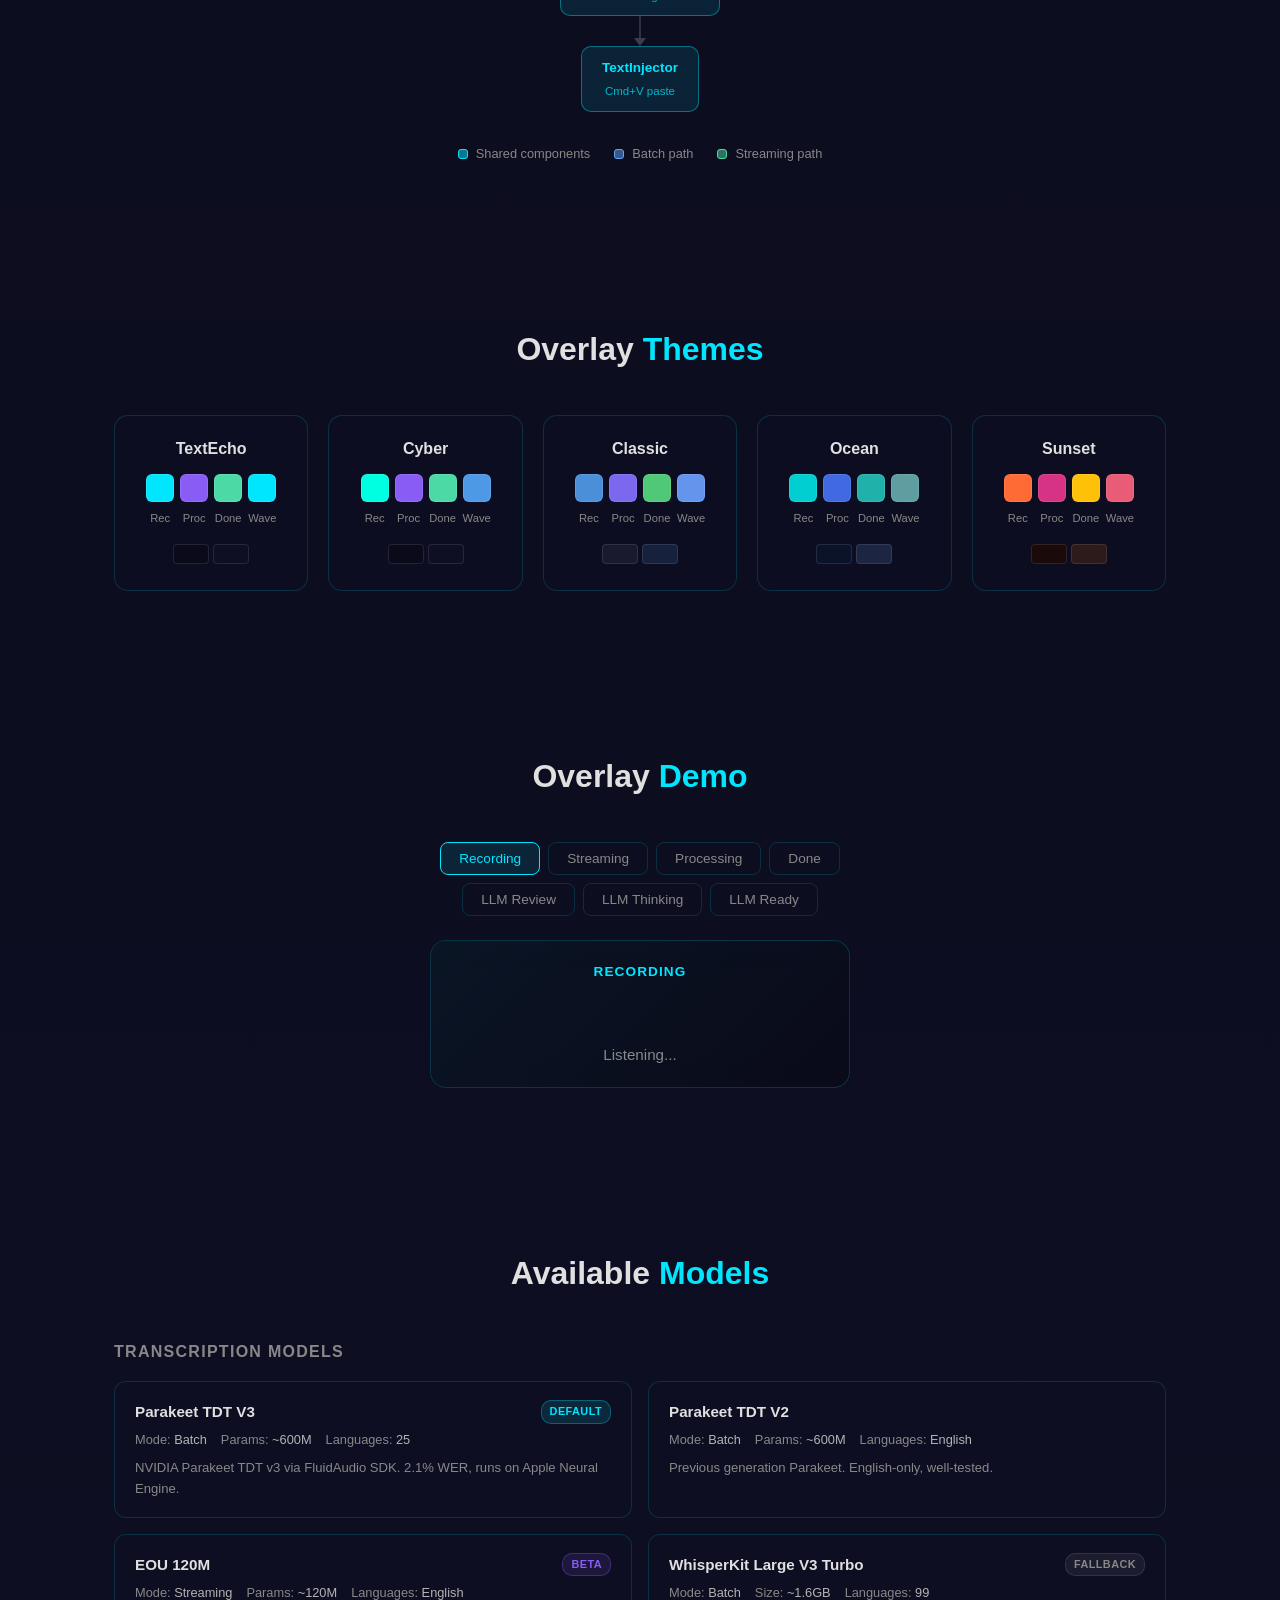
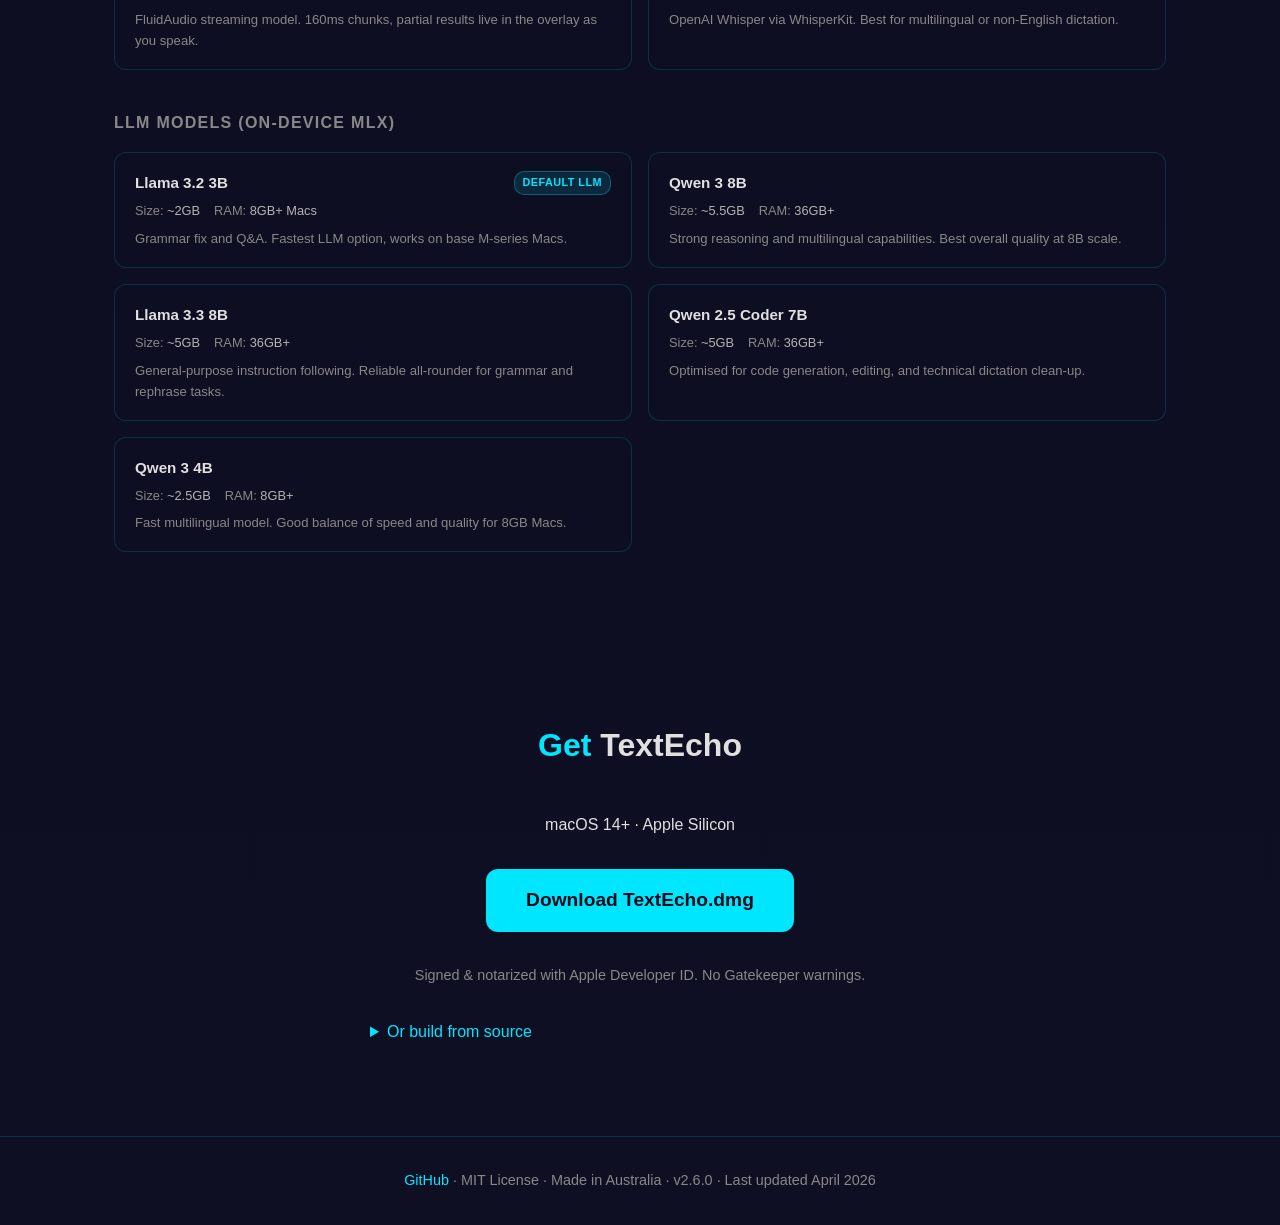
==== commit e11282b5: "feat(landing): add LLM demo states + fix footer version - Add 3 LLM demo tabs: LLM Review, LLM Think" ====
--- a/docs/index.html
+++ b/docs/index.html
@@ -456,6 +456,51 @@
       .demo-overlay[data-state="streaming"] .demo-text {
         color: #4dd9a6;
         font-style: italic;
+      }
+      .demo-overlay[data-state="llm-review"] .demo-status {
+        color: var(--cyan);
+      }
+      .demo-overlay[data-state="llm-review"] .demo-waveform {
+        display: none;
+      }
+      .demo-overlay[data-state="llm-review"] .demo-text {
+        color: var(--text);
+      }
+      .demo-overlay[data-state="llm-thinking"] .demo-status {
+        color: var(--purple);
+      }
+      .demo-overlay[data-state="llm-thinking"] .demo-waveform .bar {
+        animation: pulse-purple 0.8s ease-in-out infinite;
+        background: linear-gradient(
+          180deg,
+          var(--purple),
+          rgba(138, 92, 246, 0.3)
+        ) !important;
+      }
+      .demo-overlay[data-state="llm-thinking"] .demo-text {
+        color: var(--purple);
+        font-style: italic;
+      }
+      .demo-overlay[data-state="llm-ready"] .demo-status {
+        color: var(--mint);
+      }
+      .demo-overlay[data-state="llm-ready"] .demo-waveform {
+        display: none;
+      }
+      .demo-overlay[data-state="llm-ready"] .demo-text {
+        color: var(--mint);
+      }
+      .demo-tab[data-state^="llm-"].active,
+      .demo-tab[data-state^="llm-"]:hover {
+        background: rgba(138, 92, 246, 0.1);
+        border-color: var(--purple);
+        color: var(--purple);
+      }
+      .demo-tab[data-state="llm-ready"].active,
+      .demo-tab[data-state="llm-ready"]:hover {
+        background: rgba(77, 217, 166, 0.1);
+        border-color: var(--mint);
+        color: var(--mint);
       }
       @keyframes pulse-purple {
         0%,
@@ -998,7 +1043,8 @@
             <h3>Setup Wizard</h3>
             <p>
               Guided first-launch wizard handles permissions, model download,
-              and pedal setup in under two minutes.
+              activation method, streaming, and LLM setup. Everything works
+              immediately — no restart needed.
             </p>
           </div>
         </div>
@@ -1490,6 +1536,11 @@
             <button class="demo-tab" data-state="streaming">Streaming</button>
             <button class="demo-tab" data-state="processing">Processing</button>
             <button class="demo-tab" data-state="done">Done</button>
+            <button class="demo-tab" data-state="llm-review">LLM Review</button>
+            <button class="demo-tab" data-state="llm-thinking">
+              LLM Thinking
+            </button>
+            <button class="demo-tab" data-state="llm-ready">LLM Ready</button>
           </div>
           <div class="demo-overlay" data-state="recording">
             <div class="demo-status">Recording</div>
@@ -1700,7 +1751,7 @@
       <div class="container">
         <p>
           <a href="https://github.com/braxcat/textecho">GitHub</a> &middot; MIT
-          License &middot; Made in Australia &middot; v2.5.0 &middot; Last
+          License &middot; Made in Australia &middot; v2.6.0 &middot; Last
           updated April 2026
         </p>
       </div>
@@ -1736,6 +1787,18 @@
           text: "Transcribing with Parakeet TDT...",
         },
         done: { status: "Done", text: '"Voice-to-text that just works."' },
+        "llm-review": {
+          status: "LLM // Grammar Fix",
+          text: '"Fix the grammar in this email draft" — ↵ send · Ctrl+Shift+M cycle · ESC cancel',
+        },
+        "llm-thinking": {
+          status: "Thinking...",
+          text: "Processing with Qwen 3 8B...",
+        },
+        "llm-ready": {
+          status: "LLM Ready",
+          text: '"Fix the grammar in this email draft" — ↵ paste · ESC dismiss',
+        },
       };
 
       let ghostInterval = null;
@@ -1781,20 +1844,19 @@
           statusEl.textContent = states[state].status;
 
           if (state === "streaming") {
-            // restore waveform display (in case coming from done)
             waveformEl.style.display = "";
-            // re-init bars with green color
             waveformEl.innerHTML = "";
             createBars(waveformEl, 24, "#4dd9a6");
             startGhostText();
+          } else if (state === "llm-thinking") {
+            waveformEl.style.display = "";
+            waveformEl.innerHTML = "";
+            createBars(waveformEl, 24, "#8a5cf6");
+            textEl.textContent = states[state].text;
           } else {
-            // restore cyan bars if coming from streaming
-            if (
-              overlay.querySelector(".demo-waveform .bar") &&
-              overlay
-                .querySelector(".demo-waveform .bar")
-                .style.background.includes("4dd9a6")
-            ) {
+            // restore cyan bars if coming from streaming/llm
+            if (state === "recording" || state === "processing") {
+              waveformEl.style.display = "";
               waveformEl.innerHTML = "";
               createBars(waveformEl, 24, "#00E6FF");
             }
